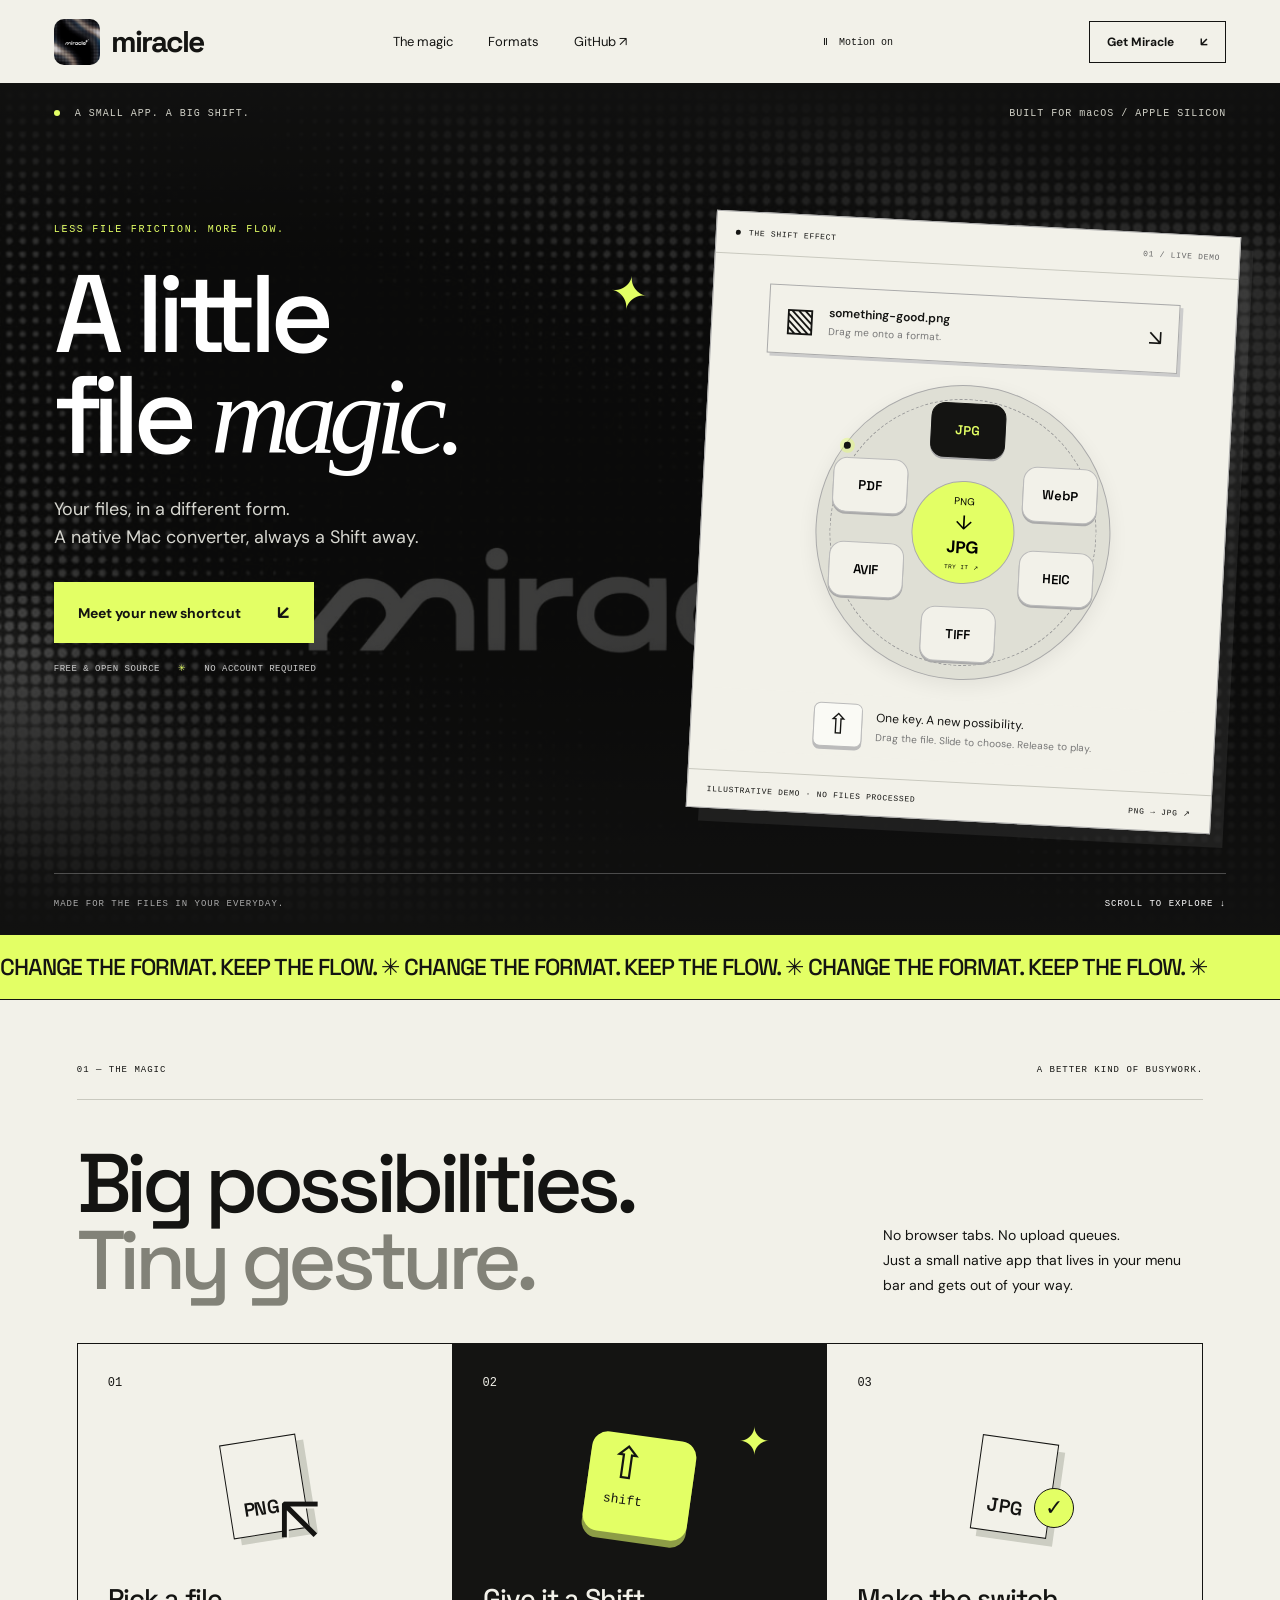
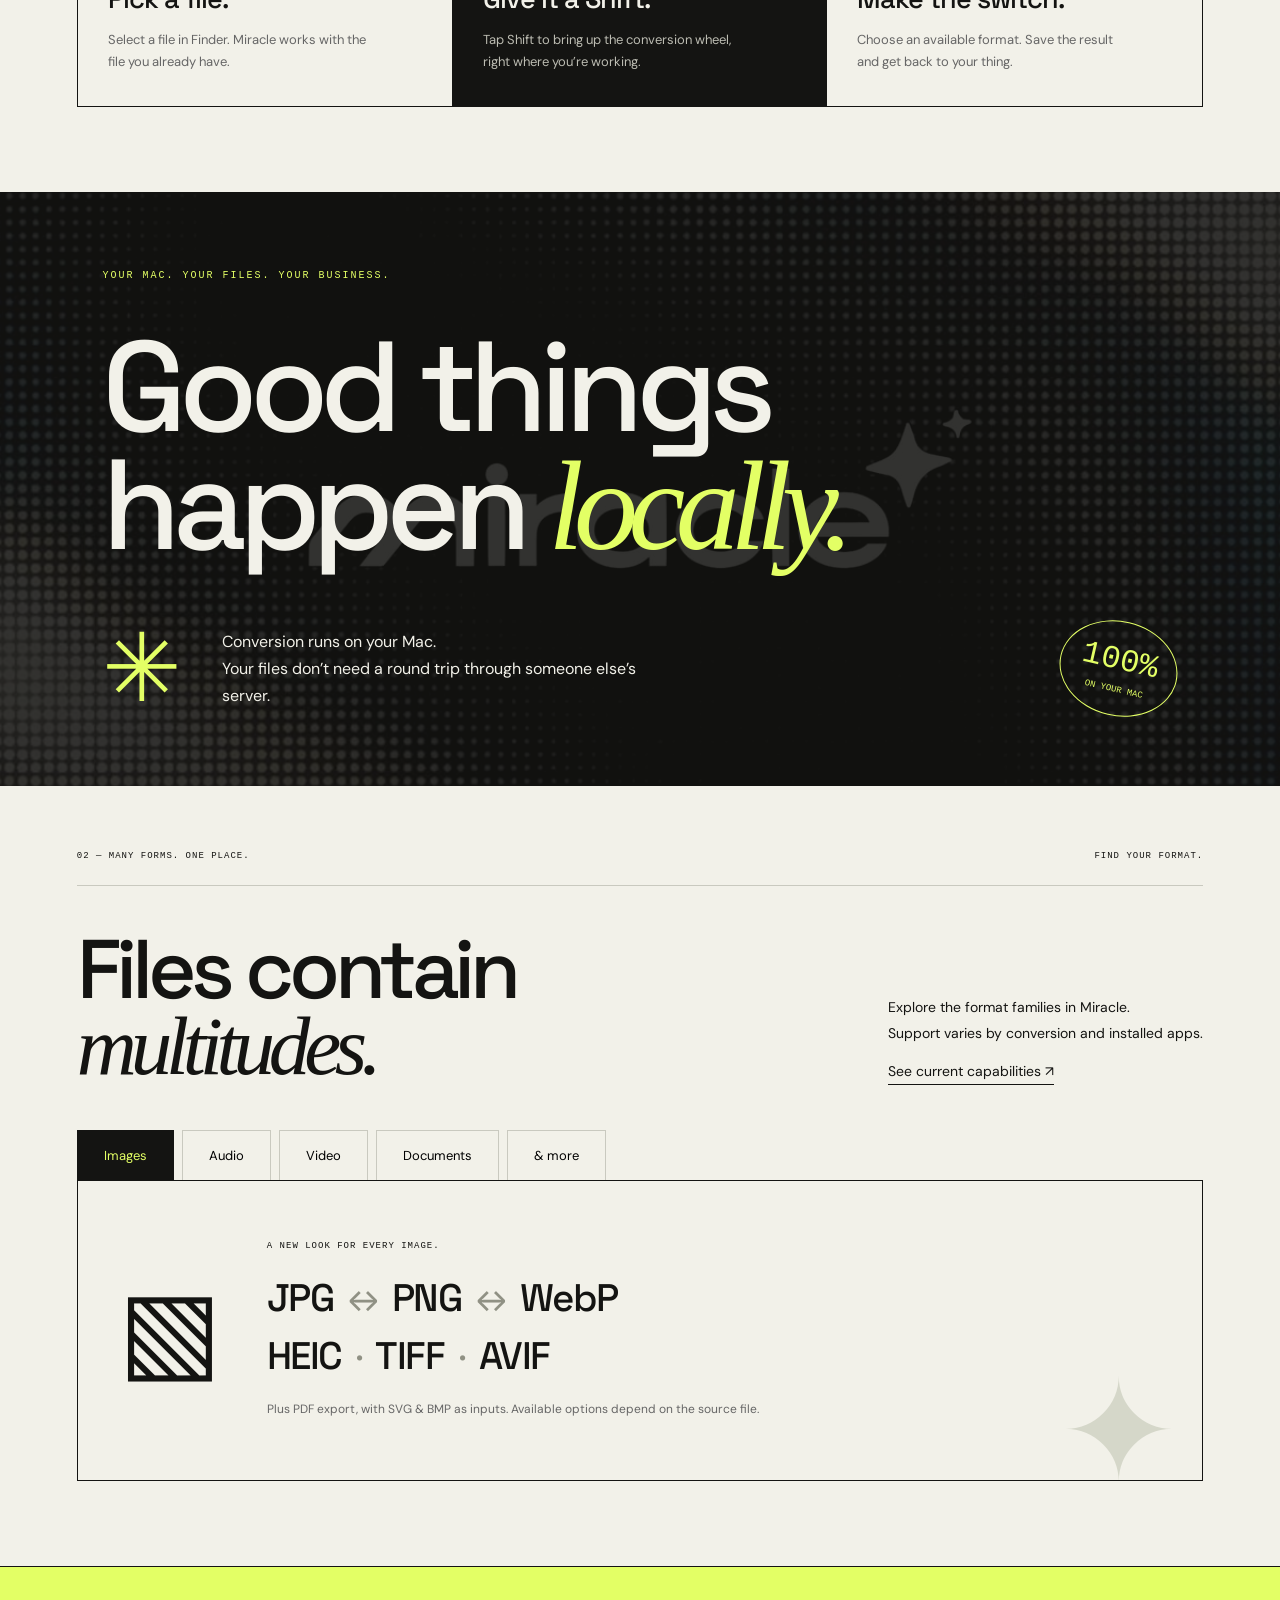
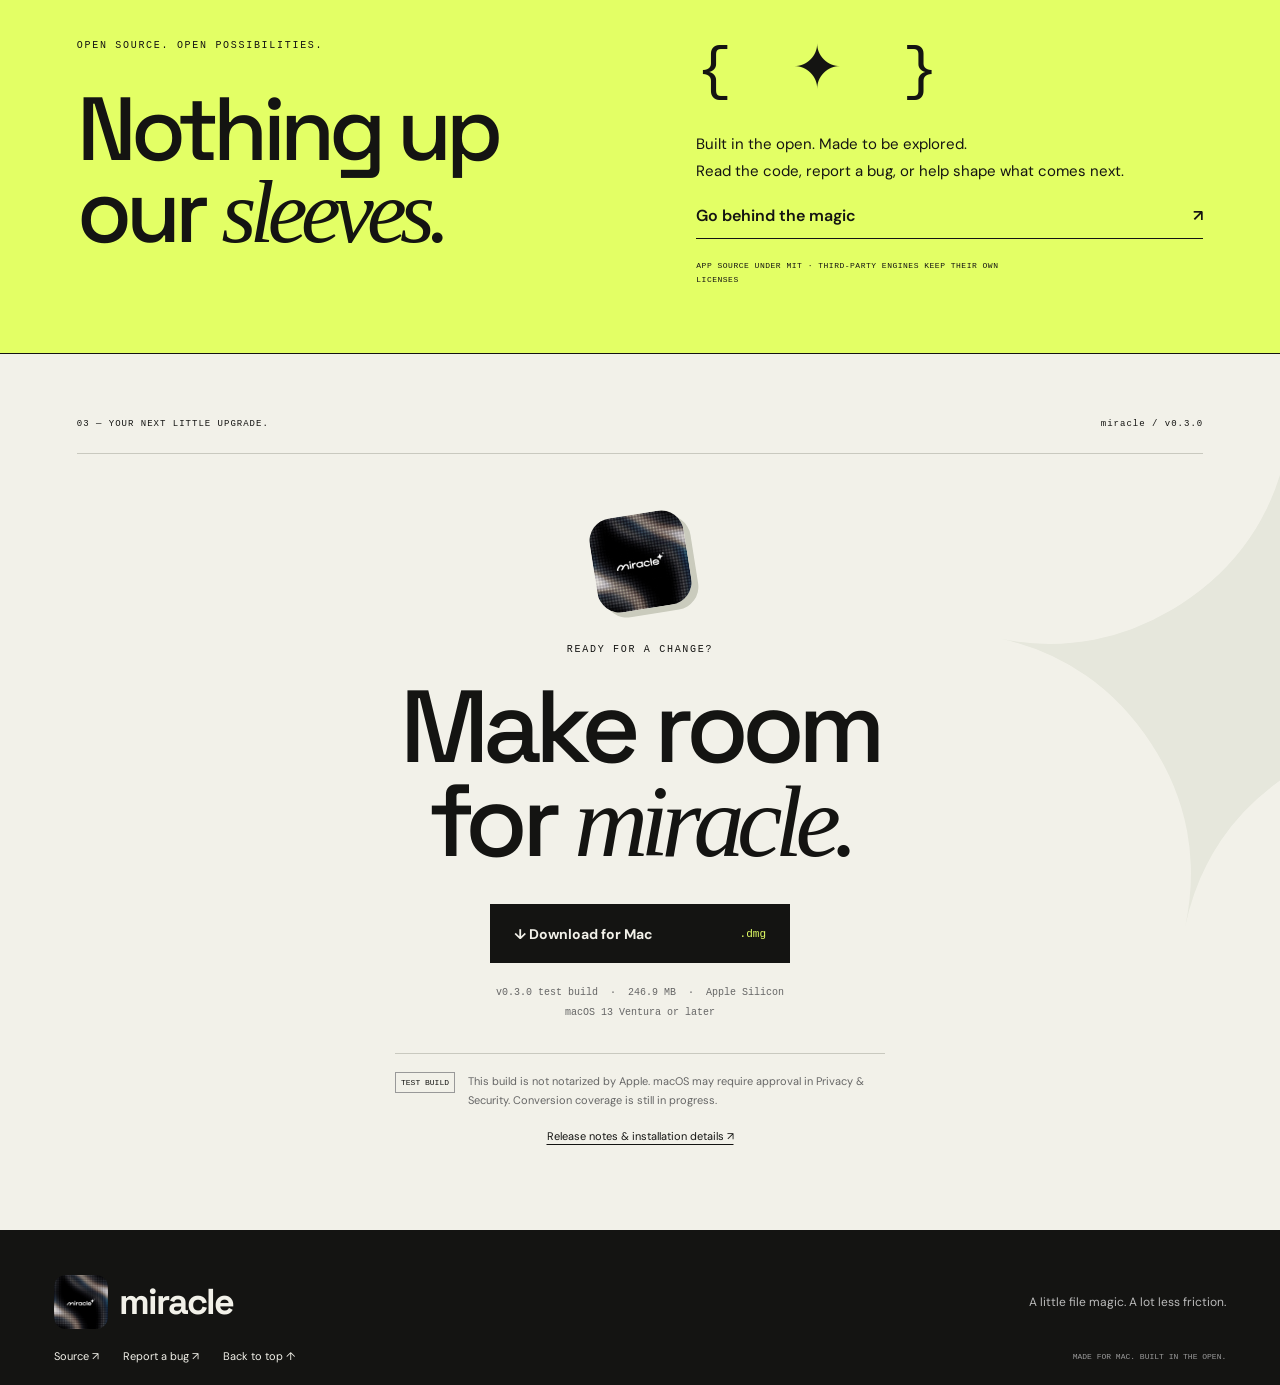
==== website/index.html @ ad361f13 "Add Miracle download website with app branding and Vercel configuration" ====
<!doctype html>
<html lang="en">
<head>
<meta charset="utf-8"><meta name="viewport" content="width=device-width,initial-scale=1">
<title>Miracle — A little file magic.</title>
<meta name="description" content="A little file magic for your Mac. Meet Miracle, the open-source file converter made for Apple Silicon. Download the 0.3.0 test build.">
<meta name="theme-color" content="#111110">
<link rel="icon" href="assets/favicon.png" type="image/png">
<link rel="apple-touch-icon" href="assets/app-icon.png">
<link rel="stylesheet" href="style.css">
</head>
<body>
<header class="nav"><a href="#" class="wordmark" aria-label="Miracle home"><img src="assets/app-icon.png" alt="" width="46" height="46"><span class="brand-name">miracle</span></a><nav aria-label="Main navigation"><a href="#magic">The magic</a><a href="#formats">Formats</a><a href="https://github.com/ishuu9837/Miracle" target="_blank" rel="noopener">GitHub ↗</a></nav><button class="motion-toggle" type="button" aria-pressed="true" aria-label="Pause motion">Ⅱ <span>Motion on</span></button><a class="nav-download" href="#download">Get Miracle <span>↙</span></a></header>
<main>
<section class="hero">
<div class="hero-art" aria-hidden="true"></div>
<div class="hero-top"><span><i></i> A SMALL APP. A BIG SHIFT.</span><span>BUILT FOR macOS / APPLE SILICON</span></div>
<div class="hero-copy"><div class="eyebrow">LESS FILE FRICTION. MORE FLOW.</div><h1>A little<br>file <em>magic.</em><span class="heading-star" aria-hidden="true">✦</span></h1><p>Your files, in a different form.<br>A native Mac converter, always a Shift away.</p><a class="button yellow" href="#download">Meet your new shortcut <span>↙</span></a><div class="hero-note">FREE & OPEN SOURCE <span>✳</span> NO ACCOUNT REQUIRED</div></div>
<div class="hero-demo" id="conversion-demo"><div class="demo-label"><span class="dot"></span> THE SHIFT EFFECT <span>01 / LIVE DEMO</span></div><div class="demo-stage"><div class="file-chip" role="button" tabindex="0" aria-label="Drag the sample file onto a format, or press Enter to preview the selected format"><span class="file-icon">▧</span><span><span id="demo-filename">something-good.png</span><small id="demo-file-status">Drag me onto a format.</small></span><span class="small-arrow">↘</span></div><div class="wheel" aria-label="Interactive conversion wheel"><div class="wheel-orbit"></div><button class="format active f0" data-format="JPG">JPG</button><button class="format f1" data-format="WebP">WebP</button><button class="format f2" data-format="HEIC">HEIC</button><button class="format f3" data-format="TIFF">TIFF</button><button class="format f4" data-format="AVIF">AVIF</button><button class="format f5" data-format="PDF">PDF</button><button class="wheel-center" type="button" aria-label="Play sample conversion to JPG"><span>PNG</span><span class="convert-arrow">↓</span><strong id="selected-format">JPG</strong><small class="center-hint">TRY IT ↗</small></button><span class="orbit-dot" aria-hidden="true"></span><div class="magic-burst" aria-hidden="true"><span style="--i:0">✦</span><span style="--i:1">✦</span><span style="--i:2">✦</span><span style="--i:3">✦</span><span style="--i:4">✦</span><span style="--i:5">✦</span><span style="--i:6">✦</span><span style="--i:7">✦</span></div></div><div class="demo-caption"><kbd>⇧</kbd><span>One key. A new possibility.<small>Drag the file. Slide to choose. Release to play.</small></span></div></div><div class="demo-bottom"><span>ILLUSTRATIVE DEMO · NO FILES PROCESSED</span><span id="demo-output" aria-live="polite">PNG → JPG ↗</span></div></div>
<div class="hero-bottom"><span>MADE FOR THE FILES IN YOUR EVERYDAY.</span><a href="#magic">SCROLL TO EXPLORE ↓</a></div>
</section>
<div class="ticker" aria-hidden="true"><div>CHANGE THE FORMAT. KEEP THE FLOW. ✳ CHANGE THE FORMAT. KEEP THE FLOW. ✳ CHANGE THE FORMAT. KEEP THE FLOW. ✳ </div></div>
<section id="magic" class="magic section"><div class="section-top"><span>01 — THE MAGIC</span><span>A BETTER KIND OF BUSYWORK.</span></div><div class="magic-heading"><h2>Big possibilities.<br><span>Tiny gesture.</span></h2><p>No browser tabs. No upload queues.<br>Just a small native app that lives in your menu bar and gets out of your way.</p></div><div class="steps"><article class="step"><span class="step-num">01</span><div class="step-graphic select-graphic"><span class="mini-file">PNG</span><span class="cursor">↖</span></div><h3>Pick a file.</h3><p>Select a file in Finder. Miracle works with the file you already have.</p></article><article class="step dark-step"><span class="step-num">02</span><div class="step-graphic"><kbd class="big-key">⇧<small>shift</small></kbd><span class="key-spark">✦</span></div><h3>Give it a Shift.</h3><p>Tap Shift to bring up the conversion wheel, right where you’re working.</p></article><article class="step"><span class="step-num">03</span><div class="step-graphic done-graphic"><span class="mini-file">JPG</span><span class="done">✓</span></div><h3>Make the switch.</h3><p>Choose an available format. Save the result and get back to your thing.</p></article></div></section>
<section class="statement"><span class="statement-kicker">YOUR MAC. YOUR FILES. YOUR BUSINESS.</span><h2>Good things<br>happen <em>locally.</em></h2><div class="statement-footer"><span class="huge-star">✳</span><p>Conversion runs on your Mac.<br>Your files don’t need a round trip through someone else’s server.</p><span class="stamp">100%<br><small>ON YOUR MAC</small></span></div></section>
<section id="formats" class="formats section"><div class="section-top"><span>02 — MANY FORMS. ONE PLACE.</span><span>FIND YOUR FORMAT.</span></div><div class="formats-heading"><h2>Files contain<br><em>multitudes.</em></h2><p>Explore the format families in Miracle.<br>Support varies by conversion and installed apps.<br><a href="https://github.com/ishuu9837/Miracle#readme" target="_blank" rel="noopener">See current capabilities ↗</a></p></div><div class="format-tabs" role="tablist" aria-label="Format families"><button role="tab" aria-selected="true" data-family="images">Images</button><button role="tab" aria-selected="false" data-family="audio">Audio</button><button role="tab" aria-selected="false" data-family="video">Video</button><button role="tab" aria-selected="false" data-family="documents">Documents</button><button role="tab" aria-selected="false" data-family="more">& more</button></div><div class="format-panel" role="tabpanel" tabindex="0" id="format-panel"><div class="format-symbol" aria-hidden="true">▧</div><div><div class="format-eyebrow" id="family-caption">A NEW LOOK FOR EVERY IMAGE.</div><div class="format-names" id="family-formats">JPG <span>↔</span> PNG <span>↔</span> WebP<br>HEIC <span>·</span> TIFF <span>·</span> AVIF</div><p id="family-note">Plus PDF export, with SVG & BMP as inputs. Available options depend on the source file.</p></div><span class="panel-star" aria-hidden="true">✦</span></div></section>
<section class="open-source"><div><span class="eyebrow">OPEN SOURCE. OPEN POSSIBILITIES.</span><h2>Nothing up<br>our <em>sleeves.</em></h2></div><div class="open-right"><span class="code-art" aria-hidden="true">{ ✦ }</span><p>Built in the open. Made to be explored.<br>Read the code, report a bug, or help shape what comes next.</p><a class="text-link" href="https://github.com/ishuu9837/Miracle" target="_blank" rel="noopener">Go behind the magic <span>↗</span></a><small>APP SOURCE UNDER MIT · THIRD-PARTY ENGINES KEEP THEIR OWN LICENSES</small></div></section>
<section id="download" class="download section"><div class="section-top"><span>03 — YOUR NEXT LITTLE UPGRADE.</span><span>miracle / v0.3.0</span></div><div class="download-content"><div class="download-icon"><img src="assets/app-icon.png" alt="Miracle app logo" width="95" height="95"></div><span class="eyebrow">READY FOR A CHANGE?</span><h2>Make room<br>for <em>miracle.</em></h2><a class="button black" id="dmg-download" href="https://github.com/ishuu9837/Miracle/releases/download/v0.3.0/miracle.dmg">↓ Download for Mac <span>.dmg</span></a><p class="download-meta">v0.3.0 test build <span>·</span> 246.9 MB <span>·</span> Apple Silicon<br>macOS 13 Ventura or later</p><div class="test-note"><span>TEST BUILD</span><p>This build is not notarized by Apple. macOS may require approval in Privacy & Security. Conversion coverage is still in progress.</p></div><a class="release-link" href="https://github.com/ishuu9837/Miracle/releases/tag/v0.3.0" target="_blank" rel="noopener">Release notes & installation details ↗</a></div></section>
</main>
<footer><a class="wordmark" href="#" aria-label="Miracle home"><img src="assets/app-icon.png" alt="" width="46" height="46"><span class="brand-name">miracle</span></a><p>A little file magic. A lot less friction.</p><div><a href="https://github.com/ishuu9837/Miracle">Source ↗</a><a href="https://github.com/ishuu9837/Miracle/issues">Report a bug ↗</a><a href="#">Back to top ↑</a></div><small>MADE FOR MAC. BUILT IN THE OPEN.</small></footer>
<script src="app.js"></script>
</body></html>
---- website/style.css ----
@import url('https://fonts.googleapis.com/css2?family=DM+Sans:wght@400;500;600;700&family=Space+Grotesk:wght@400;500;600;700&display=swap');
:root{--ink:#141412;--paper:#f2f1e9;--acid:#e3ff65;--line:#c9c9bf;--mono:ui-monospace,SFMono-Regular,Consolas,monospace}*{box-sizing:border-box}html{scroll-behavior:smooth;scroll-padding-top:85px}body{margin:0;background:var(--paper);color:var(--ink);font-family:'DM Sans',sans-serif}a{color:inherit;text-decoration:none}button,a{-webkit-tap-highlight-color:transparent}button{font:inherit}a:focus-visible,button:focus-visible,[tabindex]:focus-visible{outline:3px solid #8b55ff;outline-offset:5px}::selection{background:var(--acid);color:var(--ink)}.nav{height:84px;padding:0 4.2%;display:flex;align-items:center;justify-content:space-between;border-bottom:1px solid var(--ink);background:var(--paper);position:relative;z-index:2}.wordmark{font-family:'Space Grotesk',sans-serif;font-size:34px;font-weight:700;letter-spacing:-2.6px}.wordmark span{font-size:27px;vertical-align:top;margin-left:3px}.nav nav{display:flex;gap:35px;font-size:13px}.nav nav a:hover{text-decoration:underline;text-underline-offset:5px}.nav-download{border:1px solid var(--ink);padding:12px 17px;font-size:12px;font-weight:700}.nav-download span{margin-left:23px}.hero{background:#111110;color:#fff;position:relative;overflow:hidden;min-height:850px;padding:24px 4.2% 0;display:grid;grid-template-columns:1.1fr 1fr;column-gap:6%;isolation:isolate}.hero-art{position:absolute;inset:0;z-index:-1;background:linear-gradient(90deg,rgba(0,0,0,.35),rgba(0,0,0,.65)),url('assets/miracle-art.png') center 35%/cover;opacity:.37;filter:grayscale(1)}.hero-art:after{content:'';position:absolute;inset:0;background:linear-gradient(0deg,#111110,transparent 35%,transparent 80%,#111110)}.hero-top,.hero-bottom{grid-column:1/-1;display:flex;justify-content:space-between;font:10px var(--mono);letter-spacing:1px}.hero-top{height:55px;color:#d1d1c7}.hero-top i{display:inline-block;width:6px;height:6px;border-radius:50%;background:var(--acid);margin-right:8px}.hero-copy{position:relative;padding-top:35px;padding-bottom:70px}.eyebrow{font:10px var(--mono);letter-spacing:1.7px}.hero-copy .eyebrow{color:var(--acid)}h1,h2,h3,p{margin:0}h1,h2{font-family:'Space Grotesk',sans-serif;letter-spacing:-.065em;font-weight:500;line-height:.92}h1{font-size:clamp(90px,8.6vw,145px);position:relative;margin:29px 0 27px;white-space:nowrap}em{font-family:Georgia,serif;font-weight:400;letter-spacing:-.075em}.heading-star{font-size:.42em;position:absolute;right:-10px;top:8px;color:var(--acid);transform:rotate(10deg)}.hero-copy p{font-size:18px;line-height:1.6;color:#d6d6cf}.button{display:inline-flex;align-items:center;justify-content:space-between;gap:36px;min-height:59px;padding:18px 24px;font-size:14px;font-weight:700;transition:transform .2s,box-shadow .2s}.button:hover{transform:translate(-3px,-3px);box-shadow:5px 5px 0 #fff5}.yellow{background:var(--acid);color:var(--ink);margin-top:30px}.button span{font-size:19px}.hero-note{font:9px var(--mono);letter-spacing:.5px;margin-top:20px;color:#ccc}.hero-note span{margin:0 12px;color:var(--acid)}.hero-demo{background:var(--paper);color:var(--ink);margin-top:34px;align-self:start;border:1px solid #aaa;transform:rotate(3deg);box-shadow:13px 13px 0 #ffffff12}.demo-label,.demo-bottom{display:flex;align-items:center;gap:8px;font:8px var(--mono);letter-spacing:.7px;padding:16px 19px;border-bottom:1px solid var(--line)}.demo-label span:last-child{margin-left:auto;color:#666}.dot{height:5px;width:5px;border-radius:50%;background:var(--ink)}.demo-stage{padding:28px 20px 20px;background:radial-gradient(#bdbdb2 .7px,transparent .7px) 0 0/6px 6px}.file-chip{background:var(--paper);border:1px solid #aaa;padding:12px 15px;display:flex;align-items:center;gap:13px;width:85%;margin:auto;box-shadow:3px 3px 0 #ccc}.file-chip span:nth-child(2){font-size:12px;font-weight:600;flex:1}.file-chip small{display:block;color:#777;font-weight:400;font-size:10px;margin-top:4px}.file-icon{font-size:33px}.small-arrow{font-size:22px}.wheel{width:295px;height:295px;margin:22px auto 10px;position:relative;border-radius:50%;background:#dfdfd5;box-shadow:0 6px 20px #0001;border:1px solid #aaa}.wheel-orbit{position:absolute;inset:13px;border:1px dashed #999;border-radius:50%}.format{border:1px solid #bbb;background:var(--paper);width:75px;height:55px;position:absolute;border-radius:14px;cursor:pointer;font:600 13px 'Space Grotesk',sans-serif;box-shadow:0 2px 0 #aaa;transition:background .2s,transform .2s}.format:hover{transform:scale(1.08)}.format.active{background:var(--ink);color:var(--acid);border-color:var(--ink)}.f0{left:109px;top:17px}.f1{right:14px;top:77px}.f2{right:14px;bottom:77px}.f3{left:109px;bottom:17px}.f4{left:14px;bottom:77px}.f5{left:14px;top:77px}.wheel-center{position:absolute;inset:95px;border-radius:50%;background:var(--acid);display:flex;flex-direction:column;justify-content:center;align-items:center;border:1px solid #aaa;font-size:13px}.wheel-center span:nth-child(2){font-size:20px;margin:1px}.wheel-center strong{font-size:18px}.demo-caption{display:flex;align-items:center;justify-content:center;gap:13px;margin-top:20px;background:var(--paper);padding:9px}.demo-caption kbd{font-size:28px;border:1px solid #bbb;border-radius:7px;box-shadow:0 3px 0 #bbb;padding:4px 12px;background:#fafaf5}.demo-caption>span{font-size:12px}.demo-caption small{display:block;font-size:10px;color:#777;margin-top:5px}.demo-bottom{border-top:1px solid var(--line);border-bottom:0;justify-content:space-between;padding:14px 19px}.hero-bottom{align-self:end;padding:25px 0;border-top:1px solid #ffffff40;font-size:9px;color:#aaa}.hero-bottom a{color:#fff}.ticker{overflow:hidden;background:var(--acid);border-top:1px solid var(--ink);border-bottom:1px solid var(--ink);padding:17px 0;font:500 23px 'Space Grotesk',sans-serif;letter-spacing:-1px}.ticker div{white-space:nowrap;width:max-content;animation:ticker 35s linear infinite}@keyframes ticker{to{transform:translateX(-33.333%)}}.section{padding:65px 6% 85px}.section-top{display:flex;justify-content:space-between;font:9px var(--mono);letter-spacing:1px;padding-bottom:24px;border-bottom:1px solid var(--line)}.magic-heading,.formats-heading{display:flex;align-items:flex-end;justify-content:space-between;margin:45px 0}.magic-heading h2,.formats-heading h2{font-size:clamp(55px,6.5vw,95px)}.magic-heading h2 span{color:#828278}.magic-heading p,.formats-heading p{font-size:14px;line-height:1.8;max-width:320px}.steps{display:grid;grid-template-columns:repeat(3,1fr);border:1px solid var(--ink)}.step{padding:26px 30px 33px;border-right:1px solid var(--ink)}.step:last-child{border:0}.step-num{font:12px var(--mono)}.step-graphic{height:190px;display:flex;justify-content:center;align-items:center;position:relative}.mini-file{display:flex;align-items:flex-end;padding:13px;background:var(--paper);border:1.5px solid var(--ink);height:95px;width:77px;box-shadow:7px 7px 0 #cccdc2;font:600 19px 'Space Grotesk',sans-serif;transform:rotate(-9deg)}.cursor{font-size:65px;position:absolute;left:55%;top:45%;text-shadow:2px 2px var(--paper)}.step h3{font:500 27px 'Space Grotesk',sans-serif;letter-spacing:-1px;margin-bottom:13px}.step p{font-size:13px;line-height:1.7;color:#666;max-width:260px}.dark-step{background:var(--ink);color:var(--paper)}.dark-step p{color:#bcbcb2}.big-key{height:100px;width:105px;background:var(--acid);color:var(--ink);border-radius:16px;box-shadow:0 7px 0 #8d9d46;font-size:45px;padding:3px 18px;transform:rotate(8deg)}.big-key small{display:block;font-size:13px}.key-spark{position:absolute;font-size:39px;right:8%;top:25px;color:var(--acid)}.done-graphic .mini-file{transform:rotate(8deg)}.done{position:absolute;background:var(--acid);border:1px solid var(--ink);border-radius:50%;width:40px;height:40px;text-align:center;line-height:37px;font-size:22px;left:56%;top:51%}.statement{background:var(--ink);color:var(--paper);padding:70px 8%;position:relative;overflow:hidden}.statement:before{content:'';background:url('assets/miracle-art.png') center/cover;position:absolute;inset:0;opacity:.13;pointer-events:none}.statement>*{position:relative}.statement-kicker{font:10px var(--mono);letter-spacing:2px;color:var(--acid)}.statement h2{font-size:clamp(70px,10vw,150px);margin:45px 0 55px}.statement h2 em{color:var(--acid)}.statement-footer{display:flex;align-items:center;gap:40px}.huge-star{font-size:95px;line-height:1;color:var(--acid)}.statement-footer p{font-size:16px;line-height:1.7;max-width:420px}.stamp{border:1px solid var(--acid);color:var(--acid);padding:20px;border-radius:50%;font:32px var(--mono);text-align:center;transform:rotate(13deg);margin-left:auto}.stamp small{font-size:9px;display:block;margin-top:6px}.formats-heading p a{display:inline-block;border-bottom:1px solid var(--ink);margin-top:13px}.format-tabs{display:flex;border-bottom:1px solid var(--ink);gap:8px}.format-tabs button{border:1px solid var(--line);border-bottom:none;background:transparent;padding:16px 26px;cursor:pointer;font-size:13px}.format-tabs button[aria-selected=true]{background:var(--ink);color:var(--acid);border-color:var(--ink)}.format-tabs button:hover{background:#ddded0}.format-panel{border:1px solid var(--ink);border-top:0;padding:50px 40px;display:flex;gap:45px;align-items:center;position:relative;overflow:hidden;min-height:300px}.format-symbol{font-size:110px}.format-eyebrow{font:9px var(--mono);letter-spacing:1px;margin-bottom:18px}.format-names{font:500 clamp(25px,3vw,44px)/1.5 'Space Grotesk',sans-serif;letter-spacing:-1.5px}.format-names span{color:#909184;font-weight:400;margin:0 6px}.format-panel p{font-size:12px;color:#666;margin-top:16px;max-width:600px;line-height:1.6}.panel-star{font-size:140px;position:absolute;right:25px;bottom:-43px;color:#d5d7c9;z-index:-1}.open-source{padding:65px 6%;border-top:1px solid var(--ink);border-bottom:1px solid var(--ink);background:var(--acid);display:grid;grid-template-columns:1fr 1fr;gap:10%}.open-source h2{font-size:clamp(65px,7vw,105px);margin-top:35px}.open-right{display:flex;flex-direction:column;align-items:flex-start;justify-content:center}.code-art{font:60px var(--mono);letter-spacing:12px;margin-bottom:25px}.open-right p{font-size:15px;line-height:1.8}.text-link{display:flex;justify-content:space-between;width:100%;border-bottom:1px solid var(--ink);padding:20px 0 12px;font-weight:600;margin-bottom:20px}.open-right small{font:8px/1.8 var(--mono);letter-spacing:.5px;max-width:310px}.download{background:var(--paper);position:relative;overflow:hidden}.download:before{content:'✦';position:absolute;font-size:640px;color:#e6e7dc;right:-220px;top:30px;line-height:1;transform:rotate(12deg)}.download-content{position:relative;text-align:center;padding:60px 0 0}.download-icon{display:inline-flex;align-items:center;justify-content:center;background:var(--ink);color:var(--acid);font-size:56px;width:95px;height:95px;border-radius:23px;box-shadow:6px 6px 0 #cacbbd;transform:rotate(-9deg);margin-bottom:35px}.download-content .eyebrow{display:block}.download h2{font-size:clamp(70px,8vw,115px);margin:25px 0 35px}.black{background:var(--ink);color:var(--paper);min-width:300px}.black span{font:11px var(--mono);color:var(--acid)}.download-meta{font:10px/2 var(--mono);margin-top:20px;color:#666}.download-meta span{padding:0 6px}.test-note{display:flex;align-items:flex-start;text-align:left;gap:13px;max-width:490px;margin:30px auto 15px;border-top:1px solid var(--line);padding-top:18px}.test-note>span{font:8px var(--mono);border:1px solid #999;padding:5px;white-space:nowrap}.test-note p{font-size:11px;line-height:1.7;color:#666}.release-link{font-size:11px;text-decoration:underline;text-underline-offset:4px}footer{padding:45px 4.2% 25px;background:var(--ink);color:var(--paper);display:grid;grid-template-columns:1fr 1fr;align-items:center;gap:20px}footer .wordmark{font-size:44px}footer p{font-size:12px;text-align:right;color:#bbb}footer>div{display:flex;gap:24px;font-size:11px}footer>small{text-align:right;font:8px var(--mono);color:#999}footer a:hover{color:var(--acid)}
@media(min-width:1600px){.hero{padding-left:8%;padding-right:8%;column-gap:8%}.heading-star{right:10%}}@media(max-width:1050px){h1{font-size:9vw}.hero{column-gap:4%;min-height:760px}.hero-copy p{font-size:15px}.hero-demo{margin-top:40px}.demo-label{font-size:7px}.wheel{transform:scale(.9);margin:-1px auto -3px}.step{padding:23px}.step h3{font-size:23px}.magic-heading p,.formats-heading p{max-width:270px}.hero-note{font-size:8px}.hero-note span{margin:0 4px}}@media(max-width:760px){.nav{height:70px;padding:0 5%}.nav nav{display:none}.nav .wordmark{font-size:30px}.nav-download{font-size:11px;padding:10px 12px}.hero{display:block;padding:20px 6% 0;min-height:0}.hero-top{height:40px;font-size:8px}.hero-top span:last-child{display:none}.hero-copy{padding-top:20px;padding-bottom:35px}h1{font-size:clamp(82px,17vw,125px);margin:23px 0}.heading-star{right:9%;font-size:45px}.hero-copy p{font-size:16px}.hero-copy .button{margin-top:25px}.hero-demo{width:90%;max-width:430px;margin:12px auto 45px;transform:rotate(2deg)}.wheel{transform:none;margin:22px auto 10px}.demo-label{font-size:8px}.hero-bottom{padding:22px 0;font-size:7px}.hero-bottom span{max-width:170px;line-height:1.6}.ticker{font-size:18px;padding:14px 0}.section{padding:40px 6% 50px}.section-top{font-size:8px;gap:20px;line-height:1.5}.section-top span:last-child{text-align:right}.magic-heading,.formats-heading{display:block;margin:30px 0}.magic-heading h2,.formats-heading h2{font-size:58px}.magic-heading p,.formats-heading p{margin-top:25px;max-width:100%;font-size:13px}.steps{grid-template-columns:1fr}.step{border-right:0;border-bottom:1px solid var(--ink);padding:24px 28px 30px}.step-graphic{height:165px}.step h3{font-size:28px}.step p{max-width:100%}.key-spark{right:20%;top:10px}.statement{padding:45px 6%}.statement-kicker{font-size:8px}.statement h2{font-size:68px;margin:30px 0}.statement-footer{gap:18px;flex-wrap:wrap}.huge-star{font-size:60px}.statement-footer p{font-size:13px;max-width:235px}.stamp{display:none}.format-tabs{gap:0;overflow-x:auto}.format-tabs button{padding:14px 15px;font-size:11px;white-space:nowrap}.format-panel{padding:28px 22px;gap:20px;display:block;min-height:325px}.format-symbol{font-size:50px;margin-bottom:15px}.format-names{font-size:27px}.format-panel p{font-size:11px}.open-source{padding:45px 6%;grid-template-columns:1fr;gap:35px}.open-source h2{font-size:68px;margin-top:25px}.code-art{font-size:42px;margin-bottom:20px}.open-right p{font-size:13px}.download-content{padding-top:40px}.download h2{font-size:73px}.download:before{font-size:480px;right:-270px}.test-note{gap:10px}.test-note p{font-size:10px}.black{min-width:280px}footer{display:flex;flex-wrap:wrap;padding:35px 6% 25px;gap:22px}footer p{font-size:11px}footer>div{width:100%;font-size:10px;justify-content:space-between}footer>small{text-align:left;font-size:7px}}@media(prefers-reduced-motion:reduce){html{scroll-behavior:auto}.ticker div{animation:none}*{transition:none!important}}
/* Motion is decorative; every action remains available with motion paused. */
.motion-toggle{border:0;background:transparent;font:10px var(--mono);cursor:pointer;color:var(--ink);padding:10px 6px;white-space:nowrap}.motion-toggle span{margin-left:5px}.hero-demo{animation:demo-drift 7s ease-in-out infinite;transform-origin:50% 50%}.hero-demo:hover,.hero-demo:focus-within{animation-play-state:paused}.heading-star{animation:star-turn 15s linear infinite}.huge-star{animation:star-turn 30s linear infinite}.key-spark{animation:spark-breathe 3s ease-in-out infinite}.select-graphic .mini-file,.done-graphic .mini-file{animation:file-bob 5s ease-in-out infinite}.done-graphic .mini-file{animation-delay:-2.5s}.wheel-orbit{animation:orbit-turn 26s linear infinite}.orbit-dot{position:absolute;inset:6px;border-radius:50%;pointer-events:none;animation:orbit-turn 10s linear infinite}.orbit-dot:after{content:'';position:absolute;top:20%;left:6%;width:7px;height:7px;border-radius:50%;background:var(--ink);box-shadow:0 0 0 4px #e3ff6566}.wheel-center{border:1px solid #aaa;font-family:inherit;cursor:pointer;padding:0;transition:box-shadow .2s,background .2s;z-index:2}.wheel-center:hover{box-shadow:0 0 0 7px #e3ff6555}.wheel-center .center-hint{font:6px var(--mono);margin-top:5px;letter-spacing:.5px}.wheel-center .convert-arrow{font-size:18px;margin:0}.wheel-center>span:first-child{font-size:10px}.wheel-center strong{font-size:17px}.is-converting .wheel-orbit{border-style:solid;border-color:var(--ink) transparent var(--ink) transparent;animation:orbit-turn .7s linear infinite}.is-converting .wheel-center{background:var(--ink);color:var(--acid)}.is-converting .convert-arrow{animation:arrow-flow .45s ease-in-out infinite}.is-converting .file-icon{animation:spark-breathe .5s ease-in-out infinite}.is-complete .file-chip{border-color:var(--ink);box-shadow:4px 4px 0 var(--acid)}.is-complete .file-icon{color:#52690b}.is-complete .wheel-center{animation:center-pop .5s ease-out}.file-chip{transition:box-shadow .3s,border-color .3s}.file-chip #demo-filename{font-size:12px;font-weight:600;overflow-wrap:anywhere}.magic-burst{position:absolute;inset:0;pointer-events:none;z-index:3}.magic-burst span{position:absolute;top:48%;left:48%;opacity:0;color:#667f17;font-size:20px}.is-complete .magic-burst span{animation:magic-particle .8s ease-out both;animation-delay:calc(var(--i)*18ms)}.reveal{transition:opacity .8s ease,translate .8s cubic-bezier(.2,.7,.2,1);transition-delay:var(--reveal-delay,0ms)}@media(prefers-reduced-motion:no-preference){.reveal:not(.revealed){opacity:0;translate:0 25px}}.motion-paused .reveal{opacity:1;translate:none}.motion-paused *,.motion-paused *:before,.motion-paused *:after{animation:none!important;transition:none!important;scroll-behavior:auto!important}.motion-paused .magic-burst{display:none}
@keyframes demo-drift{0%,100%{transform:translateY(0) rotate(3deg)}50%{transform:translateY(-10px) rotate(1deg)}}@keyframes star-turn{to{rotate:360deg}}@keyframes spark-breathe{0%,100%{scale:1;opacity:1}50%{scale:.8;opacity:.5}}@keyframes file-bob{0%,100%{translate:0 0}50%{translate:0 -9px}}@keyframes orbit-turn{to{transform:rotate(360deg)}}@keyframes arrow-flow{0%{translate:0 -3px;opacity:.2}100%{translate:0 4px;opacity:1}}@keyframes center-pop{0%{scale:.9}50%{scale:1.08}100%{scale:1}}@keyframes magic-particle{0%{opacity:0;transform:rotate(calc(var(--i)*45deg)) translateX(40px) scale(.3)}30%{opacity:1}100%{opacity:0;transform:rotate(calc(var(--i)*45deg + 15deg)) translateX(165px) scale(.7)}}
@media(max-width:760px){.motion-toggle{margin-left:auto;margin-right:14px;font-size:15px}.motion-toggle span{display:none}.hero-demo{animation-name:demo-drift}.file-chip #demo-filename{font-size:11px}.demo-bottom{font-size:6px}.demo-caption small{font-size:9px}.center-hint{font-size:6px!important}}
@media(prefers-reduced-motion:reduce){*,*:before,*:after{animation:none!important;transition:none!important}.reveal{opacity:1!important;translate:none!important}.magic-burst{display:none}}
/* Slide-to-select: the lifted sample follows a captured mouse or touch pointer. */
.file-chip{cursor:grab;touch-action:none;user-select:none;-webkit-user-select:none}.file-chip:active{cursor:grabbing}.is-dragging .file-chip{opacity:.5;box-shadow:none}.is-dragging,.is-dragging *{animation-play-state:paused!important}.is-dragging .wheel{outline:2px solid #879e36;outline-offset:5px}.format.drag-target{background:var(--acid);color:var(--ink);border-color:var(--ink);transform:scale(1.1);box-shadow:0 0 0 5px #e3ff6566,0 3px 0 #8b9c46;z-index:4}.drag-file-ghost{display:none;position:fixed;z-index:100;pointer-events:none;transform:translate(-50%,-120%) rotate(-7deg);background:var(--paper);color:var(--ink);border:1px solid var(--ink);box-shadow:4px 5px 0 #14141244;border-radius:8px;padding:9px 13px;gap:10px;align-items:center;white-space:nowrap;font:12px 'Space Grotesk',sans-serif}.drag-file-ghost.visible{display:flex}.drag-file-ghost>span:first-child{font-size:25px}.drag-file-ghost b{font-weight:400;color:#777;margin:0 7px}.drag-file-ghost.has-target{background:var(--acid);box-shadow:4px 5px 0 #14141266}.is-dragging .demo-caption kbd{background:var(--acid)}

/* Use the same artwork shipped in the macOS application. */
.wordmark{display:inline-flex;align-items:center;gap:11px}.wordmark img{width:46px;height:46px;display:block;border-radius:10px;object-fit:cover}.wordmark .brand-name{font-size:30px;letter-spacing:-2px;margin:0;vertical-align:initial}.download-icon{padding:0;overflow:hidden;background:transparent}.download-icon img{display:block;width:100%;height:100%;object-fit:cover}footer .wordmark .brand-name{font-size:36px}footer .wordmark img{width:54px;height:54px;border-radius:12px}@media(max-width:760px){.wordmark{gap:9px}.wordmark img{width:39px;height:39px;border-radius:9px}.wordmark .brand-name{font-size:26px}.nav-download span{margin-left:13px}}@media(max-width:370px){.nav .wordmark .brand-name{display:none}}
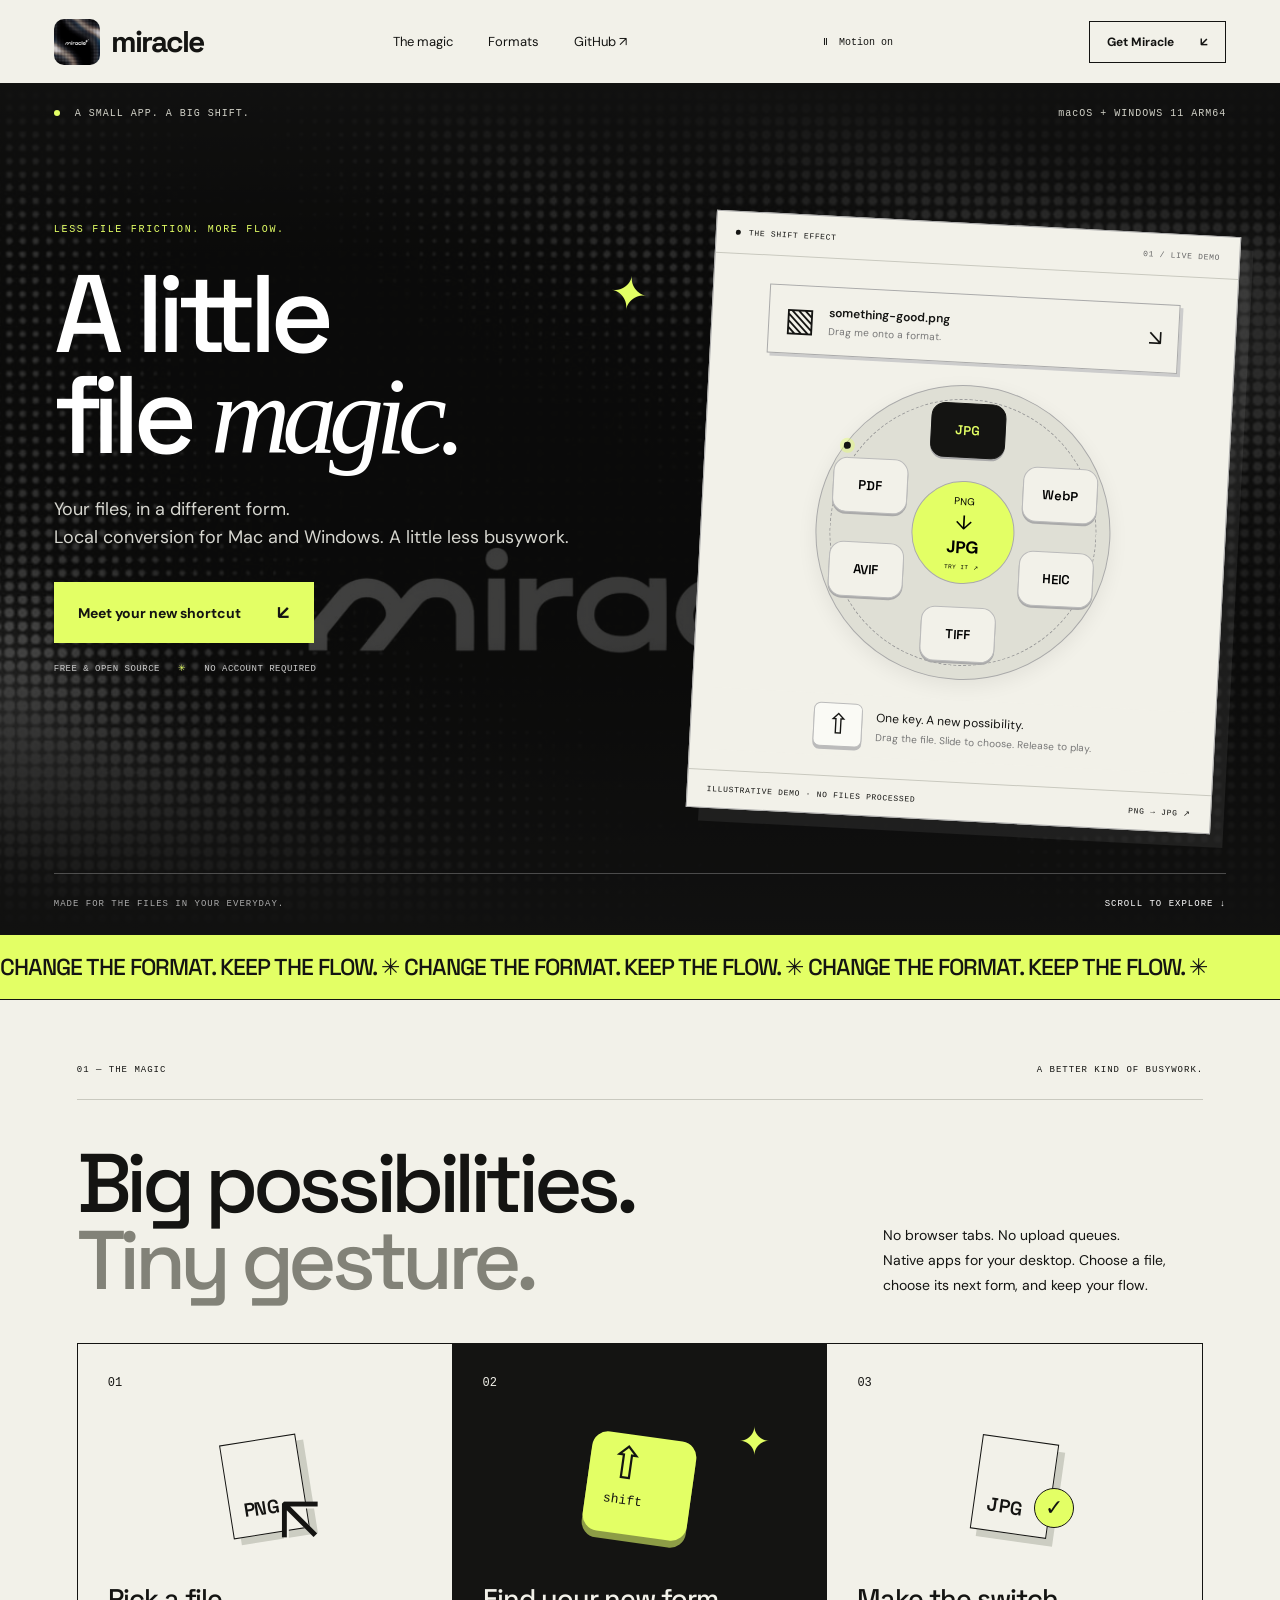
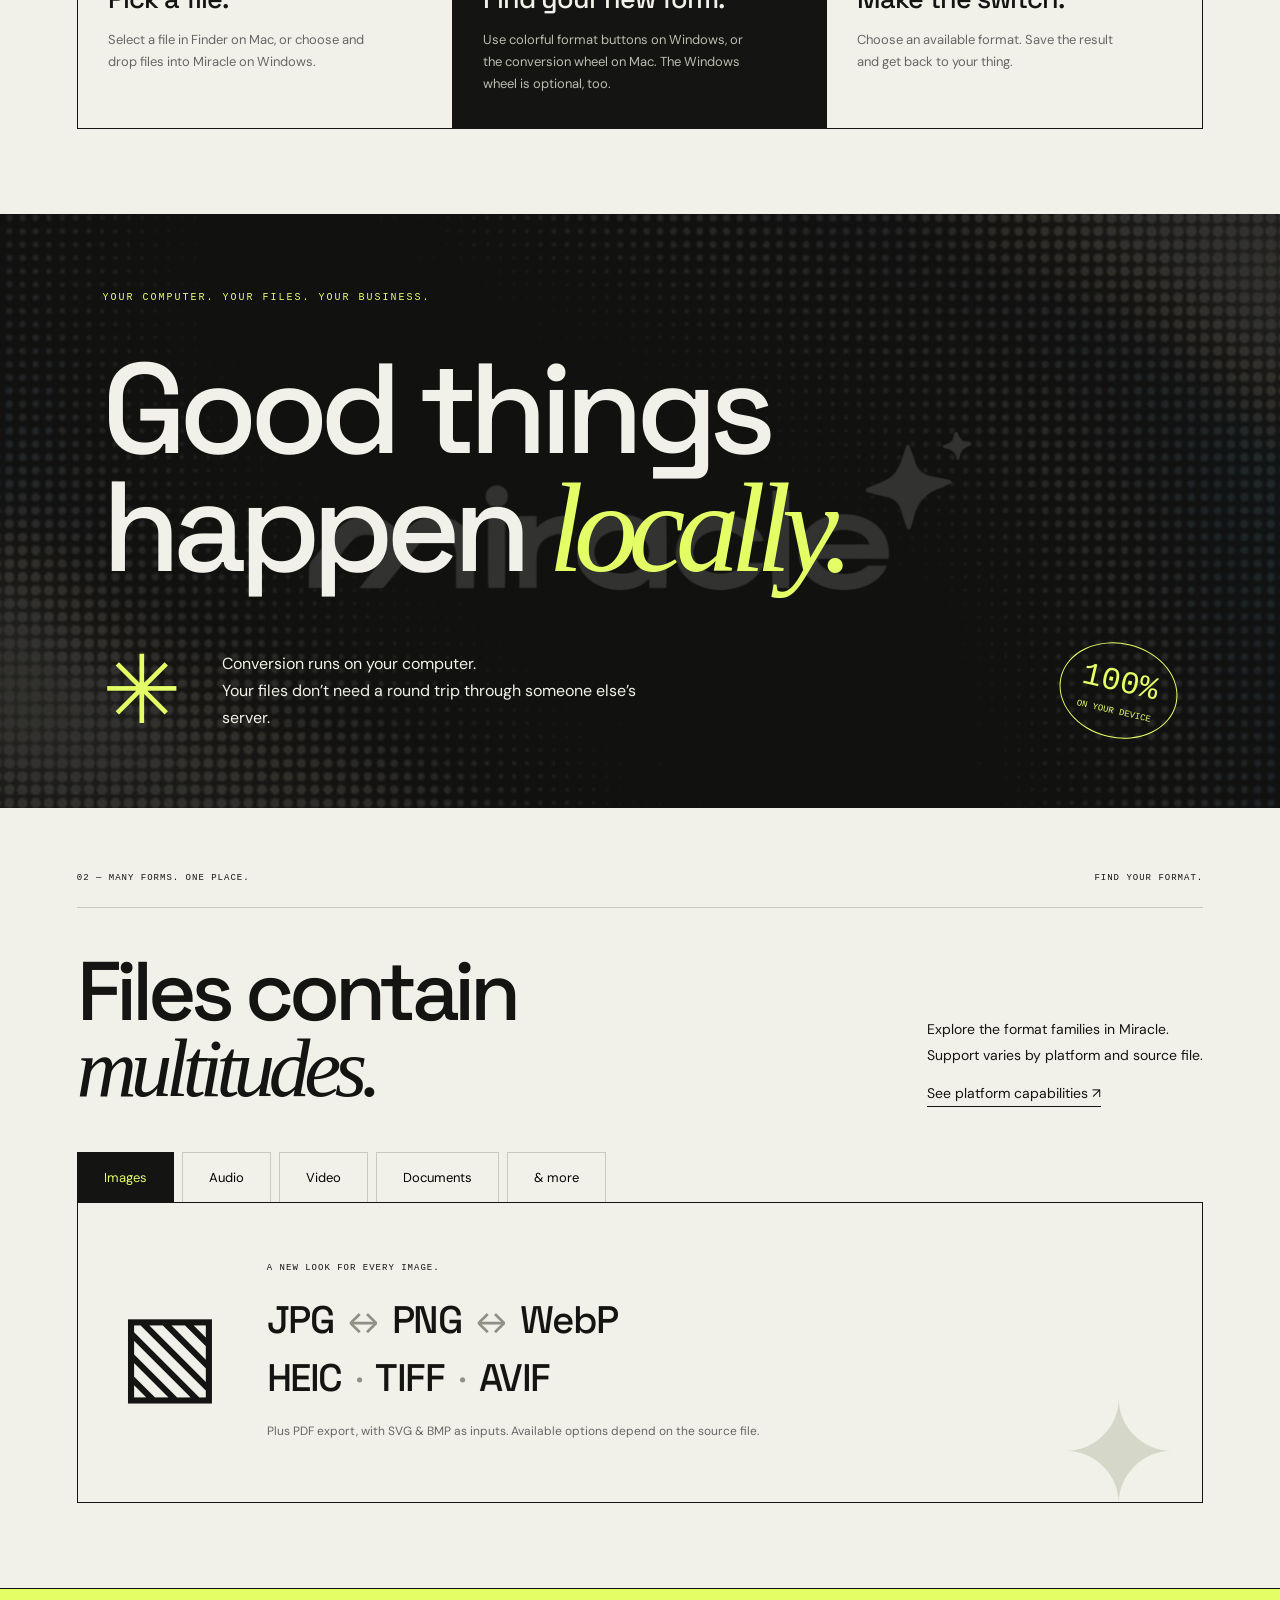
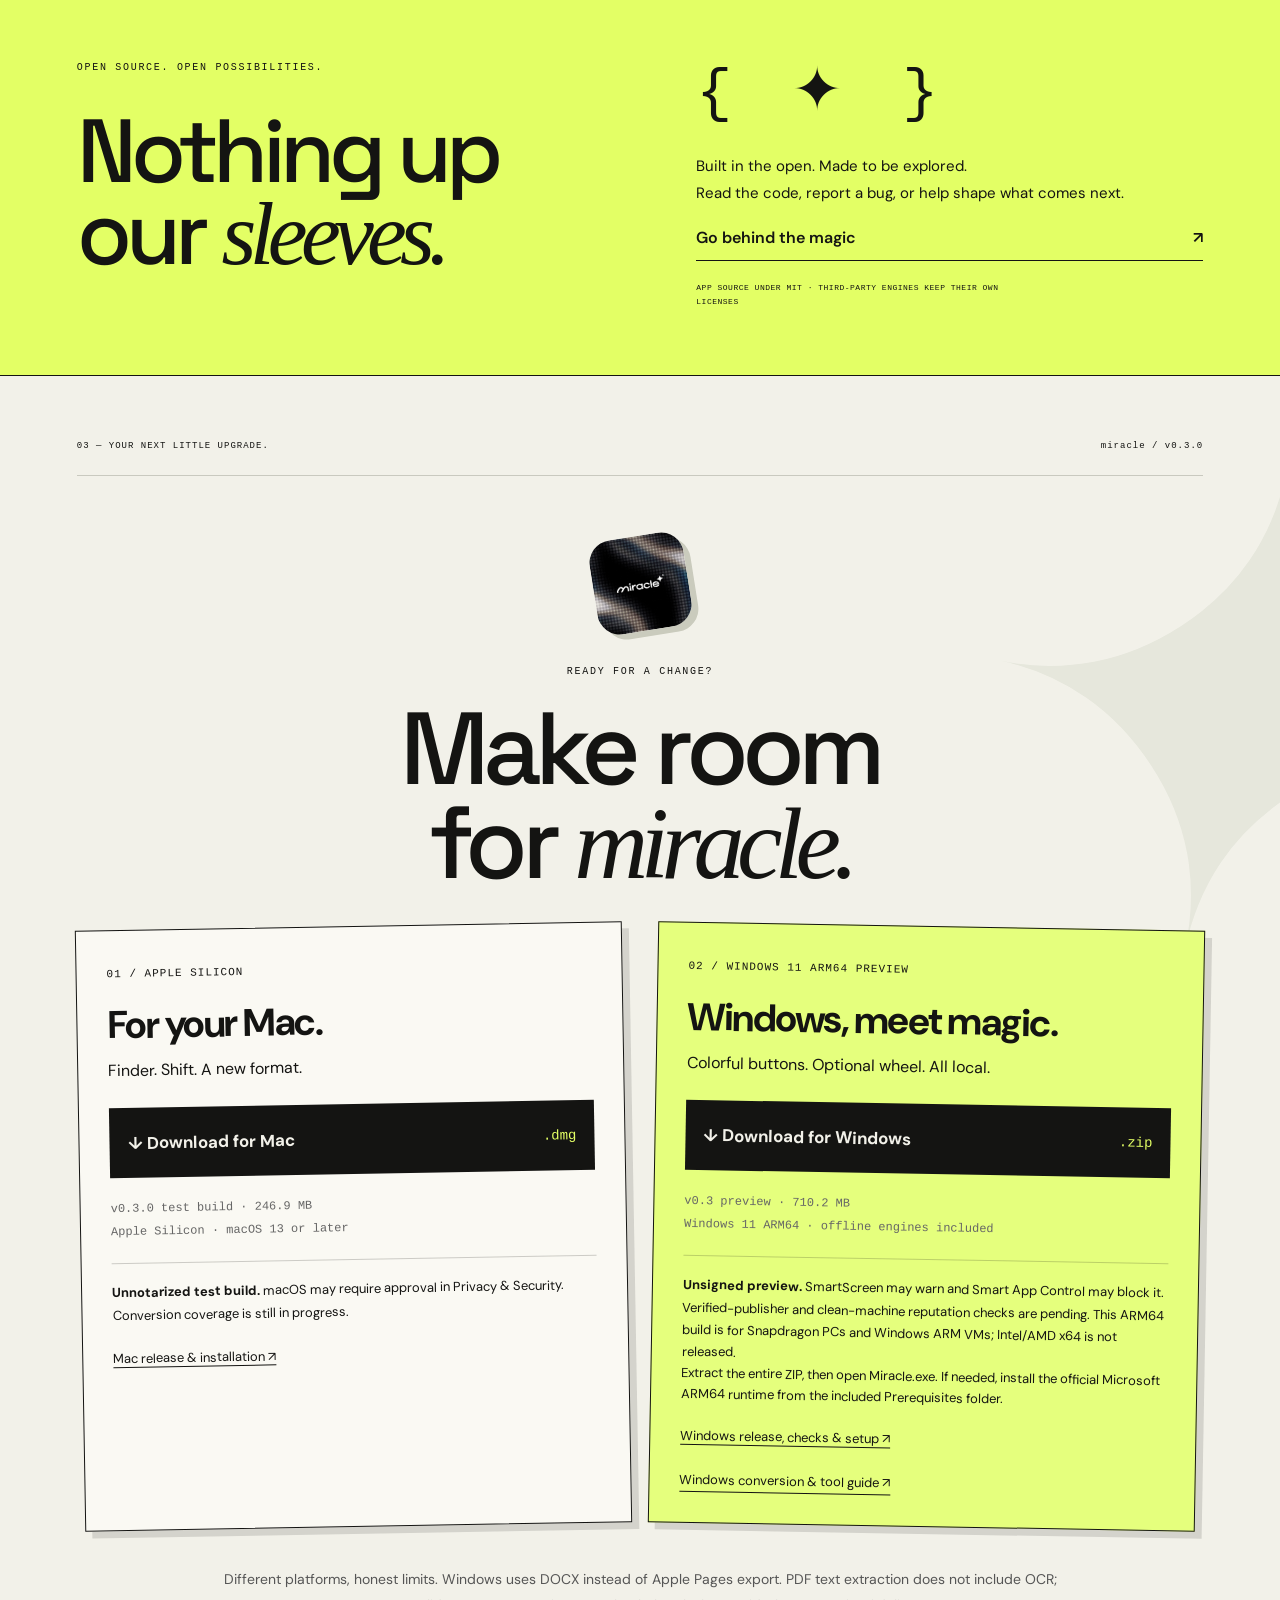
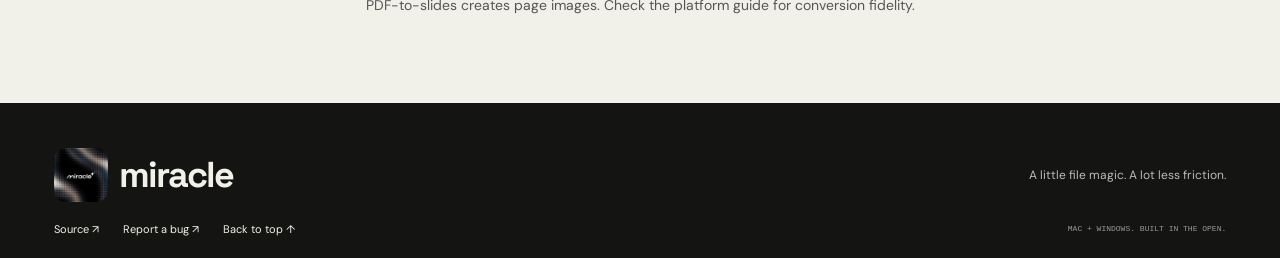
==== commit 564c8836: "Complete offline Windows ARM64 conversion preview and add platform downloads" ====
--- a/website/index.html
+++ b/website/index.html
@@ -3,7 +3,7 @@
 <head>
 <meta charset="utf-8"><meta name="viewport" content="width=device-width,initial-scale=1">
 <title>Miracle — A little file magic.</title>
-<meta name="description" content="A little file magic for your Mac. Meet Miracle, the open-source file converter made for Apple Silicon. Download the 0.3.0 test build.">
+<meta name="description" content="Local file conversion for Mac and Windows 11 ARM64. Download Miracle’s open-source Mac test build or Windows offline preview.">
 <meta name="theme-color" content="#111110">
 <link rel="icon" href="assets/favicon.png" type="image/png">
 <link rel="apple-touch-icon" href="assets/app-icon.png">
@@ -14,18 +14,21 @@
 <main>
 <section class="hero">
 <div class="hero-art" aria-hidden="true"></div>
-<div class="hero-top"><span><i></i> A SMALL APP. A BIG SHIFT.</span><span>BUILT FOR macOS / APPLE SILICON</span></div>
-<div class="hero-copy"><div class="eyebrow">LESS FILE FRICTION. MORE FLOW.</div><h1>A little<br>file <em>magic.</em><span class="heading-star" aria-hidden="true">✦</span></h1><p>Your files, in a different form.<br>A native Mac converter, always a Shift away.</p><a class="button yellow" href="#download">Meet your new shortcut <span>↙</span></a><div class="hero-note">FREE & OPEN SOURCE <span>✳</span> NO ACCOUNT REQUIRED</div></div>
+<div class="hero-top"><span><i></i> A SMALL APP. A BIG SHIFT.</span><span>macOS + WINDOWS 11 ARM64</span></div>
+<div class="hero-copy"><div class="eyebrow">LESS FILE FRICTION. MORE FLOW.</div><h1>A little<br>file <em>magic.</em><span class="heading-star" aria-hidden="true">✦</span></h1><p>Your files, in a different form.<br>Local conversion for Mac and Windows. A little less busywork.</p><a class="button yellow" href="#download">Meet your new shortcut <span>↙</span></a><div class="hero-note">FREE & OPEN SOURCE <span>✳</span> NO ACCOUNT REQUIRED</div></div>
 <div class="hero-demo" id="conversion-demo"><div class="demo-label"><span class="dot"></span> THE SHIFT EFFECT <span>01 / LIVE DEMO</span></div><div class="demo-stage"><div class="file-chip" role="button" tabindex="0" aria-label="Drag the sample file onto a format, or press Enter to preview the selected format"><span class="file-icon">▧</span><span><span id="demo-filename">something-good.png</span><small id="demo-file-status">Drag me onto a format.</small></span><span class="small-arrow">↘</span></div><div class="wheel" aria-label="Interactive conversion wheel"><div class="wheel-orbit"></div><button class="format active f0" data-format="JPG">JPG</button><button class="format f1" data-format="WebP">WebP</button><button class="format f2" data-format="HEIC">HEIC</button><button class="format f3" data-format="TIFF">TIFF</button><button class="format f4" data-format="AVIF">AVIF</button><button class="format f5" data-format="PDF">PDF</button><button class="wheel-center" type="button" aria-label="Play sample conversion to JPG"><span>PNG</span><span class="convert-arrow">↓</span><strong id="selected-format">JPG</strong><small class="center-hint">TRY IT ↗</small></button><span class="orbit-dot" aria-hidden="true"></span><div class="magic-burst" aria-hidden="true"><span style="--i:0">✦</span><span style="--i:1">✦</span><span style="--i:2">✦</span><span style="--i:3">✦</span><span style="--i:4">✦</span><span style="--i:5">✦</span><span style="--i:6">✦</span><span style="--i:7">✦</span></div></div><div class="demo-caption"><kbd>⇧</kbd><span>One key. A new possibility.<small>Drag the file. Slide to choose. Release to play.</small></span></div></div><div class="demo-bottom"><span>ILLUSTRATIVE DEMO · NO FILES PROCESSED</span><span id="demo-output" aria-live="polite">PNG → JPG ↗</span></div></div>
 <div class="hero-bottom"><span>MADE FOR THE FILES IN YOUR EVERYDAY.</span><a href="#magic">SCROLL TO EXPLORE ↓</a></div>
 </section>
 <div class="ticker" aria-hidden="true"><div>CHANGE THE FORMAT. KEEP THE FLOW. ✳ CHANGE THE FORMAT. KEEP THE FLOW. ✳ CHANGE THE FORMAT. KEEP THE FLOW. ✳ </div></div>
-<section id="magic" class="magic section"><div class="section-top"><span>01 — THE MAGIC</span><span>A BETTER KIND OF BUSYWORK.</span></div><div class="magic-heading"><h2>Big possibilities.<br><span>Tiny gesture.</span></h2><p>No browser tabs. No upload queues.<br>Just a small native app that lives in your menu bar and gets out of your way.</p></div><div class="steps"><article class="step"><span class="step-num">01</span><div class="step-graphic select-graphic"><span class="mini-file">PNG</span><span class="cursor">↖</span></div><h3>Pick a file.</h3><p>Select a file in Finder. Miracle works with the file you already have.</p></article><article class="step dark-step"><span class="step-num">02</span><div class="step-graphic"><kbd class="big-key">⇧<small>shift</small></kbd><span class="key-spark">✦</span></div><h3>Give it a Shift.</h3><p>Tap Shift to bring up the conversion wheel, right where you’re working.</p></article><article class="step"><span class="step-num">03</span><div class="step-graphic done-graphic"><span class="mini-file">JPG</span><span class="done">✓</span></div><h3>Make the switch.</h3><p>Choose an available format. Save the result and get back to your thing.</p></article></div></section>
-<section class="statement"><span class="statement-kicker">YOUR MAC. YOUR FILES. YOUR BUSINESS.</span><h2>Good things<br>happen <em>locally.</em></h2><div class="statement-footer"><span class="huge-star">✳</span><p>Conversion runs on your Mac.<br>Your files don’t need a round trip through someone else’s server.</p><span class="stamp">100%<br><small>ON YOUR MAC</small></span></div></section>
-<section id="formats" class="formats section"><div class="section-top"><span>02 — MANY FORMS. ONE PLACE.</span><span>FIND YOUR FORMAT.</span></div><div class="formats-heading"><h2>Files contain<br><em>multitudes.</em></h2><p>Explore the format families in Miracle.<br>Support varies by conversion and installed apps.<br><a href="https://github.com/ishuu9837/Miracle#readme" target="_blank" rel="noopener">See current capabilities ↗</a></p></div><div class="format-tabs" role="tablist" aria-label="Format families"><button role="tab" aria-selected="true" data-family="images">Images</button><button role="tab" aria-selected="false" data-family="audio">Audio</button><button role="tab" aria-selected="false" data-family="video">Video</button><button role="tab" aria-selected="false" data-family="documents">Documents</button><button role="tab" aria-selected="false" data-family="more">& more</button></div><div class="format-panel" role="tabpanel" tabindex="0" id="format-panel"><div class="format-symbol" aria-hidden="true">▧</div><div><div class="format-eyebrow" id="family-caption">A NEW LOOK FOR EVERY IMAGE.</div><div class="format-names" id="family-formats">JPG <span>↔</span> PNG <span>↔</span> WebP<br>HEIC <span>·</span> TIFF <span>·</span> AVIF</div><p id="family-note">Plus PDF export, with SVG & BMP as inputs. Available options depend on the source file.</p></div><span class="panel-star" aria-hidden="true">✦</span></div></section>
+<section id="magic" class="magic section"><div class="section-top"><span>01 — THE MAGIC</span><span>A BETTER KIND OF BUSYWORK.</span></div><div class="magic-heading"><h2>Big possibilities.<br><span>Tiny gesture.</span></h2><p>No browser tabs. No upload queues.<br>Native apps for your desktop. Choose a file, choose its next form, and keep your flow.</p></div><div class="steps"><article class="step"><span class="step-num">01</span><div class="step-graphic select-graphic"><span class="mini-file">PNG</span><span class="cursor">↖</span></div><h3>Pick a file.</h3><p>Select a file in Finder on Mac, or choose and drop files into Miracle on Windows.</p></article><article class="step dark-step"><span class="step-num">02</span><div class="step-graphic"><kbd class="big-key">⇧<small>shift</small></kbd><span class="key-spark">✦</span></div><h3>Find your new form.</h3><p>Use colorful format buttons on Windows, or the conversion wheel on Mac. The Windows wheel is optional, too.</p></article><article class="step"><span class="step-num">03</span><div class="step-graphic done-graphic"><span class="mini-file">JPG</span><span class="done">✓</span></div><h3>Make the switch.</h3><p>Choose an available format. Save the result and get back to your thing.</p></article></div></section>
+<section class="statement"><span class="statement-kicker">YOUR COMPUTER. YOUR FILES. YOUR BUSINESS.</span><h2>Good things<br>happen <em>locally.</em></h2><div class="statement-footer"><span class="huge-star">✳</span><p>Conversion runs on your computer.<br>Your files don’t need a round trip through someone else’s server.</p><span class="stamp">100%<br><small>ON YOUR DEVICE</small></span></div></section>
+<section id="formats" class="formats section"><div class="section-top"><span>02 — MANY FORMS. ONE PLACE.</span><span>FIND YOUR FORMAT.</span></div><div class="formats-heading"><h2>Files contain<br><em>multitudes.</em></h2><p>Explore the format families in Miracle.<br>Support varies by platform and source file.<br><a href="https://github.com/ishuu9837/Miracle#readme" target="_blank" rel="noopener">See platform capabilities ↗</a></p></div><div class="format-tabs" role="tablist" aria-label="Format families"><button role="tab" aria-selected="true" data-family="images">Images</button><button role="tab" aria-selected="false" data-family="audio">Audio</button><button role="tab" aria-selected="false" data-family="video">Video</button><button role="tab" aria-selected="false" data-family="documents">Documents</button><button role="tab" aria-selected="false" data-family="more">& more</button></div><div class="format-panel" role="tabpanel" tabindex="0" id="format-panel"><div class="format-symbol" aria-hidden="true">▧</div><div><div class="format-eyebrow" id="family-caption">A NEW LOOK FOR EVERY IMAGE.</div><div class="format-names" id="family-formats">JPG <span>↔</span> PNG <span>↔</span> WebP<br>HEIC <span>·</span> TIFF <span>·</span> AVIF</div><p id="family-note">Plus PDF export, with SVG & BMP as inputs. Available options depend on the source file.</p></div><span class="panel-star" aria-hidden="true">✦</span></div></section>
 <section class="open-source"><div><span class="eyebrow">OPEN SOURCE. OPEN POSSIBILITIES.</span><h2>Nothing up<br>our <em>sleeves.</em></h2></div><div class="open-right"><span class="code-art" aria-hidden="true">{ ✦ }</span><p>Built in the open. Made to be explored.<br>Read the code, report a bug, or help shape what comes next.</p><a class="text-link" href="https://github.com/ishuu9837/Miracle" target="_blank" rel="noopener">Go behind the magic <span>↗</span></a><small>APP SOURCE UNDER MIT · THIRD-PARTY ENGINES KEEP THEIR OWN LICENSES</small></div></section>
-<section id="download" class="download section"><div class="section-top"><span>03 — YOUR NEXT LITTLE UPGRADE.</span><span>miracle / v0.3.0</span></div><div class="download-content"><div class="download-icon"><img src="assets/app-icon.png" alt="Miracle app logo" width="95" height="95"></div><span class="eyebrow">READY FOR A CHANGE?</span><h2>Make room<br>for <em>miracle.</em></h2><a class="button black" id="dmg-download" href="https://github.com/ishuu9837/Miracle/releases/download/v0.3.0/miracle.dmg">↓ Download for Mac <span>.dmg</span></a><p class="download-meta">v0.3.0 test build <span>·</span> 246.9 MB <span>·</span> Apple Silicon<br>macOS 13 Ventura or later</p><div class="test-note"><span>TEST BUILD</span><p>This build is not notarized by Apple. macOS may require approval in Privacy & Security. Conversion coverage is still in progress.</p></div><a class="release-link" href="https://github.com/ishuu9837/Miracle/releases/tag/v0.3.0" target="_blank" rel="noopener">Release notes & installation details ↗</a></div></section>
+<section id="download" class="download section"><div class="section-top"><span>03 — YOUR NEXT LITTLE UPGRADE.</span><span>miracle / v0.3.0</span></div><div class="download-content"><div class="download-icon"><img src="assets/app-icon.png" alt="Miracle app logo" width="95" height="95"></div><span class="eyebrow">READY FOR A CHANGE?</span><h2>Make room<br>for <em>miracle.</em></h2><div class="platform-downloads">
+<article class="platform-card mac-card" aria-labelledby="mac-title"><span class="platform-tag">01 / APPLE SILICON</span><h3 id="mac-title">For your Mac.</h3><p>Finder. Shift. A new format.</p><a class="button black" id="dmg-download" href="https://github.com/ishuu9837/Miracle/releases/download/v0.3.0/miracle.dmg">↓ Download for Mac <span>.dmg</span></a><p class="download-meta">v0.3.0 test build · 246.9 MB<br>Apple Silicon · macOS 13 or later</p><div class="platform-warning"><strong>Unnotarized test build.</strong> macOS may require approval in Privacy &amp; Security. Conversion coverage is still in progress.</div><a class="release-link" href="https://github.com/ishuu9837/Miracle/releases/tag/v0.3.0" target="_blank" rel="noopener">Mac release &amp; installation ↗</a></article>
+<article class="platform-card windows-card" aria-labelledby="windows-title"><span class="platform-tag">02 / WINDOWS 11 ARM64 PREVIEW</span><h3 id="windows-title">Windows, meet magic.</h3><p>Colorful buttons. Optional wheel. All local.</p><a class="button black" id="windows-download" href="https://github.com/ishuu9837/Miracle/releases/download/windows-v0.3.0-preview/Miracle-Windows-ARM64-v0.3-preview.zip">↓ Download for Windows <span>.zip</span></a><p class="download-meta">v0.3 preview · 710.2 MB<br>Windows 11 ARM64 · offline engines included</p><div class="platform-warning"><strong>Unsigned preview.</strong> SmartScreen may warn and Smart App Control may block it. Verified-publisher and clean-machine reputation checks are pending. This ARM64 build is for Snapdragon PCs and Windows ARM VMs; Intel/AMD x64 is not released.</div><p class="install-hint">Extract the entire ZIP, then open Miracle.exe. If needed, install the official Microsoft ARM64 runtime from the included Prerequisites folder.</p><a class="release-link" href="https://github.com/ishuu9837/Miracle/releases/tag/windows-v0.3.0-preview" target="_blank" rel="noopener">Windows release, checks &amp; setup ↗</a><a class="feature-link" href="https://github.com/ishuu9837/Miracle/blob/main/Windows/FEATURES.md" target="_blank" rel="noopener">Windows conversion &amp; tool guide ↗</a></article>
+</div><p class="platform-scope">Different platforms, honest limits. Windows uses DOCX instead of Apple Pages export. PDF text extraction does not include OCR; PDF-to-slides creates page images. Check the platform guide for conversion fidelity.</p></div></section>
 </main>
-<footer><a class="wordmark" href="#" aria-label="Miracle home"><img src="assets/app-icon.png" alt="" width="46" height="46"><span class="brand-name">miracle</span></a><p>A little file magic. A lot less friction.</p><div><a href="https://github.com/ishuu9837/Miracle">Source ↗</a><a href="https://github.com/ishuu9837/Miracle/issues">Report a bug ↗</a><a href="#">Back to top ↑</a></div><small>MADE FOR MAC. BUILT IN THE OPEN.</small></footer>
+<footer><a class="wordmark" href="#" aria-label="Miracle home"><img src="assets/app-icon.png" alt="" width="46" height="46"><span class="brand-name">miracle</span></a><p>A little file magic. A lot less friction.</p><div><a href="https://github.com/ishuu9837/Miracle">Source ↗</a><a href="https://github.com/ishuu9837/Miracle/issues">Report a bug ↗</a><a href="#">Back to top ↑</a></div><small>MAC + WINDOWS. BUILT IN THE OPEN.</small></footer>
 <script src="app.js"></script>
 </body></html>
--- a/website/style.css
+++ b/website/style.css
@@ -11,3 +11,7 @@
 
 /* Use the same artwork shipped in the macOS application. */
 .wordmark{display:inline-flex;align-items:center;gap:11px}.wordmark img{width:46px;height:46px;display:block;border-radius:10px;object-fit:cover}.wordmark .brand-name{font-size:30px;letter-spacing:-2px;margin:0;vertical-align:initial}.download-icon{padding:0;overflow:hidden;background:transparent}.download-icon img{display:block;width:100%;height:100%;object-fit:cover}footer .wordmark .brand-name{font-size:36px}footer .wordmark img{width:54px;height:54px;border-radius:12px}@media(max-width:760px){.wordmark{gap:9px}.wordmark img{width:39px;height:39px;border-radius:9px}.wordmark .brand-name{font-size:26px}.nav-download span{margin-left:13px}}@media(max-width:370px){.nav .wordmark .brand-name{display:none}}
+
+/* Two platforms, with requirements beside each download. */
+.platform-downloads{display:grid;grid-template-columns:repeat(2,minmax(0,1fr));gap:26px;width:100%;max-width:1120px;margin:0 auto;text-align:left}.download-content{max-width:none}.platform-card{padding:30px;border:1px solid var(--ink);box-shadow:7px 7px 0 #14141222;min-width:0;background:#faf9f3}.windows-card{background:#e5ff7d;transform:rotate(1deg)}.mac-card{transform:rotate(-1deg)}.platform-card h3{font-size:clamp(26px,3vw,39px);letter-spacing:-1.5px;line-height:1.1;margin:22px 0 12px}.platform-card>p{font-size:16px;line-height:1.6}.platform-tag{font:11px monospace;letter-spacing:1px}.platform-card .button{width:100%;padding:24px 18px;font-size:17px;gap:14px;justify-content:space-between;margin-top:24px;white-space:normal}.platform-card .button span{margin-left:0;font-size:14px}.platform-card .download-meta{font:12px/1.9 monospace;text-align:left;margin:20px 0}.platform-warning{font-size:13px;line-height:1.7;border-top:1px solid #14141233;padding-top:18px}.platform-warning strong{font-weight:700}.platform-card .install-hint{font-size:13px}.platform-card .release-link,.feature-link{font-size:13px;line-height:1.8;display:table;margin-top:20px}.feature-link{border-bottom:1px solid}.platform-scope{max-width:850px;margin:40px auto 0;font-size:14px;line-height:1.8;color:#555}
+@media(max-width:800px){.platform-downloads{grid-template-columns:1fr;gap:35px;max-width:580px}.platform-card{padding:24px}.platform-card .button{font-size:16px}.platform-scope{text-align:left}.windows-card,.mac-card{transform:none}}
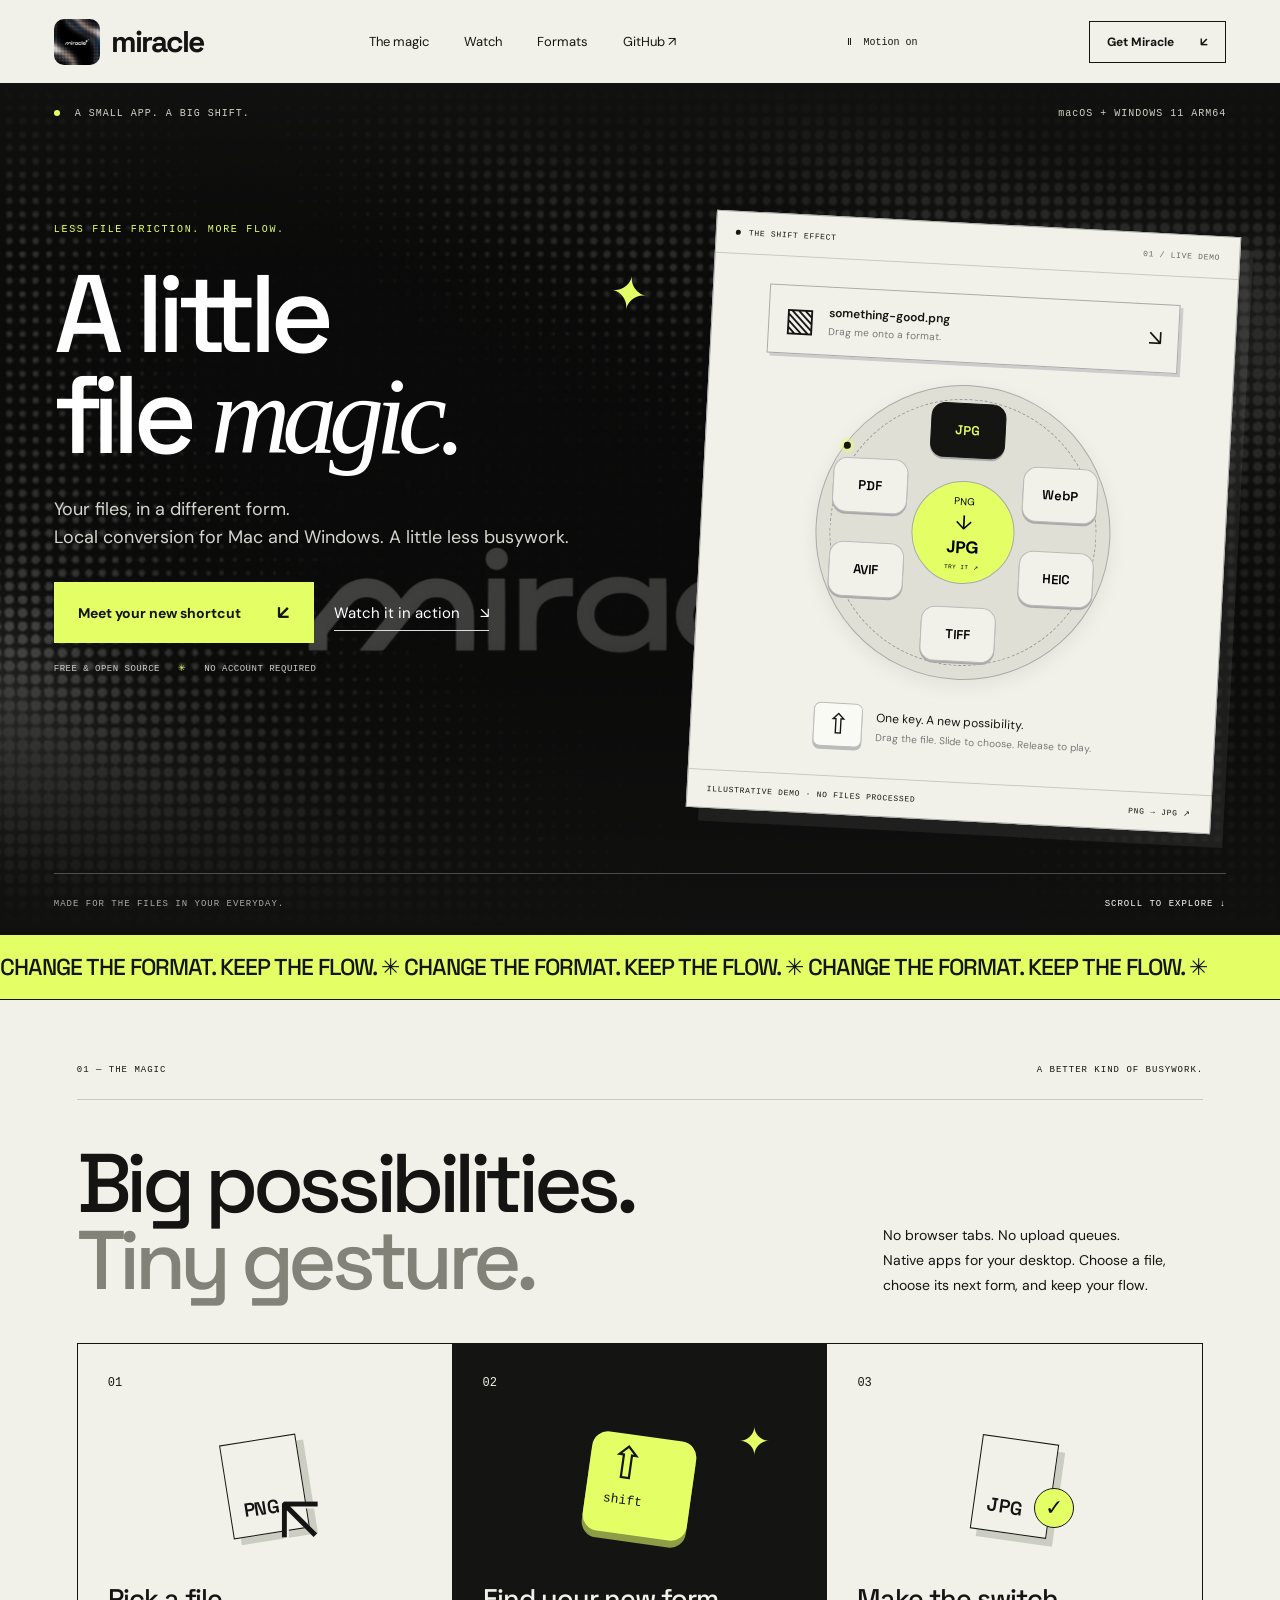
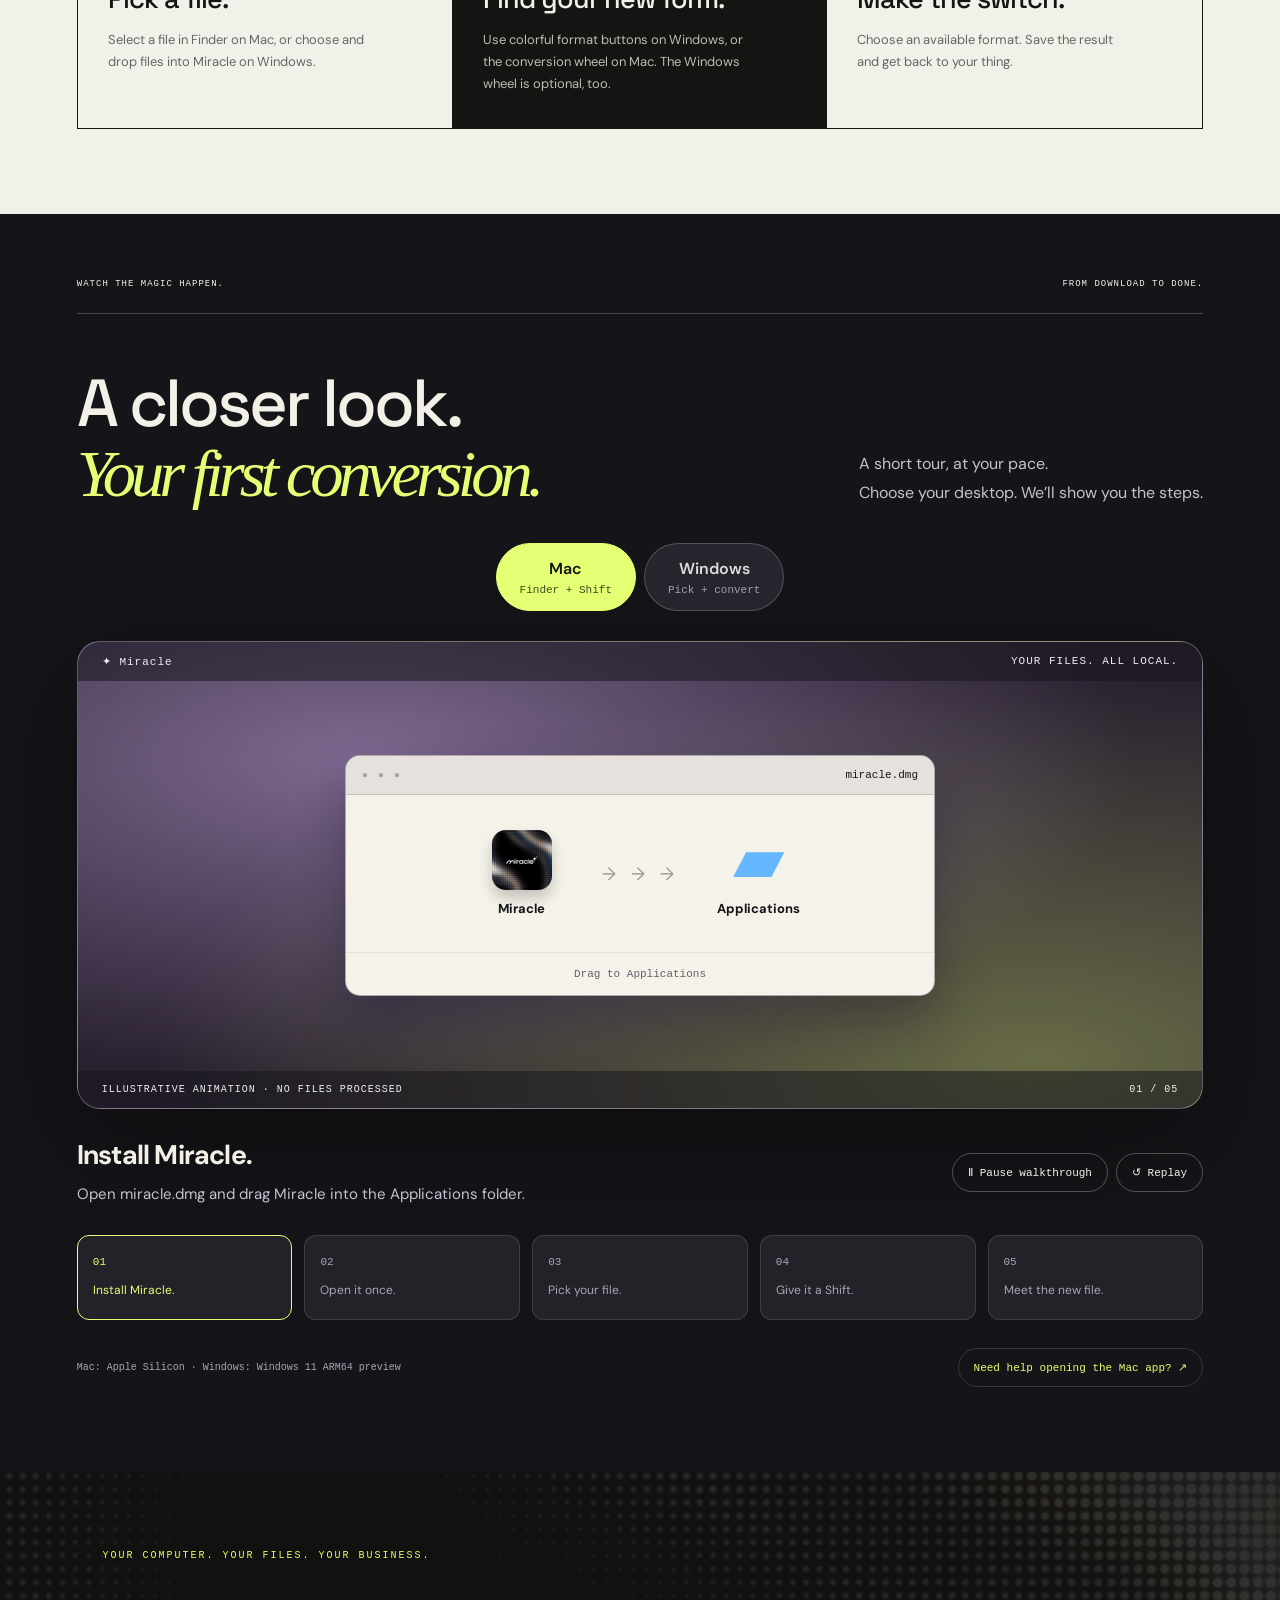
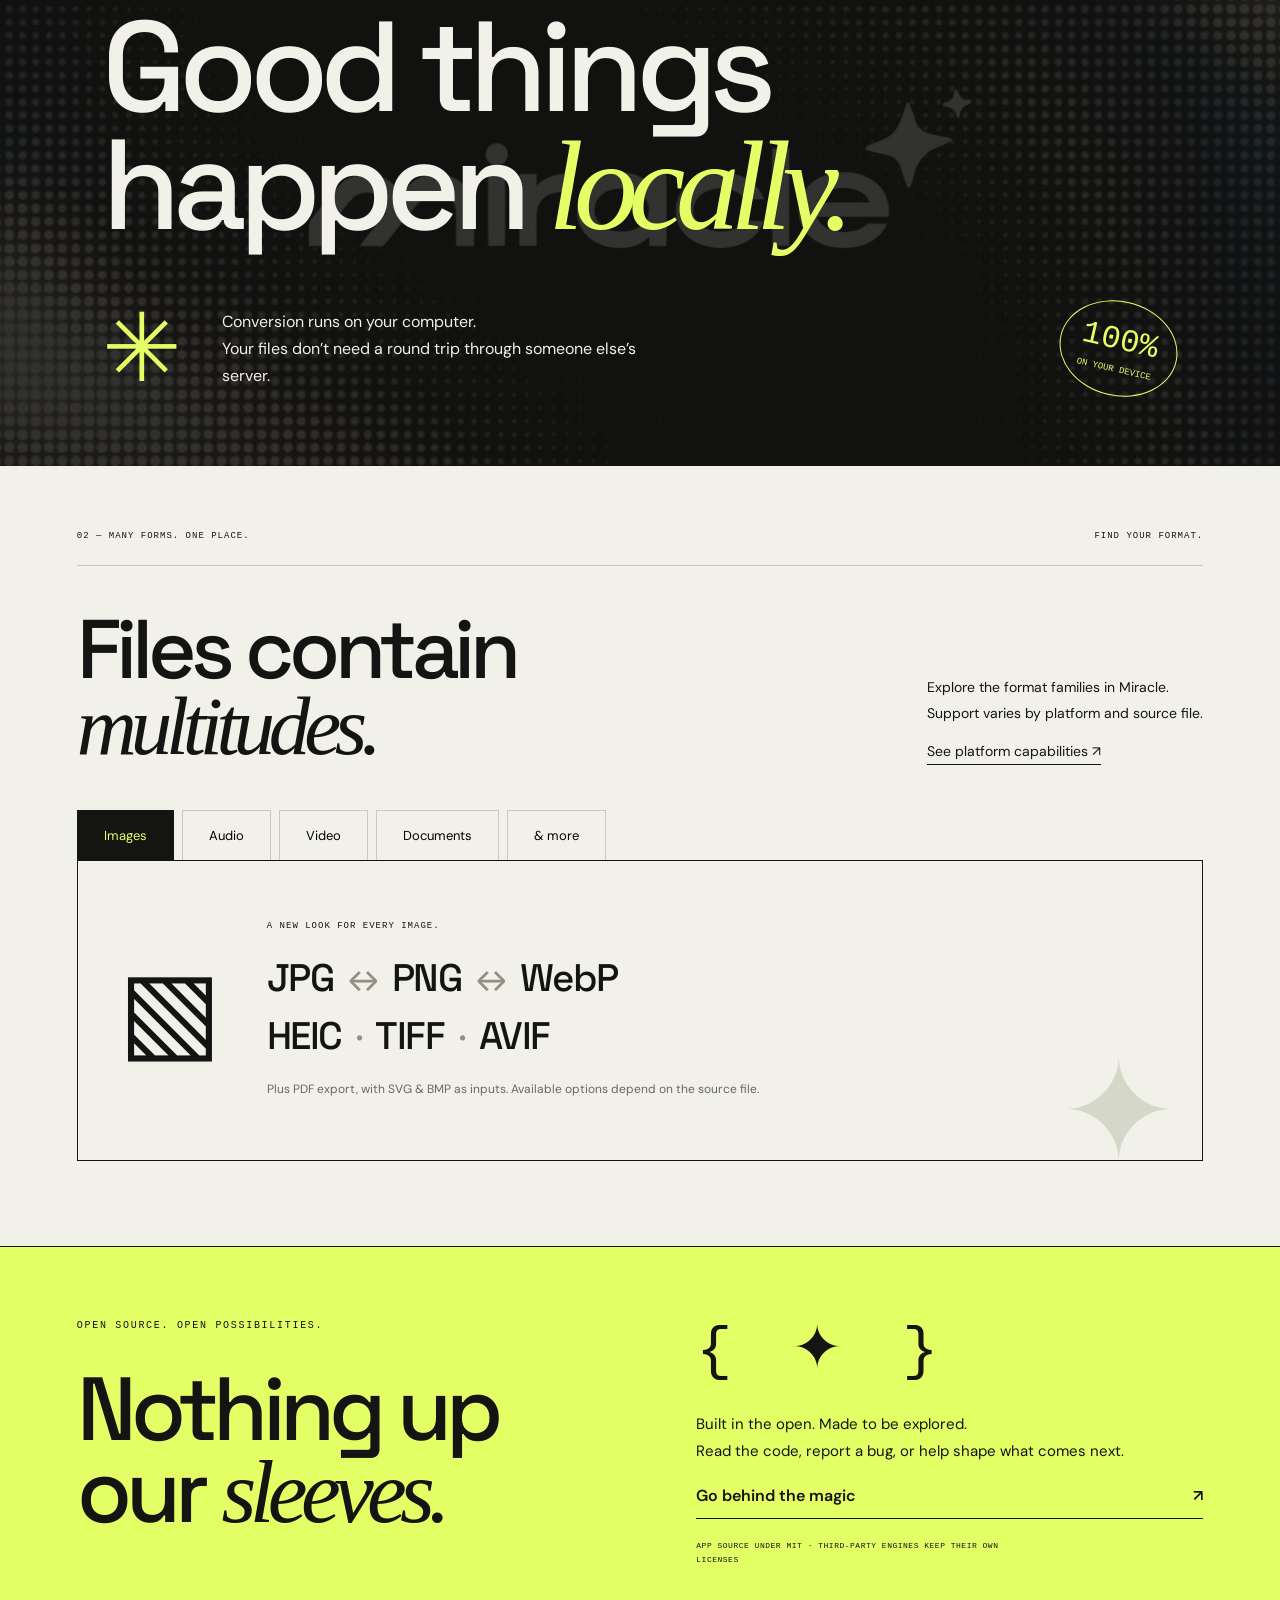
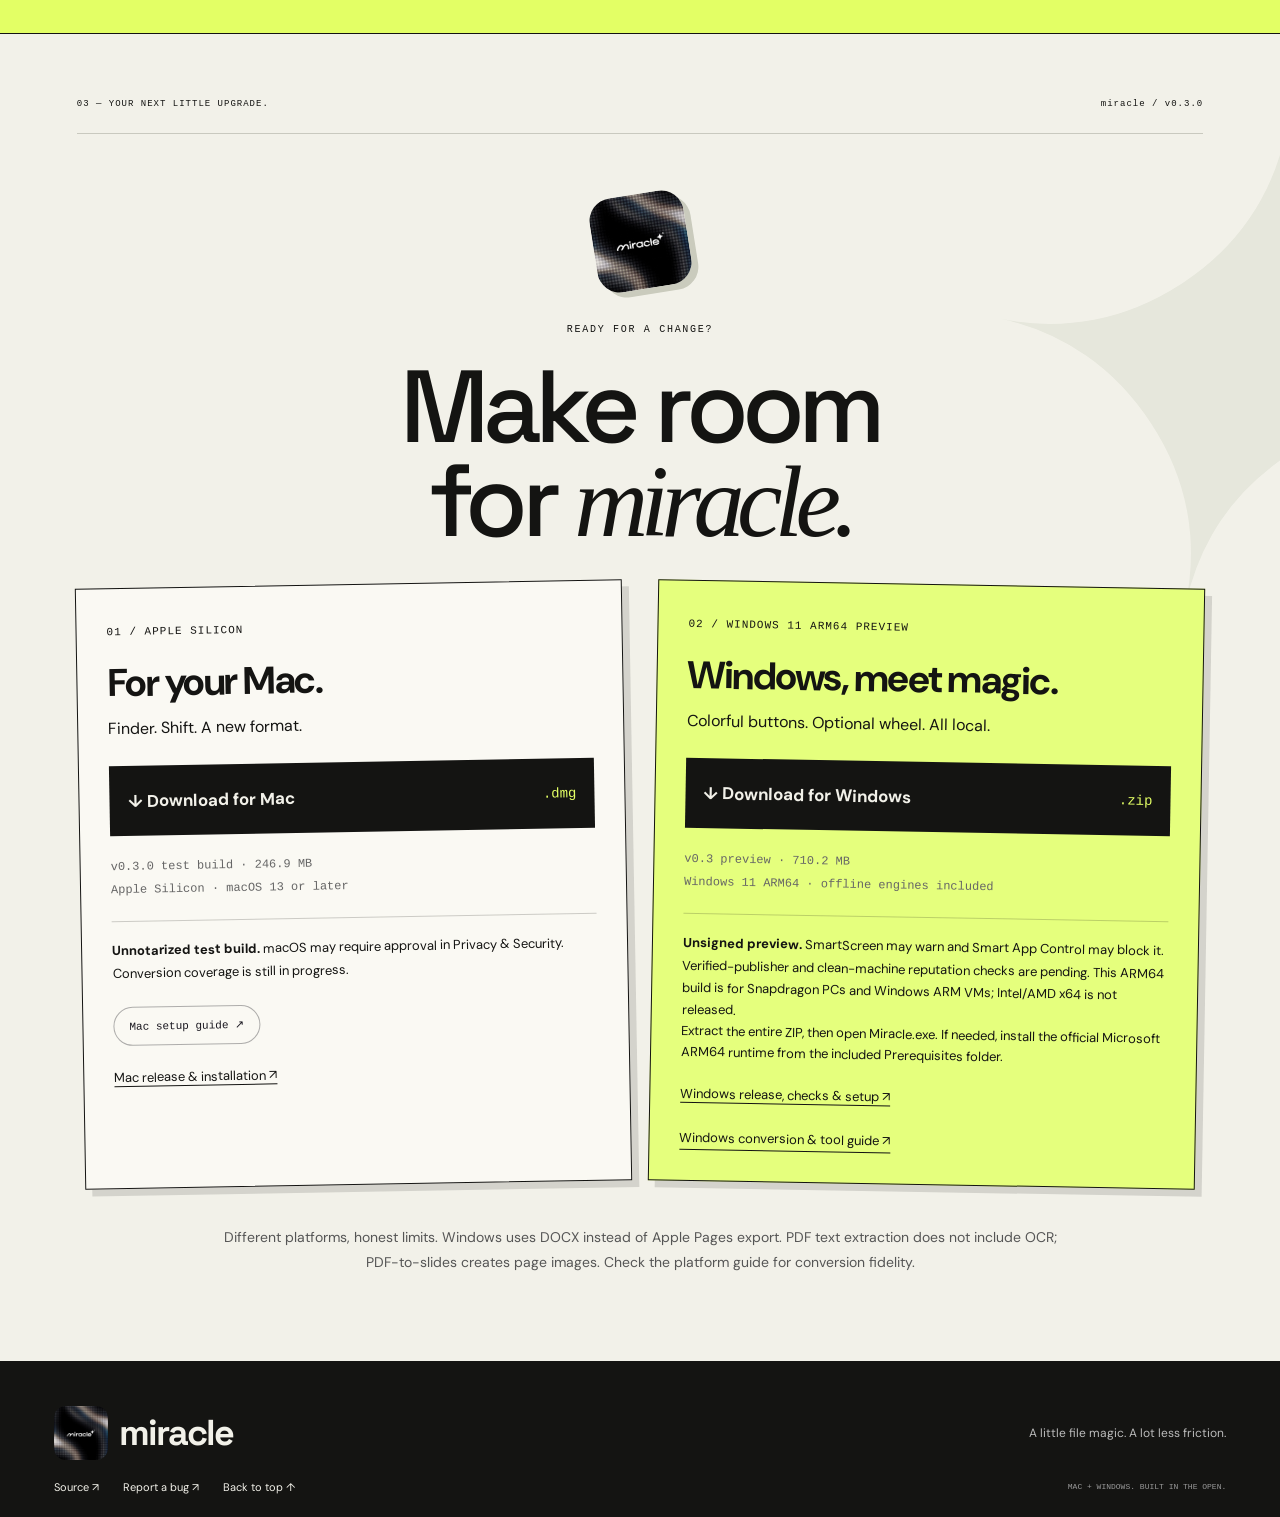
==== commit d11fd42f: "Add platform walkthrough animations and Mac download setup guide" ====
--- a/website/index.html
+++ b/website/index.html
@@ -8,27 +8,47 @@
 <link rel="icon" href="assets/favicon.png" type="image/png">
 <link rel="apple-touch-icon" href="assets/app-icon.png">
 <link rel="stylesheet" href="style.css">
+<link rel="stylesheet" href="walkthrough.css">
 </head>
 <body>
-<header class="nav"><a href="#" class="wordmark" aria-label="Miracle home"><img src="assets/app-icon.png" alt="" width="46" height="46"><span class="brand-name">miracle</span></a><nav aria-label="Main navigation"><a href="#magic">The magic</a><a href="#formats">Formats</a><a href="https://github.com/ishuu9837/Miracle" target="_blank" rel="noopener">GitHub ↗</a></nav><button class="motion-toggle" type="button" aria-pressed="true" aria-label="Pause motion">Ⅱ <span>Motion on</span></button><a class="nav-download" href="#download">Get Miracle <span>↙</span></a></header>
+<header class="nav"><a href="#" class="wordmark" aria-label="Miracle home"><img src="assets/app-icon.png" alt="" width="46" height="46"><span class="brand-name">miracle</span></a><nav aria-label="Main navigation"><a href="#magic">The magic</a><a href="#walkthrough">Watch</a><a href="#formats">Formats</a><a href="https://github.com/ishuu9837/Miracle" target="_blank" rel="noopener">GitHub ↗</a></nav><button class="motion-toggle" type="button" aria-pressed="true" aria-label="Pause motion">Ⅱ <span>Motion on</span></button><a class="nav-download" href="#download">Get Miracle <span>↙</span></a></header>
 <main>
 <section class="hero">
 <div class="hero-art" aria-hidden="true"></div>
 <div class="hero-top"><span><i></i> A SMALL APP. A BIG SHIFT.</span><span>macOS + WINDOWS 11 ARM64</span></div>
-<div class="hero-copy"><div class="eyebrow">LESS FILE FRICTION. MORE FLOW.</div><h1>A little<br>file <em>magic.</em><span class="heading-star" aria-hidden="true">✦</span></h1><p>Your files, in a different form.<br>Local conversion for Mac and Windows. A little less busywork.</p><a class="button yellow" href="#download">Meet your new shortcut <span>↙</span></a><div class="hero-note">FREE & OPEN SOURCE <span>✳</span> NO ACCOUNT REQUIRED</div></div>
+<div class="hero-copy"><div class="eyebrow">LESS FILE FRICTION. MORE FLOW.</div><h1>A little<br>file <em>magic.</em><span class="heading-star" aria-hidden="true">✦</span></h1><p>Your files, in a different form.<br>Local conversion for Mac and Windows. A little less busywork.</p><a class="button yellow" href="#download">Meet your new shortcut <span>↙</span></a><a class="watch-tour-link" href="#walkthrough">Watch it in action <span>↘</span></a><div class="hero-note">FREE & OPEN SOURCE <span>✳</span> NO ACCOUNT REQUIRED</div></div>
 <div class="hero-demo" id="conversion-demo"><div class="demo-label"><span class="dot"></span> THE SHIFT EFFECT <span>01 / LIVE DEMO</span></div><div class="demo-stage"><div class="file-chip" role="button" tabindex="0" aria-label="Drag the sample file onto a format, or press Enter to preview the selected format"><span class="file-icon">▧</span><span><span id="demo-filename">something-good.png</span><small id="demo-file-status">Drag me onto a format.</small></span><span class="small-arrow">↘</span></div><div class="wheel" aria-label="Interactive conversion wheel"><div class="wheel-orbit"></div><button class="format active f0" data-format="JPG">JPG</button><button class="format f1" data-format="WebP">WebP</button><button class="format f2" data-format="HEIC">HEIC</button><button class="format f3" data-format="TIFF">TIFF</button><button class="format f4" data-format="AVIF">AVIF</button><button class="format f5" data-format="PDF">PDF</button><button class="wheel-center" type="button" aria-label="Play sample conversion to JPG"><span>PNG</span><span class="convert-arrow">↓</span><strong id="selected-format">JPG</strong><small class="center-hint">TRY IT ↗</small></button><span class="orbit-dot" aria-hidden="true"></span><div class="magic-burst" aria-hidden="true"><span style="--i:0">✦</span><span style="--i:1">✦</span><span style="--i:2">✦</span><span style="--i:3">✦</span><span style="--i:4">✦</span><span style="--i:5">✦</span><span style="--i:6">✦</span><span style="--i:7">✦</span></div></div><div class="demo-caption"><kbd>⇧</kbd><span>One key. A new possibility.<small>Drag the file. Slide to choose. Release to play.</small></span></div></div><div class="demo-bottom"><span>ILLUSTRATIVE DEMO · NO FILES PROCESSED</span><span id="demo-output" aria-live="polite">PNG → JPG ↗</span></div></div>
 <div class="hero-bottom"><span>MADE FOR THE FILES IN YOUR EVERYDAY.</span><a href="#magic">SCROLL TO EXPLORE ↓</a></div>
 </section>
 <div class="ticker" aria-hidden="true"><div>CHANGE THE FORMAT. KEEP THE FLOW. ✳ CHANGE THE FORMAT. KEEP THE FLOW. ✳ CHANGE THE FORMAT. KEEP THE FLOW. ✳ </div></div>
 <section id="magic" class="magic section"><div class="section-top"><span>01 — THE MAGIC</span><span>A BETTER KIND OF BUSYWORK.</span></div><div class="magic-heading"><h2>Big possibilities.<br><span>Tiny gesture.</span></h2><p>No browser tabs. No upload queues.<br>Native apps for your desktop. Choose a file, choose its next form, and keep your flow.</p></div><div class="steps"><article class="step"><span class="step-num">01</span><div class="step-graphic select-graphic"><span class="mini-file">PNG</span><span class="cursor">↖</span></div><h3>Pick a file.</h3><p>Select a file in Finder on Mac, or choose and drop files into Miracle on Windows.</p></article><article class="step dark-step"><span class="step-num">02</span><div class="step-graphic"><kbd class="big-key">⇧<small>shift</small></kbd><span class="key-spark">✦</span></div><h3>Find your new form.</h3><p>Use colorful format buttons on Windows, or the conversion wheel on Mac. The Windows wheel is optional, too.</p></article><article class="step"><span class="step-num">03</span><div class="step-graphic done-graphic"><span class="mini-file">JPG</span><span class="done">✓</span></div><h3>Make the switch.</h3><p>Choose an available format. Save the result and get back to your thing.</p></article></div></section>
+
+<section class="walkthrough section" id="walkthrough" aria-labelledby="walkthrough-heading">
+<div class="section-top"><span>WATCH THE MAGIC HAPPEN.</span><span>FROM DOWNLOAD TO DONE.</span></div>
+<div class="tour-heading"><h2 id="walkthrough-heading">A closer look.<br><em>Your first conversion.</em></h2><p>A short tour, at your pace.<br>Choose your desktop. We’ll show you the steps.</p></div>
+<div class="tour-platforms" role="tablist" aria-label="Walkthrough platform"><button role="tab" id="tour-mac" data-tour-platform="mac" aria-selected="true" aria-controls="tour-panel">Mac <span>Finder + Shift</span></button><button role="tab" id="tour-windows" data-tour-platform="windows" aria-selected="false" aria-controls="tour-panel" tabindex="-1">Windows <span>Pick + convert</span></button></div>
+<div id="tour-panel" role="tabpanel" aria-labelledby="tour-mac" class="tour-panel">
+<div class="tour-theater"><div class="tour-desktop-bar"><span>✦ Miracle</span><span>YOUR FILES. ALL LOCAL.</span></div><div class="tour-scene" role="img" aria-label="Illustrative installation walkthrough"></div><div class="tour-theater-bottom"><span>ILLUSTRATIVE ANIMATION · NO FILES PROCESSED</span><span class="tour-counter">01 / 05</span></div></div>
+<div class="tour-story"><div class="tour-step-caption"><h3 id="tour-title">Install Miracle.</h3><p id="tour-copy">Open miracle.dmg and drag Miracle into Applications.</p></div><div class="tour-controls"><button type="button" class="tour-pause" aria-pressed="true">Ⅱ Pause walkthrough</button><button type="button" class="tour-replay">↺ Replay</button></div></div>
+<div class="tour-timeline" aria-label="Walkthrough steps"><button type="button" data-tour-step="0" aria-current="step"><span>01</span><small>Install Miracle.</small><i></i></button><button type="button" data-tour-step="1" aria-current="false"><span>02</span><small>Open it once.</small><i></i></button><button type="button" data-tour-step="2" aria-current="false"><span>03</span><small>Pick your file.</small><i></i></button><button type="button" data-tour-step="3" aria-current="false"><span>04</span><small>Give it a Shift.</small><i></i></button><button type="button" data-tour-step="4" aria-current="false"><span>05</span><small>Meet the new file.</small><i></i></button></div>
+</div><div class="tour-footnote"><span>Mac: Apple Silicon · Windows: Windows 11 ARM64 preview</span><button type="button" data-mac-setup>Need help opening the Mac app? ↗</button></div>
+</section>
 <section class="statement"><span class="statement-kicker">YOUR COMPUTER. YOUR FILES. YOUR BUSINESS.</span><h2>Good things<br>happen <em>locally.</em></h2><div class="statement-footer"><span class="huge-star">✳</span><p>Conversion runs on your computer.<br>Your files don’t need a round trip through someone else’s server.</p><span class="stamp">100%<br><small>ON YOUR DEVICE</small></span></div></section>
 <section id="formats" class="formats section"><div class="section-top"><span>02 — MANY FORMS. ONE PLACE.</span><span>FIND YOUR FORMAT.</span></div><div class="formats-heading"><h2>Files contain<br><em>multitudes.</em></h2><p>Explore the format families in Miracle.<br>Support varies by platform and source file.<br><a href="https://github.com/ishuu9837/Miracle#readme" target="_blank" rel="noopener">See platform capabilities ↗</a></p></div><div class="format-tabs" role="tablist" aria-label="Format families"><button role="tab" aria-selected="true" data-family="images">Images</button><button role="tab" aria-selected="false" data-family="audio">Audio</button><button role="tab" aria-selected="false" data-family="video">Video</button><button role="tab" aria-selected="false" data-family="documents">Documents</button><button role="tab" aria-selected="false" data-family="more">& more</button></div><div class="format-panel" role="tabpanel" tabindex="0" id="format-panel"><div class="format-symbol" aria-hidden="true">▧</div><div><div class="format-eyebrow" id="family-caption">A NEW LOOK FOR EVERY IMAGE.</div><div class="format-names" id="family-formats">JPG <span>↔</span> PNG <span>↔</span> WebP<br>HEIC <span>·</span> TIFF <span>·</span> AVIF</div><p id="family-note">Plus PDF export, with SVG & BMP as inputs. Available options depend on the source file.</p></div><span class="panel-star" aria-hidden="true">✦</span></div></section>
 <section class="open-source"><div><span class="eyebrow">OPEN SOURCE. OPEN POSSIBILITIES.</span><h2>Nothing up<br>our <em>sleeves.</em></h2></div><div class="open-right"><span class="code-art" aria-hidden="true">{ ✦ }</span><p>Built in the open. Made to be explored.<br>Read the code, report a bug, or help shape what comes next.</p><a class="text-link" href="https://github.com/ishuu9837/Miracle" target="_blank" rel="noopener">Go behind the magic <span>↗</span></a><small>APP SOURCE UNDER MIT · THIRD-PARTY ENGINES KEEP THEIR OWN LICENSES</small></div></section>
 <section id="download" class="download section"><div class="section-top"><span>03 — YOUR NEXT LITTLE UPGRADE.</span><span>miracle / v0.3.0</span></div><div class="download-content"><div class="download-icon"><img src="assets/app-icon.png" alt="Miracle app logo" width="95" height="95"></div><span class="eyebrow">READY FOR A CHANGE?</span><h2>Make room<br>for <em>miracle.</em></h2><div class="platform-downloads">
-<article class="platform-card mac-card" aria-labelledby="mac-title"><span class="platform-tag">01 / APPLE SILICON</span><h3 id="mac-title">For your Mac.</h3><p>Finder. Shift. A new format.</p><a class="button black" id="dmg-download" href="https://github.com/ishuu9837/Miracle/releases/download/v0.3.0/miracle.dmg">↓ Download for Mac <span>.dmg</span></a><p class="download-meta">v0.3.0 test build · 246.9 MB<br>Apple Silicon · macOS 13 or later</p><div class="platform-warning"><strong>Unnotarized test build.</strong> macOS may require approval in Privacy &amp; Security. Conversion coverage is still in progress.</div><a class="release-link" href="https://github.com/ishuu9837/Miracle/releases/tag/v0.3.0" target="_blank" rel="noopener">Mac release &amp; installation ↗</a></article>
+<article class="platform-card mac-card" aria-labelledby="mac-title"><span class="platform-tag">01 / APPLE SILICON</span><h3 id="mac-title">For your Mac.</h3><p>Finder. Shift. A new format.</p><a class="button black" id="dmg-download" href="https://github.com/ishuu9837/Miracle/releases/download/v0.3.0/miracle.dmg">↓ Download for Mac <span>.dmg</span></a><p class="download-meta">v0.3.0 test build · 246.9 MB<br>Apple Silicon · macOS 13 or later</p><div class="platform-warning"><strong>Unnotarized test build.</strong> macOS may require approval in Privacy &amp; Security. Conversion coverage is still in progress.</div><button type="button" class="mac-setup-link" data-mac-setup>Mac setup guide ↗</button><a class="release-link" href="https://github.com/ishuu9837/Miracle/releases/tag/v0.3.0" target="_blank" rel="noopener">Mac release &amp; installation ↗</a></article>
 <article class="platform-card windows-card" aria-labelledby="windows-title"><span class="platform-tag">02 / WINDOWS 11 ARM64 PREVIEW</span><h3 id="windows-title">Windows, meet magic.</h3><p>Colorful buttons. Optional wheel. All local.</p><a class="button black" id="windows-download" href="https://github.com/ishuu9837/Miracle/releases/download/windows-v0.3.0-preview/Miracle-Windows-ARM64-v0.3-preview.zip">↓ Download for Windows <span>.zip</span></a><p class="download-meta">v0.3 preview · 710.2 MB<br>Windows 11 ARM64 · offline engines included</p><div class="platform-warning"><strong>Unsigned preview.</strong> SmartScreen may warn and Smart App Control may block it. Verified-publisher and clean-machine reputation checks are pending. This ARM64 build is for Snapdragon PCs and Windows ARM VMs; Intel/AMD x64 is not released.</div><p class="install-hint">Extract the entire ZIP, then open Miracle.exe. If needed, install the official Microsoft ARM64 runtime from the included Prerequisites folder.</p><a class="release-link" href="https://github.com/ishuu9837/Miracle/releases/tag/windows-v0.3.0-preview" target="_blank" rel="noopener">Windows release, checks &amp; setup ↗</a><a class="feature-link" href="https://github.com/ishuu9837/Miracle/blob/main/Windows/FEATURES.md" target="_blank" rel="noopener">Windows conversion &amp; tool guide ↗</a></article>
 </div><p class="platform-scope">Different platforms, honest limits. Windows uses DOCX instead of Apple Pages export. PDF text extraction does not include OCR; PDF-to-slides creates page images. Check the platform guide for conversion fidelity.</p></div></section>
 </main>
 <footer><a class="wordmark" href="#" aria-label="Miracle home"><img src="assets/app-icon.png" alt="" width="46" height="46"><span class="brand-name">miracle</span></a><p>A little file magic. A lot less friction.</p><div><a href="https://github.com/ishuu9837/Miracle">Source ↗</a><a href="https://github.com/ishuu9837/Miracle/issues">Report a bug ↗</a><a href="#">Back to top ↑</a></div><small>MAC + WINDOWS. BUILT IN THE OPEN.</small></footer>
+
+<dialog id="mac-setup" aria-labelledby="mac-setup-title" aria-describedby="mac-setup-summary">
+<button type="button" class="setup-close" data-close-setup aria-label="Close Mac setup guide" autofocus>×</button><div class="setup-brand"><img src="assets/app-icon.png" width="46" height="46" alt=""><span>MIRACLE FOR MAC · DMG</span></div>
+<h2 id="mac-setup-title">Your download.<br><em>A little setup.</em></h2><p id="mac-setup-summary">Miracle v0.3.0 is a free, open-source test build for Apple Silicon. It is locally signed, but <strong>isn’t notarized by Apple</strong>. macOS may block the first launch.</p>
+<ol class="setup-steps"><li><strong>Move Miracle to Applications.</strong><p>Open <code>miracle.dmg</code> and drag Miracle onto its Applications folder. Open Miracle from Applications after copying it.</p></li><li><strong>If macOS blocks it, review the app.</strong><p>After attempting to open Miracle, go to <b>System Settings → Privacy &amp; Security</b>. If you trust this official download, choose <b>Open Anyway</b> for Miracle and confirm. This follows <a href="https://support.apple.com/102445" target="_blank" rel="noopener">Apple’s opening instructions ↗</a>.</p></li><li><strong>Select a file. Tap Shift.</strong><p>Miracle lives in your menu bar. Select a supported file in Finder, tap Shift, then choose a format. The converted copy saves beside the original.</p></li></ol>
+<p class="setup-trust">Use only the official Miracle release you trust. If macOS reports malware or an altered app, stop and check the release or report the issue.</p><div class="setup-links"><a href="https://github.com/ishuu9837/Miracle/releases/tag/v0.3.0" target="_blank" rel="noopener">Release &amp; README ↗</a><a href="https://github.com/ishuu9837/Miracle/releases/download/v0.3.0/miracle.dmg">Download again ↓</a></div><button type="button" class="setup-done" data-close-setup>Got it ↗</button><small class="setup-already">Already copied Miracle? Start at step 2. No account or license key required.</small>
+</dialog>
 <script src="app.js"></script>
+<script src="walkthrough.js"></script>
 </body></html>
--- a/website/walkthrough.css
+++ b/website/walkthrough.css
@@ -0,0 +1,6 @@
+.watch-tour-link{display:inline-flex;align-items:center;gap:20px;margin:22px 0 0;font-size:15px;border-bottom:1px solid #ddd;padding-bottom:7px}.hero-copy>.button+.watch-tour-link{margin-left:20px}.walkthrough{background:#151519;color:#f3f1e7;overflow:hidden}.walkthrough .section-top{border-color:#ffffff35}.tour-heading{display:flex;align-items:end;justify-content:space-between;gap:35px;margin:55px 0 35px}.tour-heading h2{font-size:clamp(38px,5.2vw,76px);line-height:1.04;letter-spacing:-3px;margin:0}.tour-heading h2 em{font-family:Georgia,serif;font-weight:400;color:#e4ff73}.tour-heading p{font-size:16px;line-height:1.8;color:#c5c1ce}.tour-platforms{display:flex;justify-content:center;margin:0 0 30px;gap:8px}.tour-platforms button{border:1px solid #ffffff35;border-radius:40px;background:#26242c;color:#ddd;padding:14px 23px;cursor:pointer;font:600 16px inherit}.tour-platforms button span{font:11px monospace;display:block;margin-top:5px;color:#a6a1af}.tour-platforms button[aria-selected=true]{background:#e4ff73;color:#161616;border-color:#e4ff73}.tour-platforms button[aria-selected=true] span{color:#424b1e}.tour-panel{max-width:1150px;margin:auto}.tour-theater{border:1px solid #ffffff45;border-radius:23px;background:radial-gradient(ellipse at 25% 25%,#dfbcff77,transparent 65%),radial-gradient(ellipse at 85% 90%,#e6ff7355,transparent 65%),#292130;box-shadow:0 35px 100px #0006;overflow:hidden}.tour-desktop-bar,.tour-theater-bottom{display:flex;justify-content:space-between;padding:13px 24px;font:10px monospace;letter-spacing:1px;background:#17151d88;color:#eee}.tour-desktop-bar{font-size:11px}.tour-scene{min-height:390px;display:grid;place-items:center;padding:35px;position:relative;overflow:hidden}.tour-window{width:min(590px,100%);background:#f5f2e9;color:#151519;border:1px solid #1c172b55;border-radius:15px;box-shadow:0 25px 50px #120c2d55;position:relative;animation:tour-scene-in .65s cubic-bezier(.2,.8,.2,1) both}.tour-titlebar{background:#e6e1dc;border-bottom:1px solid #0002;padding:13px 16px;font:11px monospace;border-radius:15px 15px 0 0;display:flex;align-items:center;gap:9px}.tour-titlebar img{width:22px;height:22px;border-radius:5px}.tour-titlebar:before{content:'● ● ●';color:#a7a0a8;font-size:10px;letter-spacing:2px;margin-right:auto}.tour-install{display:flex;align-items:center;justify-content:center;gap:35px;padding:35px 20px}.tour-app{display:flex;flex-direction:column;align-items:center;gap:10px;font-size:13px;min-width:90px}.tour-app img{border-radius:14px;box-shadow:0 8px 14px #0003}.tour-folder{font-size:67px;color:#65b7ff;line-height:60px;display:block}.zip-folder{font:700 23px/60px monospace;background:#ffd184;border-radius:10px;width:64px;text-align:center;color:#42250a}.tour-dashes{color:#999;font-size:18px;letter-spacing:5px}.tour-mini-caption{border-top:1px solid #0001;text-align:center;padding:15px;font:11px monospace;color:#64606d}.tour-playing .moving-app{animation:tour-drag 4.8s ease-in-out infinite}.tour-launch{text-align:center;display:flex;align-items:center;flex-direction:column;color:#fff;gap:12px;animation:tour-scene-in .6s both}.tour-launch>img{width:85px;height:85px;border-radius:22px;box-shadow:0 15px 60px #0005}.tour-playing .tour-launch>img{animation:tour-logo 2.3s ease-in-out infinite}.tour-logo-type{font-size:46px;letter-spacing:-3px;font-weight:700}.tour-logo-type span{color:#e4ff73;display:inline-block;margin-left:5px}.tour-launch small{font:11px monospace;color:#ddd}.tour-loading{height:4px;width:170px;margin-top:13px;background:#ffffff25;overflow:hidden;border-radius:4px}.tour-loading i{display:block;background:#e4ff73;height:100%;width:45%}.tour-playing .tour-loading i{animation:tour-load 2.4s ease-in-out infinite}.tour-file-grid{display:flex;justify-content:space-evenly;padding:30px 15px;gap:12px}.tour-file{display:flex;align-items:center;flex-direction:column;gap:9px;padding:15px 10px;border-radius:10px;font-size:12px;min-width:100px;text-align:center;color:#25222b}.tour-file>span{font-size:47px;line-height:1.1;color:#6d5de2;background:#e9e5ff;padding:6px 12px;border-radius:6px}.tour-file small{font:9px monospace;color:#777}.chosen-file{background:#dad5ff;outline:2px solid #8d7be0}.tour-pointer{position:absolute;font-size:44px;text-shadow:1px 1px #fff,-1px -1px #fff;color:#161519;right:24%;bottom:24%;z-index:2}.tour-playing .tour-pointer{animation:tour-pointer 4.8s ease-in-out infinite}.tour-mac-convert{display:flex;align-items:center;gap:25px;position:relative}.tour-mac-convert>.tour-file{background:#f3f0e7;transform:rotate(-5deg);box-shadow:0 10px 30px #0003}.tour-mac-convert kbd{background:#f3f0e7;color:#1b1b1b;font:32px monospace;padding:10px;border:1px solid #eee;border-radius:10px;box-shadow:0 5px #bdb9bc;transform:rotate(-6deg)}.tour-mac-convert kbd small{display:block;font:10px monospace}.tour-playing .tour-mac-convert kbd{animation:tour-key 4.8s infinite}.tour-ring{position:relative;width:265px;height:265px;flex-shrink:0;background:#e2ddd4;border-radius:50%;border:1px solid #fff8;box-shadow:0 12px 35px #0003}.tour-ring-option{position:absolute;font:700 12px monospace;border-radius:11px;padding:16px 11px;background:#d9d0ff;color:#18151a;min-width:57px;text-align:center;box-shadow:0 3px #1113}.tour-jpg{top:12px;left:103px;background:#e4ff73}.tour-webp{top:63px;right:8px;background:#9edfff}.tour-heic{bottom:63px;right:8px;background:#ffb3cf}.tour-tiff{bottom:12px;left:100px;background:#ffce8c}.tour-avif{bottom:63px;left:8px;background:#b4e9b6}.tour-pdf{top:63px;left:8px}.tour-ring-hub{position:absolute;inset:88px;border-radius:50%;background:#17151d;color:white;text-align:center;font:12px/1.5 monospace;padding-top:14px}.tour-ring-hub b{color:#e4ff73}.tour-playing .tour-jpg{animation:tour-choice 4.8s infinite}.tour-options{display:grid;grid-template-columns:repeat(3,1fr);gap:12px;padding:26px 24px 16px}.tour-option{padding:18px 8px;background:#b9adff;border:1px solid #0002;border-radius:13px;font:700 15px monospace;text-align:center;box-shadow:0 3px #15151922}.tour-option:nth-child(2){background:#a0deff}.tour-option:nth-child(3){background:#ffbad4}.tour-option:nth-child(4){background:#ffcf98}.tour-option:nth-child(5){background:#b9e8be}.tour-option:nth-child(6){background:#e4ff73}.tour-option.selected{outline:3px solid #292234;outline-offset:2px}.tour-convert-button{background:#17151d;color:white;margin:9px 24px 14px;width:165px;padding:14px;border-radius:10px;font:600 12px monospace}.tour-playing .tour-convert-button{animation:tour-click 4.8s infinite}.tour-optional{display:block;margin:0 24px 20px;font:10px monospace}.tour-result{display:flex;align-items:center;justify-content:center;gap:25px;padding:23px 15px}.tour-result-arrow{color:#78717d;font-size:30px}.result-file{background:#e7ff9c;outline:1px solid #8aa339}.result-file>span{color:#5c7119;background:#f6ffd6}.tour-playing .result-file{animation:tour-scene-in .9s .2s both}.tour-success{font-size:14px;text-align:center;margin-bottom:20px;color:#4f6715}.tour-story{display:flex;justify-content:space-between;align-items:center;gap:25px;padding:28px 0}.tour-step-caption h3{font-size:27px;letter-spacing:-.8px;margin:0 0 10px}.tour-step-caption p{font-size:15px;color:#c5c1ce;line-height:1.7;margin:0;max-width:650px}.tour-controls{display:flex;gap:8px;flex-shrink:0}.tour-controls button,.tour-footnote button,.mac-setup-link{cursor:pointer;border:1px solid #ffffff45;background:transparent;color:inherit;border-radius:25px;padding:12px 15px;font:11px monospace}.tour-timeline{display:grid;grid-template-columns:repeat(5,1fr);gap:12px}.tour-timeline button{color:#aba5b8;background:#242129;border:1px solid #ffffff22;border-radius:12px;cursor:pointer;position:relative;overflow:hidden;padding:15px;text-align:left;min-height:85px}.tour-timeline button span{display:block;font:11px monospace;margin-bottom:10px}.tour-timeline small{font:12px/1.4 inherit}.tour-timeline .current{color:#e4ff73;border-color:#e4ff73}.tour-timeline i{position:absolute;height:3px;bottom:0;left:0;background:#e4ff73;width:0}.tour-playing .tour-timeline .current i{animation:tour-progress 4.8s linear both}.tour-footnote{display:flex;justify-content:space-between;align-items:center;gap:20px;margin:28px auto 0;max-width:1150px;font:10px/1.8 monospace;color:#aaa3b8}.tour-footnote button{color:#e4ff73;border-color:#ffffff25}.tour-paused *, .walkthrough:not(.tour-playing) *{animation-play-state:paused!important}.walkthrough button:focus-visible,#mac-setup button:focus-visible,#mac-setup a:focus-visible{outline:3px solid #a694ff;outline-offset:5px}
+.mac-setup-link{color:#17151d;border-color:#17151d55;margin-top:22px;display:block}.setup-close{position:absolute;right:18px;top:15px;border:0;background:#e3dfd9;color:#17151d;border-radius:50%;width:34px;height:34px;font-size:24px;cursor:pointer}#mac-setup{background:#f5f2e9;color:#17151d;border:1px solid #17151d66;border-radius:24px;padding:35px;max-width:650px;width:calc(100% - 32px);max-height:calc(100dvh - 40px);box-sizing:border-box;box-shadow:0 25px 120px #0008}#mac-setup::backdrop{background:#0b091bd9;backdrop-filter:blur(10px)}body:has(#mac-setup[open]){overflow:hidden}.setup-brand{display:flex;align-items:center;gap:13px;font:11px monospace;letter-spacing:1px;margin-right:30px}.setup-brand img{border-radius:10px}#mac-setup h2{font-size:42px;letter-spacing:-1.6px;line-height:1.05;margin:25px 0 18px}#mac-setup h2 em{font-family:Georgia,serif;font-weight:400}#mac-setup p{font-size:14px;line-height:1.75}.setup-steps{padding-left:24px;margin:25px 0}.setup-steps li{padding-left:7px;margin-bottom:18px;font-size:15px}.setup-steps li::marker{font:700 15px monospace;color:#7660b8}.setup-steps p{margin:7px 0}.setup-steps a{border-bottom:1px solid}.setup-trust{padding:14px 17px;background:#e7e0fa;border-radius:12px}.setup-links{display:flex;justify-content:space-between;gap:15px;font-size:12px;margin:23px 0}.setup-links a{border-bottom:1px solid}.setup-done{width:100%;padding:16px;border:1px solid #17151d;background:#e4ff73;font-size:16px;font-weight:700;border-radius:10px;cursor:pointer}.setup-already{display:block;font:10px/1.8 monospace;color:#666;margin-top:17px;text-align:center}
+@keyframes tour-scene-in{from{opacity:0;transform:translateY(12px) scale(.96)}to{opacity:1;transform:translateY(0) scale(1)}}@keyframes tour-drag{0%,15%,90%,100%{transform:translateX(0)}45%,65%{transform:translateX(65px) rotate(-6deg)}}@keyframes tour-logo{50%{transform:translateY(-7px) rotate(-5deg);box-shadow:0 20px 55px #d4bdff44}}@keyframes tour-load{0%{transform:translateX(-110%)}100%{transform:translateX(330%)}}@keyframes tour-pointer{0%,10%,100%{transform:translate(30px,20px)}40%,65%{transform:translate(-20px,-10px) scale(.86)}}@keyframes tour-key{35%,65%{transform:translateY(4px) rotate(-6deg);box-shadow:0 1px #bdb9bc}}@keyframes tour-choice{40%,65%{transform:scale(1.1);box-shadow:0 0 0 6px #e4ff7333}}@keyframes tour-click{40%,60%{background:#5b467a;transform:scale(.97)}}@keyframes tour-progress{to{width:100%}}
+@media(max-width:800px){.tour-heading{display:block;margin-top:35px}.tour-heading h2{letter-spacing:-2px}.tour-heading p{margin-top:20px}.tour-story{align-items:start;flex-direction:column}.tour-scene{padding:22px 16px;min-height:330px}.tour-mac-convert{gap:10px}.tour-mac-convert>.tour-file{display:none}.tour-mac-convert kbd{font-size:25px;padding:8px}.tour-ring{width:245px;height:245px;transform:scale(.9);margin:-12px}.tour-jpg{left:92px}.tour-tiff{left:90px}.tour-ring-hub{inset:79px}.tour-timeline{gap:6px}.tour-timeline button{padding:12px 8px;min-height:75px}.tour-timeline small{font-size:10px}.tour-footnote{align-items:start;flex-direction:column}.tour-theater-bottom{font-size:8px;padding:12px}.tour-desktop-bar{font-size:9px;padding:12px}.tour-install{gap:10px;padding:30px 10px}.tour-app{min-width:75px}.tour-dashes{font-size:12px;letter-spacing:0}.tour-file{min-width:0;font-size:9px;padding:12px 5px}.tour-file-grid{gap:8px;padding:25px 8px}.tour-file>span{font-size:35px}.tour-file small{font-size:8px}.tour-result{gap:16px}.tour-titlebar{font-size:9px;padding:12px}.tour-options{gap:9px;padding:22px 16px 16px}.tour-option{font-size:12px}.hero-copy>.button+.watch-tour-link{margin-left:0;display:table}.tour-step-caption h3{font-size:25px}#mac-setup{padding:25px 22px}#mac-setup h2{font-size:36px}.setup-links{flex-wrap:wrap}.setup-brand{font-size:9px;letter-spacing:0}.setup-close{right:13px;top:13px}}
+@media(prefers-reduced-motion:reduce){.walkthrough *{animation:none!important}}
+.walkthrough:not(.tour-playing) .tour-window,.walkthrough:not(.tour-playing) .tour-launch,.walkthrough:not(.tour-playing) .result-file{animation:none!important;opacity:1;transform:none}.tour-platforms button{font-family:inherit;font-size:16px;font-weight:600}.tour-timeline small{font-family:inherit;font-size:12px;line-height:1.4}@media(max-width:800px){.tour-timeline small{font-size:10px}}
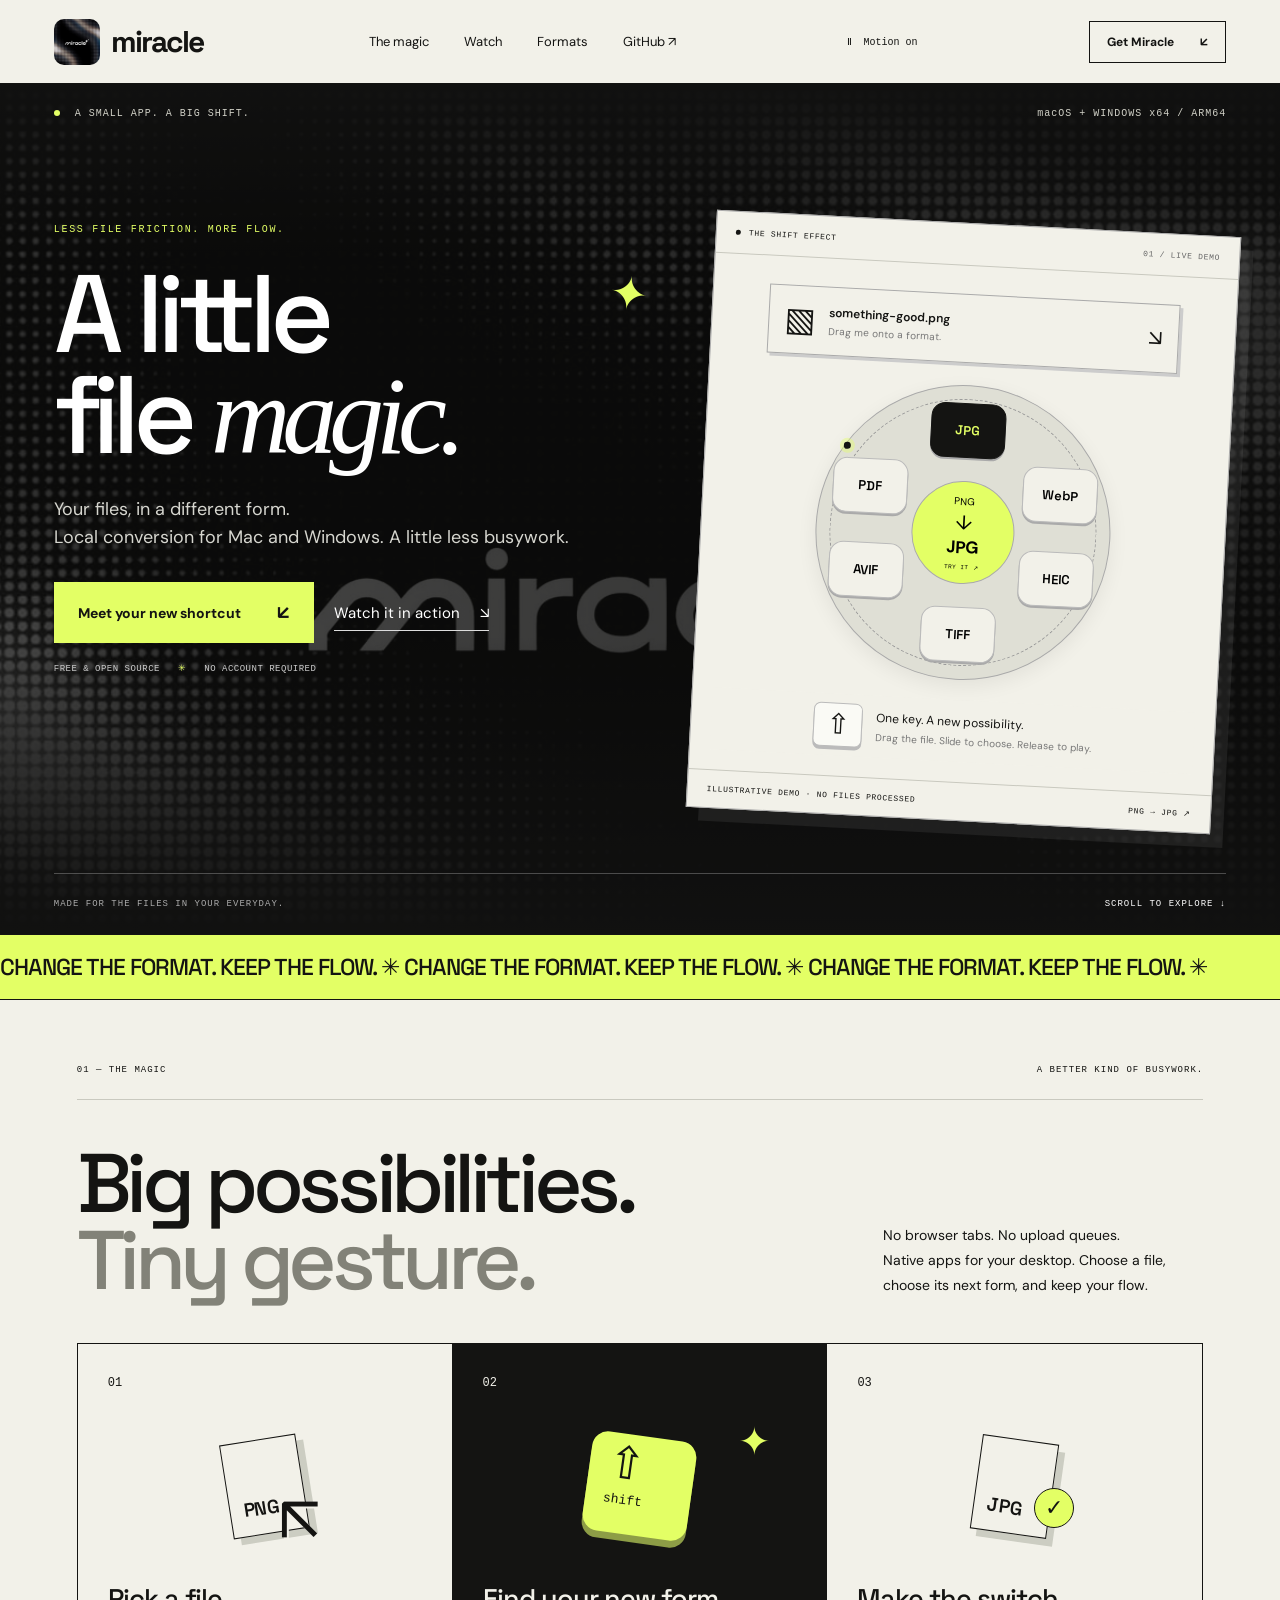
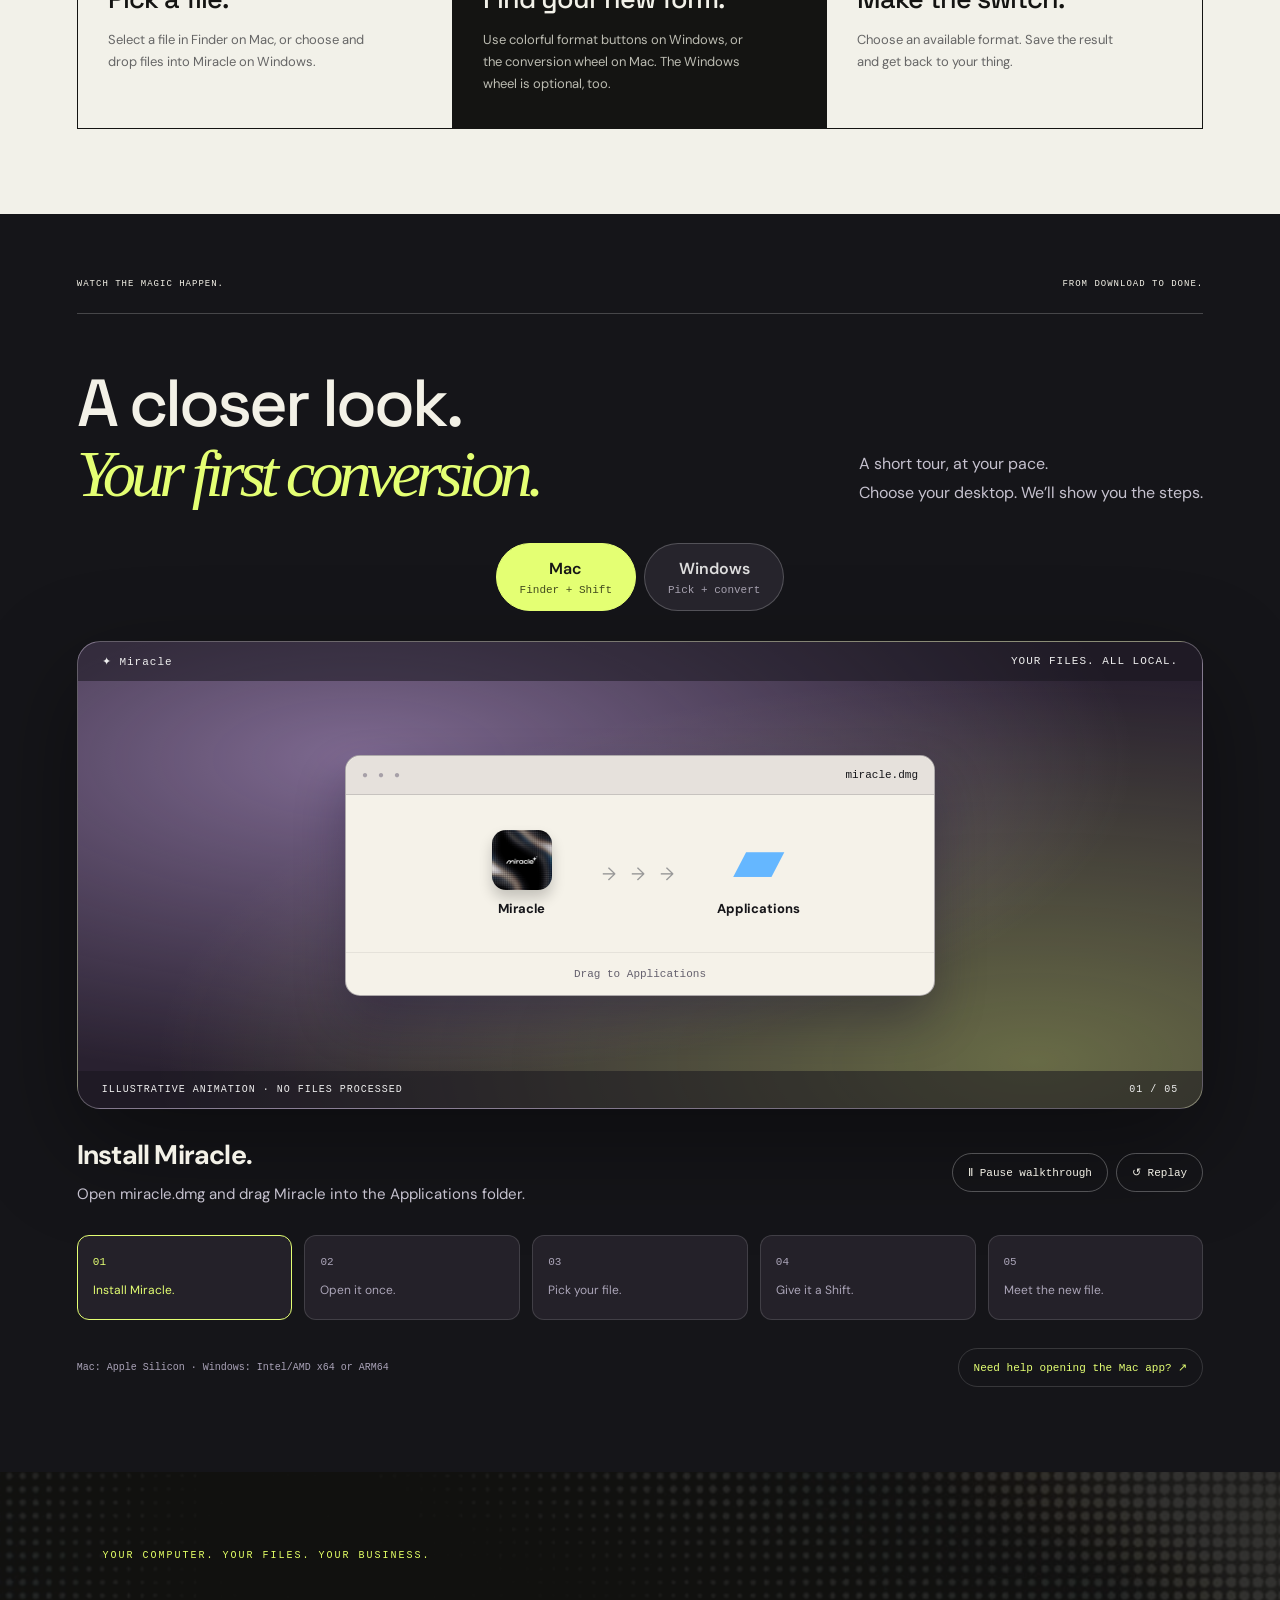
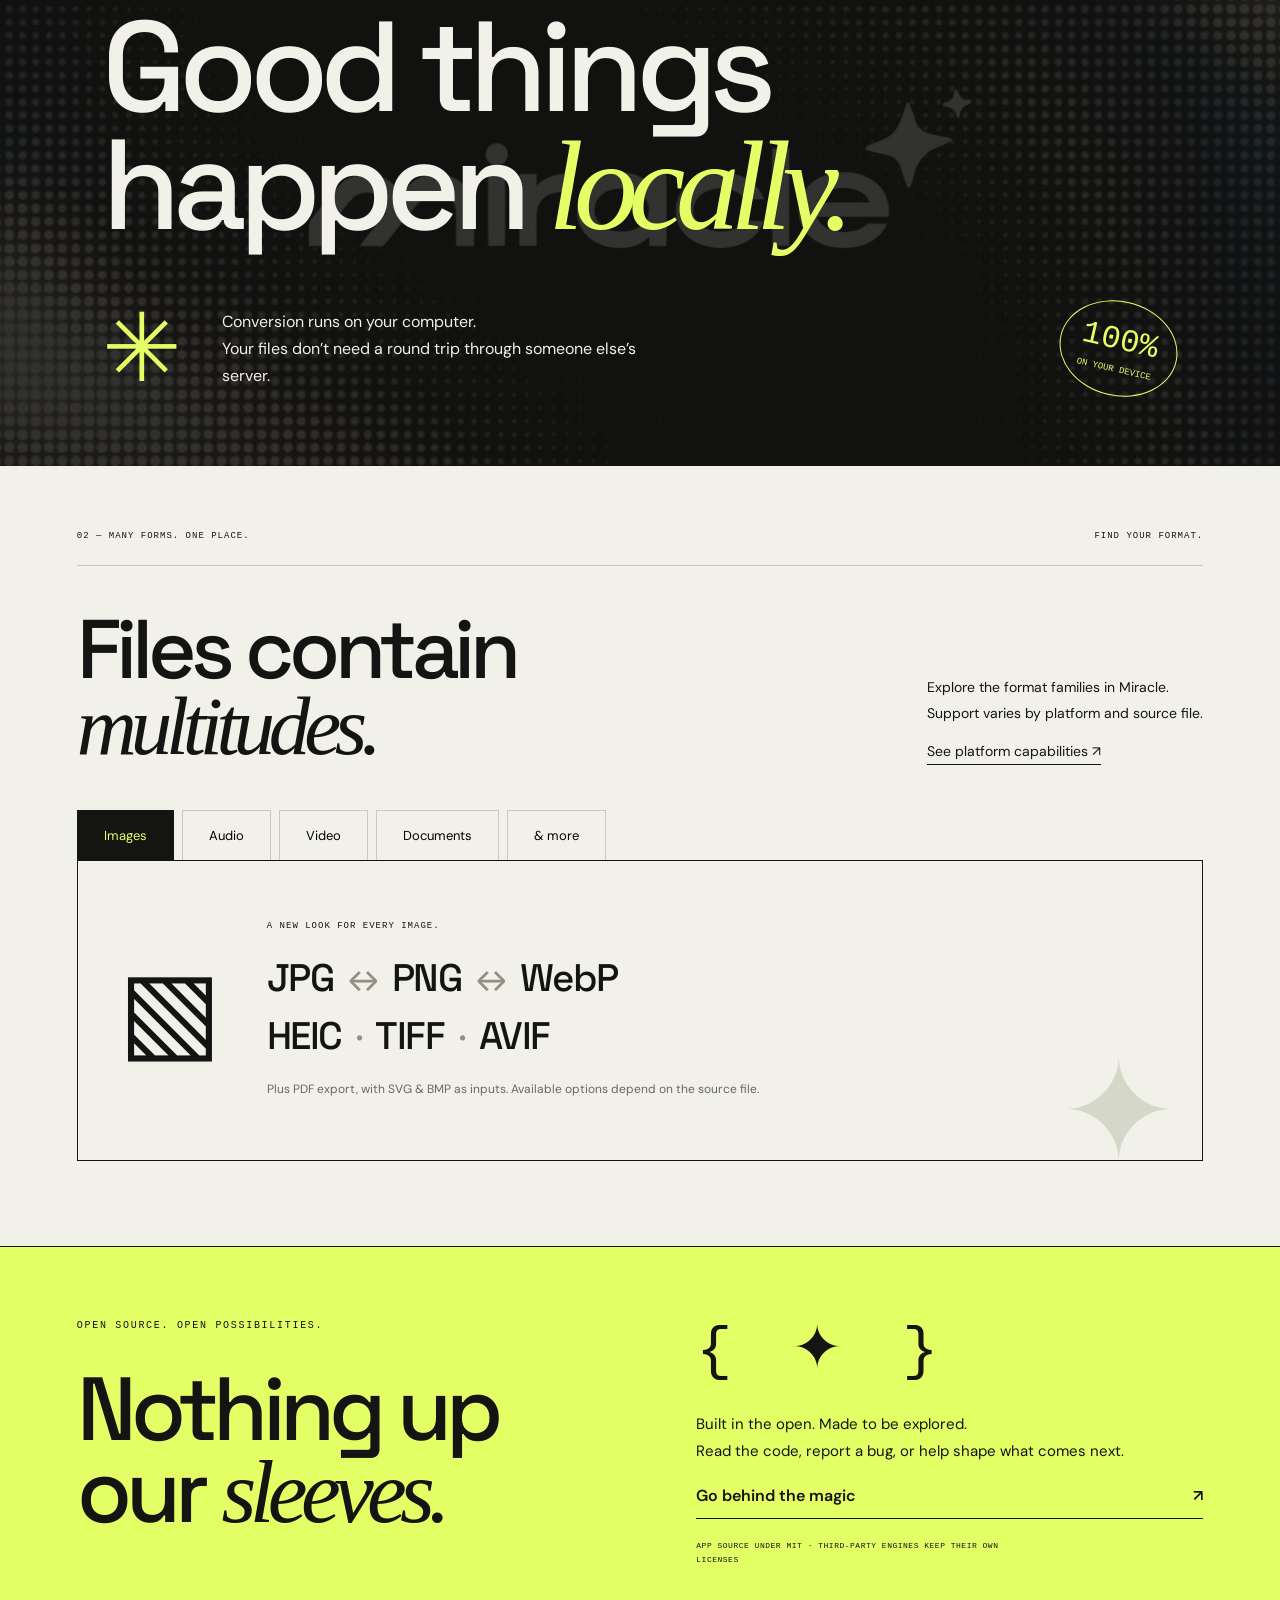
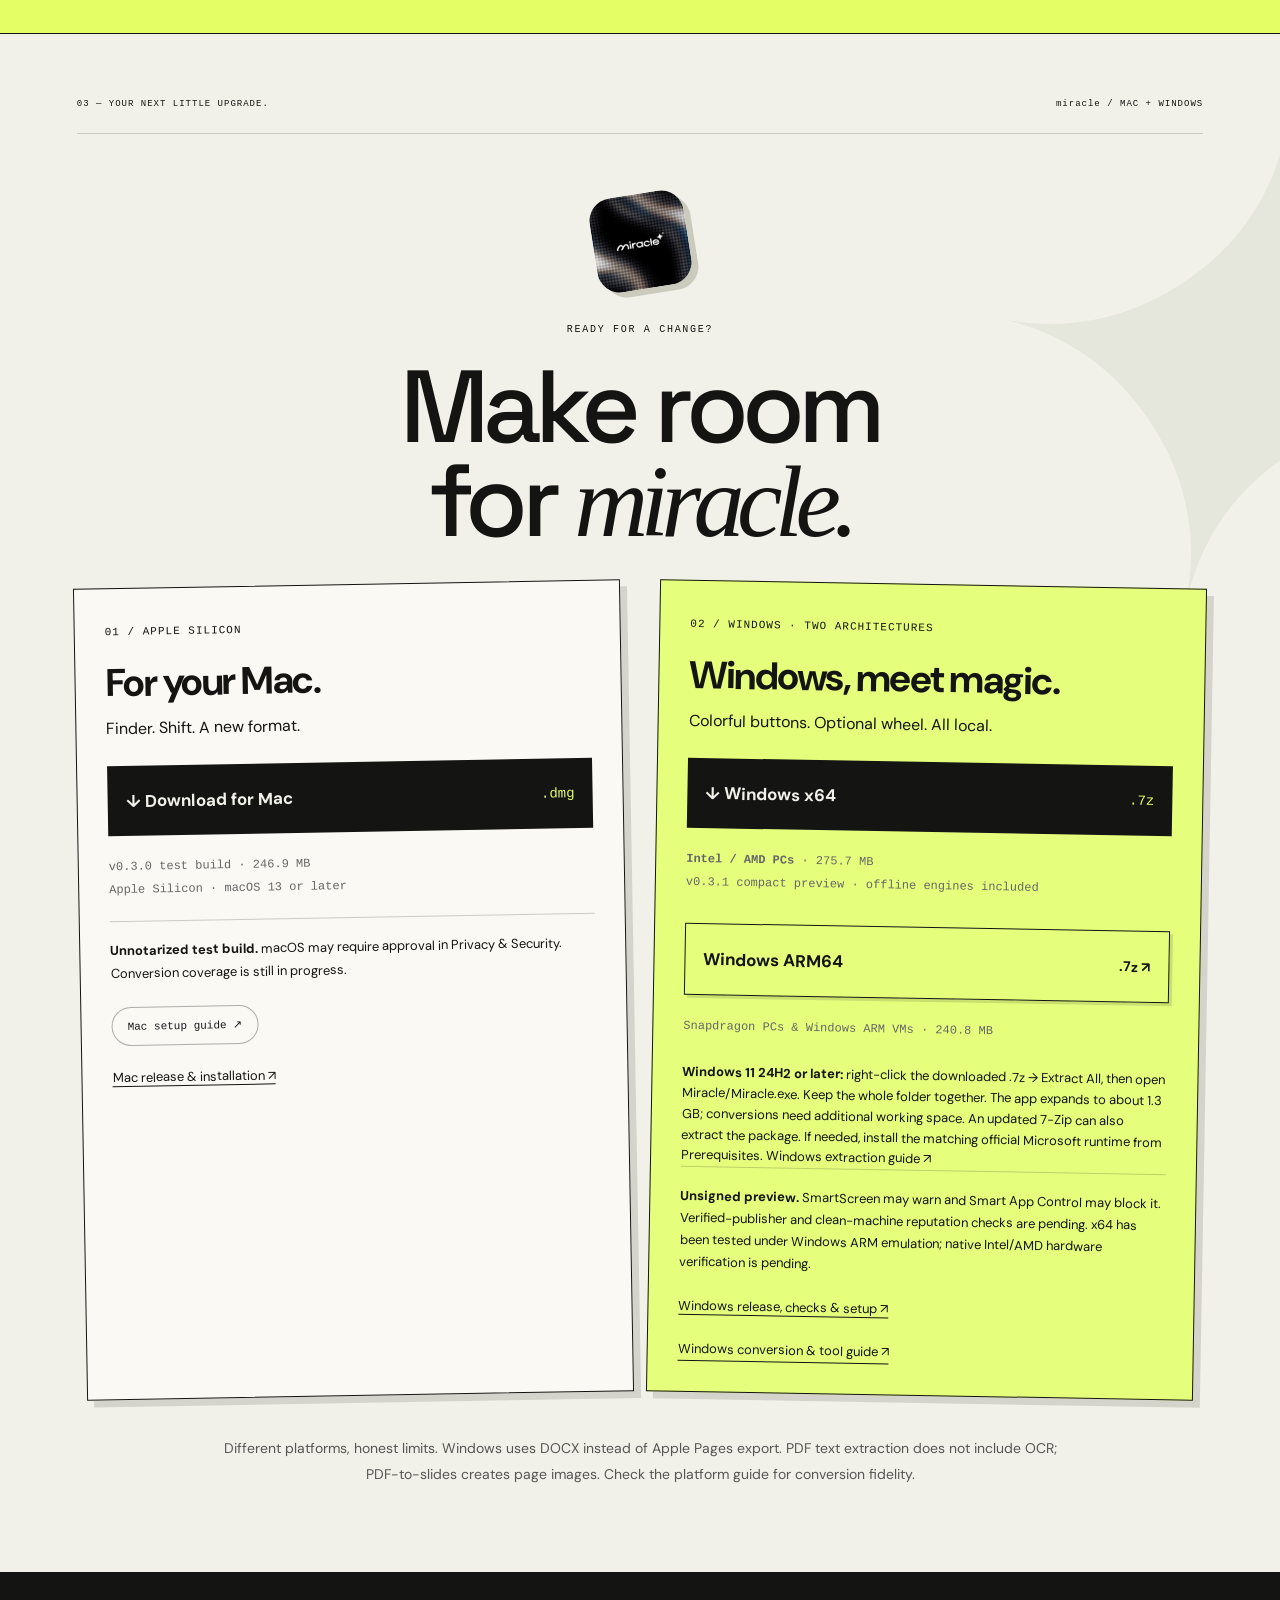
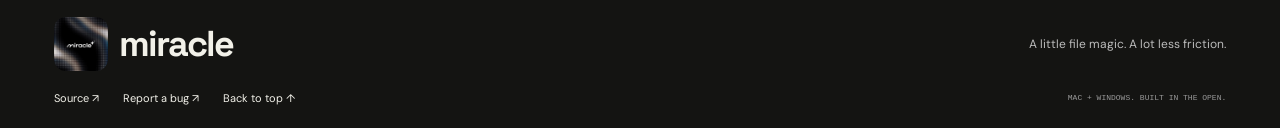
==== commit a323812c: "Offer compact Intel AMD x64 and ARM64 downloads on the website" ====
--- a/website/index.html
+++ b/website/index.html
@@ -3,7 +3,7 @@
 <head>
 <meta charset="utf-8"><meta name="viewport" content="width=device-width,initial-scale=1">
 <title>Miracle — A little file magic.</title>
-<meta name="description" content="Local file conversion for Mac and Windows 11 ARM64. Download Miracle’s open-source Mac test build or Windows offline preview.">
+<meta name="description" content="Local file conversion for Mac and Windows 11 x64 and ARM64. Download Miracle’s open-source Mac test build or Windows offline preview.">
 <meta name="theme-color" content="#111110">
 <link rel="icon" href="assets/favicon.png" type="image/png">
 <link rel="apple-touch-icon" href="assets/app-icon.png">
@@ -15,7 +15,7 @@
 <main>
 <section class="hero">
 <div class="hero-art" aria-hidden="true"></div>
-<div class="hero-top"><span><i></i> A SMALL APP. A BIG SHIFT.</span><span>macOS + WINDOWS 11 ARM64</span></div>
+<div class="hero-top"><span><i></i> A SMALL APP. A BIG SHIFT.</span><span>macOS + WINDOWS x64 / ARM64</span></div>
 <div class="hero-copy"><div class="eyebrow">LESS FILE FRICTION. MORE FLOW.</div><h1>A little<br>file <em>magic.</em><span class="heading-star" aria-hidden="true">✦</span></h1><p>Your files, in a different form.<br>Local conversion for Mac and Windows. A little less busywork.</p><a class="button yellow" href="#download">Meet your new shortcut <span>↙</span></a><a class="watch-tour-link" href="#walkthrough">Watch it in action <span>↘</span></a><div class="hero-note">FREE & OPEN SOURCE <span>✳</span> NO ACCOUNT REQUIRED</div></div>
 <div class="hero-demo" id="conversion-demo"><div class="demo-label"><span class="dot"></span> THE SHIFT EFFECT <span>01 / LIVE DEMO</span></div><div class="demo-stage"><div class="file-chip" role="button" tabindex="0" aria-label="Drag the sample file onto a format, or press Enter to preview the selected format"><span class="file-icon">▧</span><span><span id="demo-filename">something-good.png</span><small id="demo-file-status">Drag me onto a format.</small></span><span class="small-arrow">↘</span></div><div class="wheel" aria-label="Interactive conversion wheel"><div class="wheel-orbit"></div><button class="format active f0" data-format="JPG">JPG</button><button class="format f1" data-format="WebP">WebP</button><button class="format f2" data-format="HEIC">HEIC</button><button class="format f3" data-format="TIFF">TIFF</button><button class="format f4" data-format="AVIF">AVIF</button><button class="format f5" data-format="PDF">PDF</button><button class="wheel-center" type="button" aria-label="Play sample conversion to JPG"><span>PNG</span><span class="convert-arrow">↓</span><strong id="selected-format">JPG</strong><small class="center-hint">TRY IT ↗</small></button><span class="orbit-dot" aria-hidden="true"></span><div class="magic-burst" aria-hidden="true"><span style="--i:0">✦</span><span style="--i:1">✦</span><span style="--i:2">✦</span><span style="--i:3">✦</span><span style="--i:4">✦</span><span style="--i:5">✦</span><span style="--i:6">✦</span><span style="--i:7">✦</span></div></div><div class="demo-caption"><kbd>⇧</kbd><span>One key. A new possibility.<small>Drag the file. Slide to choose. Release to play.</small></span></div></div><div class="demo-bottom"><span>ILLUSTRATIVE DEMO · NO FILES PROCESSED</span><span id="demo-output" aria-live="polite">PNG → JPG ↗</span></div></div>
 <div class="hero-bottom"><span>MADE FOR THE FILES IN YOUR EVERYDAY.</span><a href="#magic">SCROLL TO EXPLORE ↓</a></div>
@@ -31,14 +31,14 @@
 <div class="tour-theater"><div class="tour-desktop-bar"><span>✦ Miracle</span><span>YOUR FILES. ALL LOCAL.</span></div><div class="tour-scene" role="img" aria-label="Illustrative installation walkthrough"></div><div class="tour-theater-bottom"><span>ILLUSTRATIVE ANIMATION · NO FILES PROCESSED</span><span class="tour-counter">01 / 05</span></div></div>
 <div class="tour-story"><div class="tour-step-caption"><h3 id="tour-title">Install Miracle.</h3><p id="tour-copy">Open miracle.dmg and drag Miracle into Applications.</p></div><div class="tour-controls"><button type="button" class="tour-pause" aria-pressed="true">Ⅱ Pause walkthrough</button><button type="button" class="tour-replay">↺ Replay</button></div></div>
 <div class="tour-timeline" aria-label="Walkthrough steps"><button type="button" data-tour-step="0" aria-current="step"><span>01</span><small>Install Miracle.</small><i></i></button><button type="button" data-tour-step="1" aria-current="false"><span>02</span><small>Open it once.</small><i></i></button><button type="button" data-tour-step="2" aria-current="false"><span>03</span><small>Pick your file.</small><i></i></button><button type="button" data-tour-step="3" aria-current="false"><span>04</span><small>Give it a Shift.</small><i></i></button><button type="button" data-tour-step="4" aria-current="false"><span>05</span><small>Meet the new file.</small><i></i></button></div>
-</div><div class="tour-footnote"><span>Mac: Apple Silicon · Windows: Windows 11 ARM64 preview</span><button type="button" data-mac-setup>Need help opening the Mac app? ↗</button></div>
+</div><div class="tour-footnote"><span>Mac: Apple Silicon · Windows: Intel/AMD x64 or ARM64</span><button type="button" data-mac-setup>Need help opening the Mac app? ↗</button></div>
 </section>
 <section class="statement"><span class="statement-kicker">YOUR COMPUTER. YOUR FILES. YOUR BUSINESS.</span><h2>Good things<br>happen <em>locally.</em></h2><div class="statement-footer"><span class="huge-star">✳</span><p>Conversion runs on your computer.<br>Your files don’t need a round trip through someone else’s server.</p><span class="stamp">100%<br><small>ON YOUR DEVICE</small></span></div></section>
 <section id="formats" class="formats section"><div class="section-top"><span>02 — MANY FORMS. ONE PLACE.</span><span>FIND YOUR FORMAT.</span></div><div class="formats-heading"><h2>Files contain<br><em>multitudes.</em></h2><p>Explore the format families in Miracle.<br>Support varies by platform and source file.<br><a href="https://github.com/ishuu9837/Miracle#readme" target="_blank" rel="noopener">See platform capabilities ↗</a></p></div><div class="format-tabs" role="tablist" aria-label="Format families"><button role="tab" aria-selected="true" data-family="images">Images</button><button role="tab" aria-selected="false" data-family="audio">Audio</button><button role="tab" aria-selected="false" data-family="video">Video</button><button role="tab" aria-selected="false" data-family="documents">Documents</button><button role="tab" aria-selected="false" data-family="more">& more</button></div><div class="format-panel" role="tabpanel" tabindex="0" id="format-panel"><div class="format-symbol" aria-hidden="true">▧</div><div><div class="format-eyebrow" id="family-caption">A NEW LOOK FOR EVERY IMAGE.</div><div class="format-names" id="family-formats">JPG <span>↔</span> PNG <span>↔</span> WebP<br>HEIC <span>·</span> TIFF <span>·</span> AVIF</div><p id="family-note">Plus PDF export, with SVG & BMP as inputs. Available options depend on the source file.</p></div><span class="panel-star" aria-hidden="true">✦</span></div></section>
 <section class="open-source"><div><span class="eyebrow">OPEN SOURCE. OPEN POSSIBILITIES.</span><h2>Nothing up<br>our <em>sleeves.</em></h2></div><div class="open-right"><span class="code-art" aria-hidden="true">{ ✦ }</span><p>Built in the open. Made to be explored.<br>Read the code, report a bug, or help shape what comes next.</p><a class="text-link" href="https://github.com/ishuu9837/Miracle" target="_blank" rel="noopener">Go behind the magic <span>↗</span></a><small>APP SOURCE UNDER MIT · THIRD-PARTY ENGINES KEEP THEIR OWN LICENSES</small></div></section>
-<section id="download" class="download section"><div class="section-top"><span>03 — YOUR NEXT LITTLE UPGRADE.</span><span>miracle / v0.3.0</span></div><div class="download-content"><div class="download-icon"><img src="assets/app-icon.png" alt="Miracle app logo" width="95" height="95"></div><span class="eyebrow">READY FOR A CHANGE?</span><h2>Make room<br>for <em>miracle.</em></h2><div class="platform-downloads">
+<section id="download" class="download section"><div class="section-top"><span>03 — YOUR NEXT LITTLE UPGRADE.</span><span>miracle / MAC + WINDOWS</span></div><div class="download-content"><div class="download-icon"><img src="assets/app-icon.png" alt="Miracle app logo" width="95" height="95"></div><span class="eyebrow">READY FOR A CHANGE?</span><h2>Make room<br>for <em>miracle.</em></h2><div class="platform-downloads">
 <article class="platform-card mac-card" aria-labelledby="mac-title"><span class="platform-tag">01 / APPLE SILICON</span><h3 id="mac-title">For your Mac.</h3><p>Finder. Shift. A new format.</p><a class="button black" id="dmg-download" href="https://github.com/ishuu9837/Miracle/releases/download/v0.3.0/miracle.dmg">↓ Download for Mac <span>.dmg</span></a><p class="download-meta">v0.3.0 test build · 246.9 MB<br>Apple Silicon · macOS 13 or later</p><div class="platform-warning"><strong>Unnotarized test build.</strong> macOS may require approval in Privacy &amp; Security. Conversion coverage is still in progress.</div><button type="button" class="mac-setup-link" data-mac-setup>Mac setup guide ↗</button><a class="release-link" href="https://github.com/ishuu9837/Miracle/releases/tag/v0.3.0" target="_blank" rel="noopener">Mac release &amp; installation ↗</a></article>
-<article class="platform-card windows-card" aria-labelledby="windows-title"><span class="platform-tag">02 / WINDOWS 11 ARM64 PREVIEW</span><h3 id="windows-title">Windows, meet magic.</h3><p>Colorful buttons. Optional wheel. All local.</p><a class="button black" id="windows-download" href="https://github.com/ishuu9837/Miracle/releases/download/windows-v0.3.0-preview/Miracle-Windows-ARM64-v0.3-preview.zip">↓ Download for Windows <span>.zip</span></a><p class="download-meta">v0.3 preview · 710.2 MB<br>Windows 11 ARM64 · offline engines included</p><div class="platform-warning"><strong>Unsigned preview.</strong> SmartScreen may warn and Smart App Control may block it. Verified-publisher and clean-machine reputation checks are pending. This ARM64 build is for Snapdragon PCs and Windows ARM VMs; Intel/AMD x64 is not released.</div><p class="install-hint">Extract the entire ZIP, then open Miracle.exe. If needed, install the official Microsoft ARM64 runtime from the included Prerequisites folder.</p><a class="release-link" href="https://github.com/ishuu9837/Miracle/releases/tag/windows-v0.3.0-preview" target="_blank" rel="noopener">Windows release, checks &amp; setup ↗</a><a class="feature-link" href="https://github.com/ishuu9837/Miracle/blob/main/Windows/FEATURES.md" target="_blank" rel="noopener">Windows conversion &amp; tool guide ↗</a></article>
+<article class="platform-card windows-card" aria-labelledby="windows-title"><span class="platform-tag">02 / WINDOWS · TWO ARCHITECTURES</span><h3 id="windows-title">Windows, meet magic.</h3><p>Colorful buttons. Optional wheel. All local.</p><a class="button black" id="windows-download" href="https://github.com/ishuu9837/Miracle/releases/download/windows-v0.3.1-preview/Miracle-Windows-x64-v0.3.1-compact.7z">↓ Windows x64 <span>.7z</span></a><p class="download-meta"><strong>Intel / AMD PCs</strong> · 275.7 MB<br>v0.3.1 compact preview · offline engines included</p><a class="button windows-arm-button" id="windows-arm-download" href="https://github.com/ishuu9837/Miracle/releases/download/windows-v0.3.1-preview/Miracle-Windows-ARM64-v0.3.1-compact.7z">Windows ARM64 <span>.7z ↗</span></a><p class="download-meta">Snapdragon PCs &amp; Windows ARM VMs · 240.8 MB</p><p class="install-hint"><b>Windows 11 24H2 or later:</b> right-click the downloaded .7z → Extract All, then open Miracle/Miracle.exe. Keep the whole folder together. The app expands to about 1.3 GB; conversions need additional working space. An updated 7-Zip can also extract the package. If needed, install the matching official Microsoft runtime from Prerequisites. <a href="https://support.microsoft.com/windows/experience/storage-filemanagement/zip-and-unzip-files" target="_blank" rel="noopener">Windows extraction guide ↗</a></p><div class="platform-warning"><strong>Unsigned preview.</strong> SmartScreen may warn and Smart App Control may block it. Verified-publisher and clean-machine reputation checks are pending. x64 has been tested under Windows ARM emulation; native Intel/AMD hardware verification is pending.</div><a class="release-link" href="https://github.com/ishuu9837/Miracle/releases/tag/windows-v0.3.1-preview" target="_blank" rel="noopener">Windows release, checks &amp; setup ↗</a><a class="feature-link" href="https://github.com/ishuu9837/Miracle/blob/main/Windows/FEATURES.md" target="_blank" rel="noopener">Windows conversion &amp; tool guide ↗</a></article>
 </div><p class="platform-scope">Different platforms, honest limits. Windows uses DOCX instead of Apple Pages export. PDF text extraction does not include OCR; PDF-to-slides creates page images. Check the platform guide for conversion fidelity.</p></div></section>
 </main>
 <footer><a class="wordmark" href="#" aria-label="Miracle home"><img src="assets/app-icon.png" alt="" width="46" height="46"><span class="brand-name">miracle</span></a><p>A little file magic. A lot less friction.</p><div><a href="https://github.com/ishuu9837/Miracle">Source ↗</a><a href="https://github.com/ishuu9837/Miracle/issues">Report a bug ↗</a><a href="#">Back to top ↑</a></div><small>MAC + WINDOWS. BUILT IN THE OPEN.</small></footer>
--- a/website/style.css
+++ b/website/style.css
@@ -15,3 +15,5 @@
 /* Two platforms, with requirements beside each download. */
 .platform-downloads{display:grid;grid-template-columns:repeat(2,minmax(0,1fr));gap:26px;width:100%;max-width:1120px;margin:0 auto;text-align:left}.download-content{max-width:none}.platform-card{padding:30px;border:1px solid var(--ink);box-shadow:7px 7px 0 #14141222;min-width:0;background:#faf9f3}.windows-card{background:#e5ff7d;transform:rotate(1deg)}.mac-card{transform:rotate(-1deg)}.platform-card h3{font-size:clamp(26px,3vw,39px);letter-spacing:-1.5px;line-height:1.1;margin:22px 0 12px}.platform-card>p{font-size:16px;line-height:1.6}.platform-tag{font:11px monospace;letter-spacing:1px}.platform-card .button{width:100%;padding:24px 18px;font-size:17px;gap:14px;justify-content:space-between;margin-top:24px;white-space:normal}.platform-card .button span{margin-left:0;font-size:14px}.platform-card .download-meta{font:12px/1.9 monospace;text-align:left;margin:20px 0}.platform-warning{font-size:13px;line-height:1.7;border-top:1px solid #14141233;padding-top:18px}.platform-warning strong{font-weight:700}.platform-card .install-hint{font-size:13px}.platform-card .release-link,.feature-link{font-size:13px;line-height:1.8;display:table;margin-top:20px}.feature-link{border-bottom:1px solid}.platform-scope{max-width:850px;margin:40px auto 0;font-size:14px;line-height:1.8;color:#555}
 @media(max-width:800px){.platform-downloads{grid-template-columns:1fr;gap:35px;max-width:580px}.platform-card{padding:24px}.platform-card .button{font-size:16px}.platform-scope{text-align:left}.windows-card,.mac-card{transform:none}}
+
+.windows-card .windows-arm-button{background:transparent;color:var(--ink);border:1px solid var(--ink);box-shadow:3px 3px 0 #14141222;margin-top:10px}.windows-card .windows-arm-button:hover{background:#f4ffca}.windows-card .download-meta strong{font-weight:700}.windows-card .install-hint{padding-top:4px}
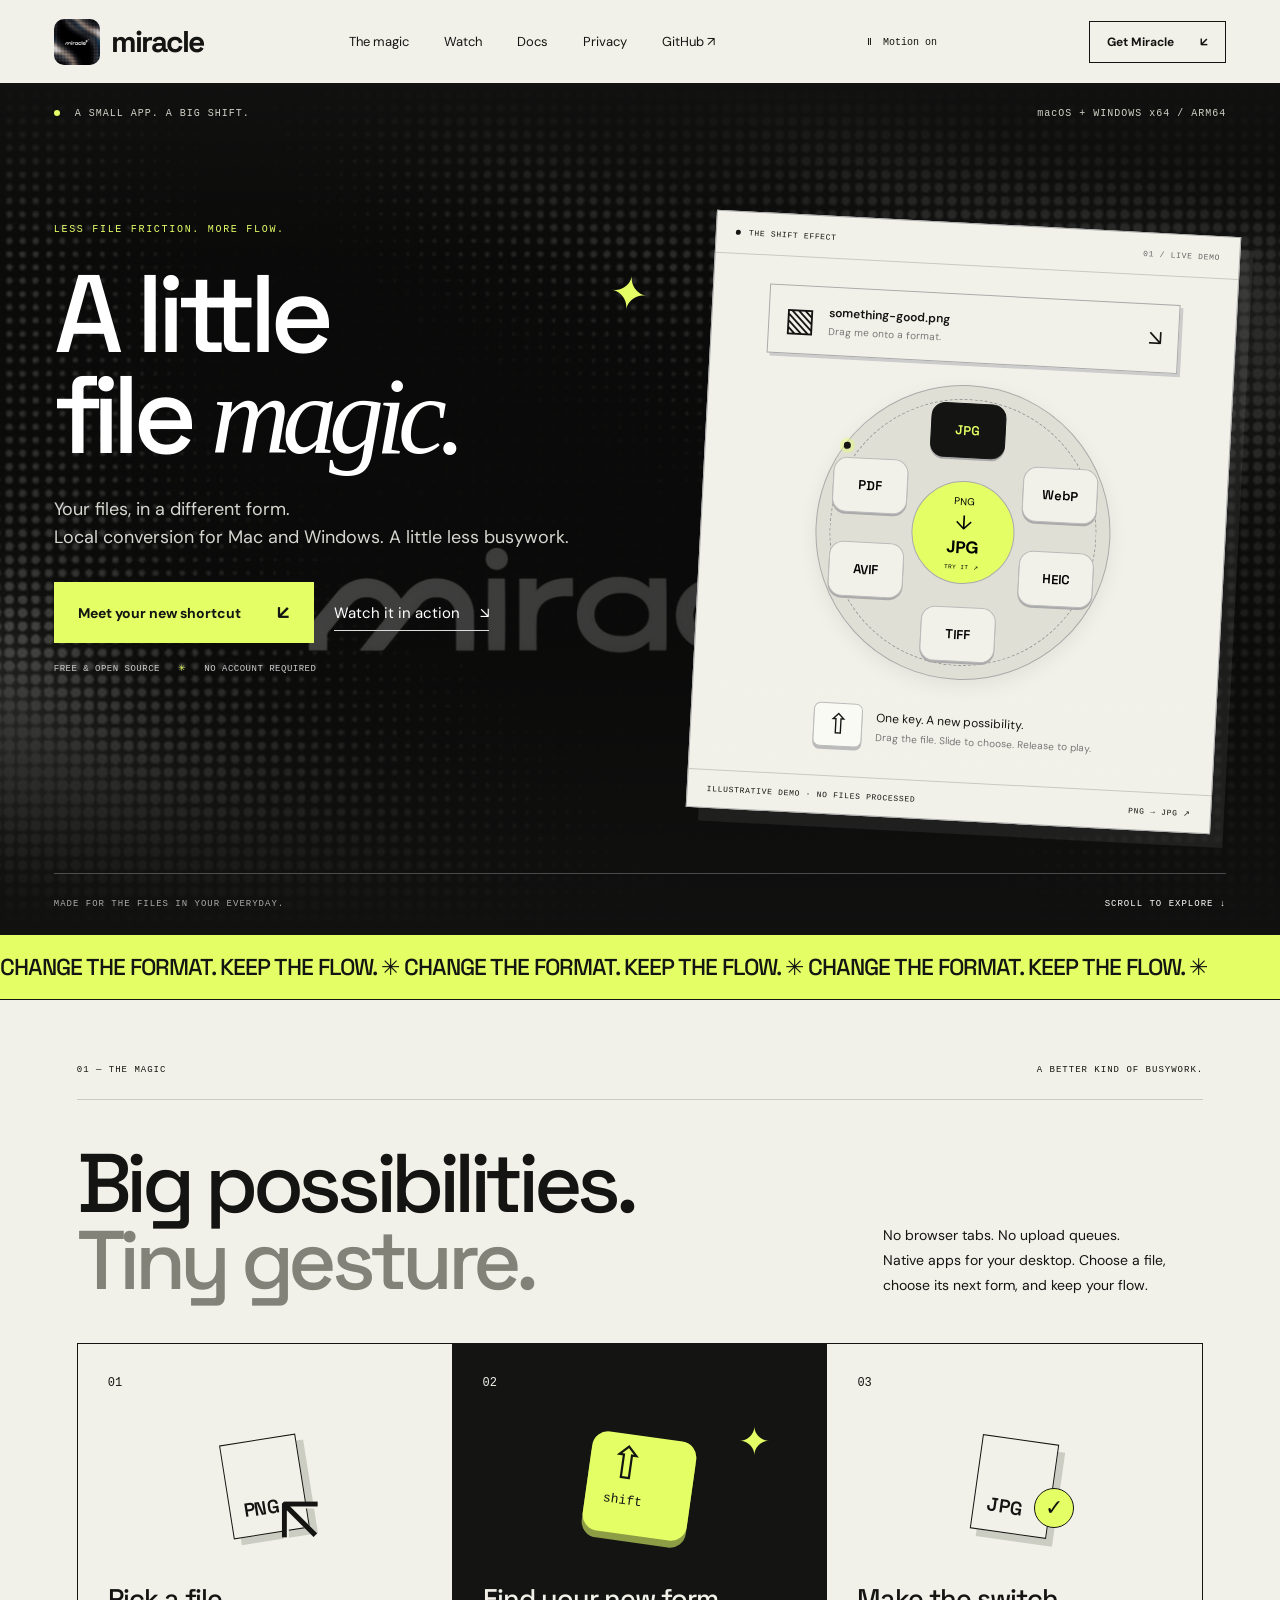
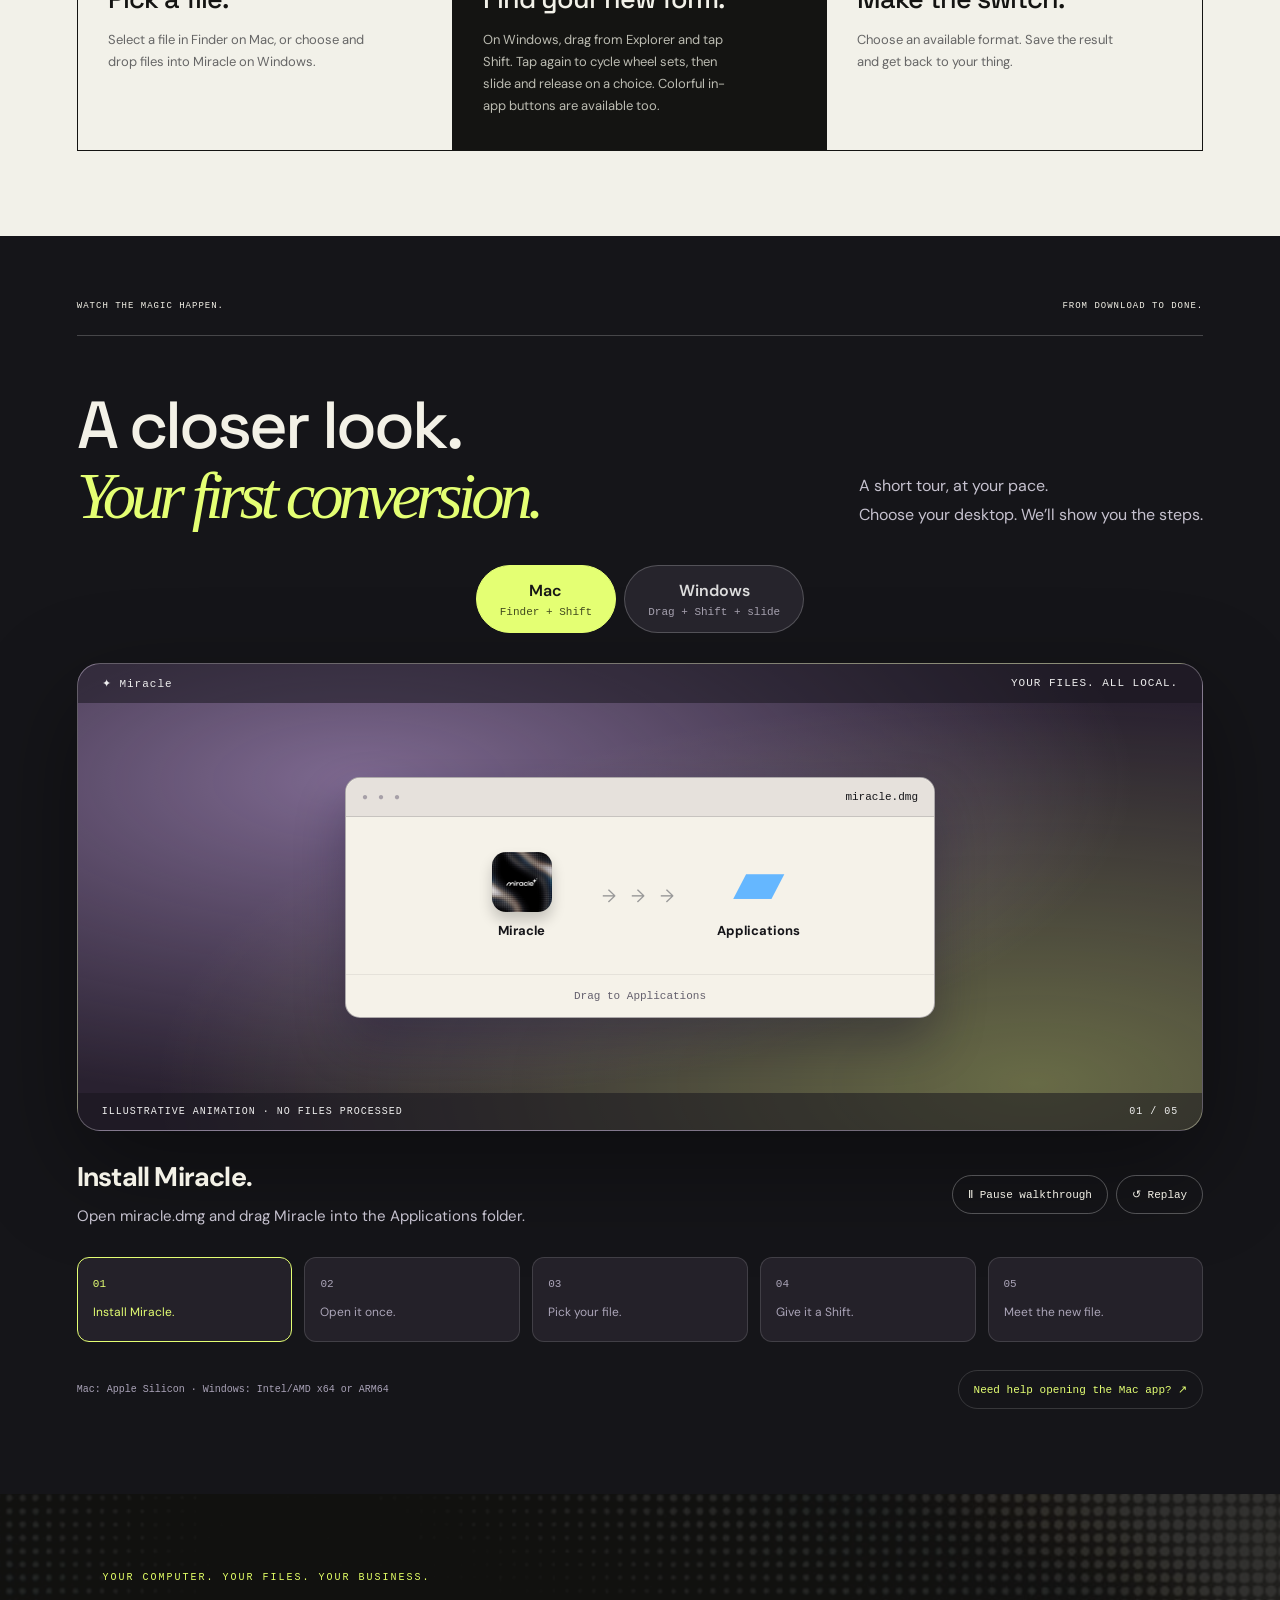
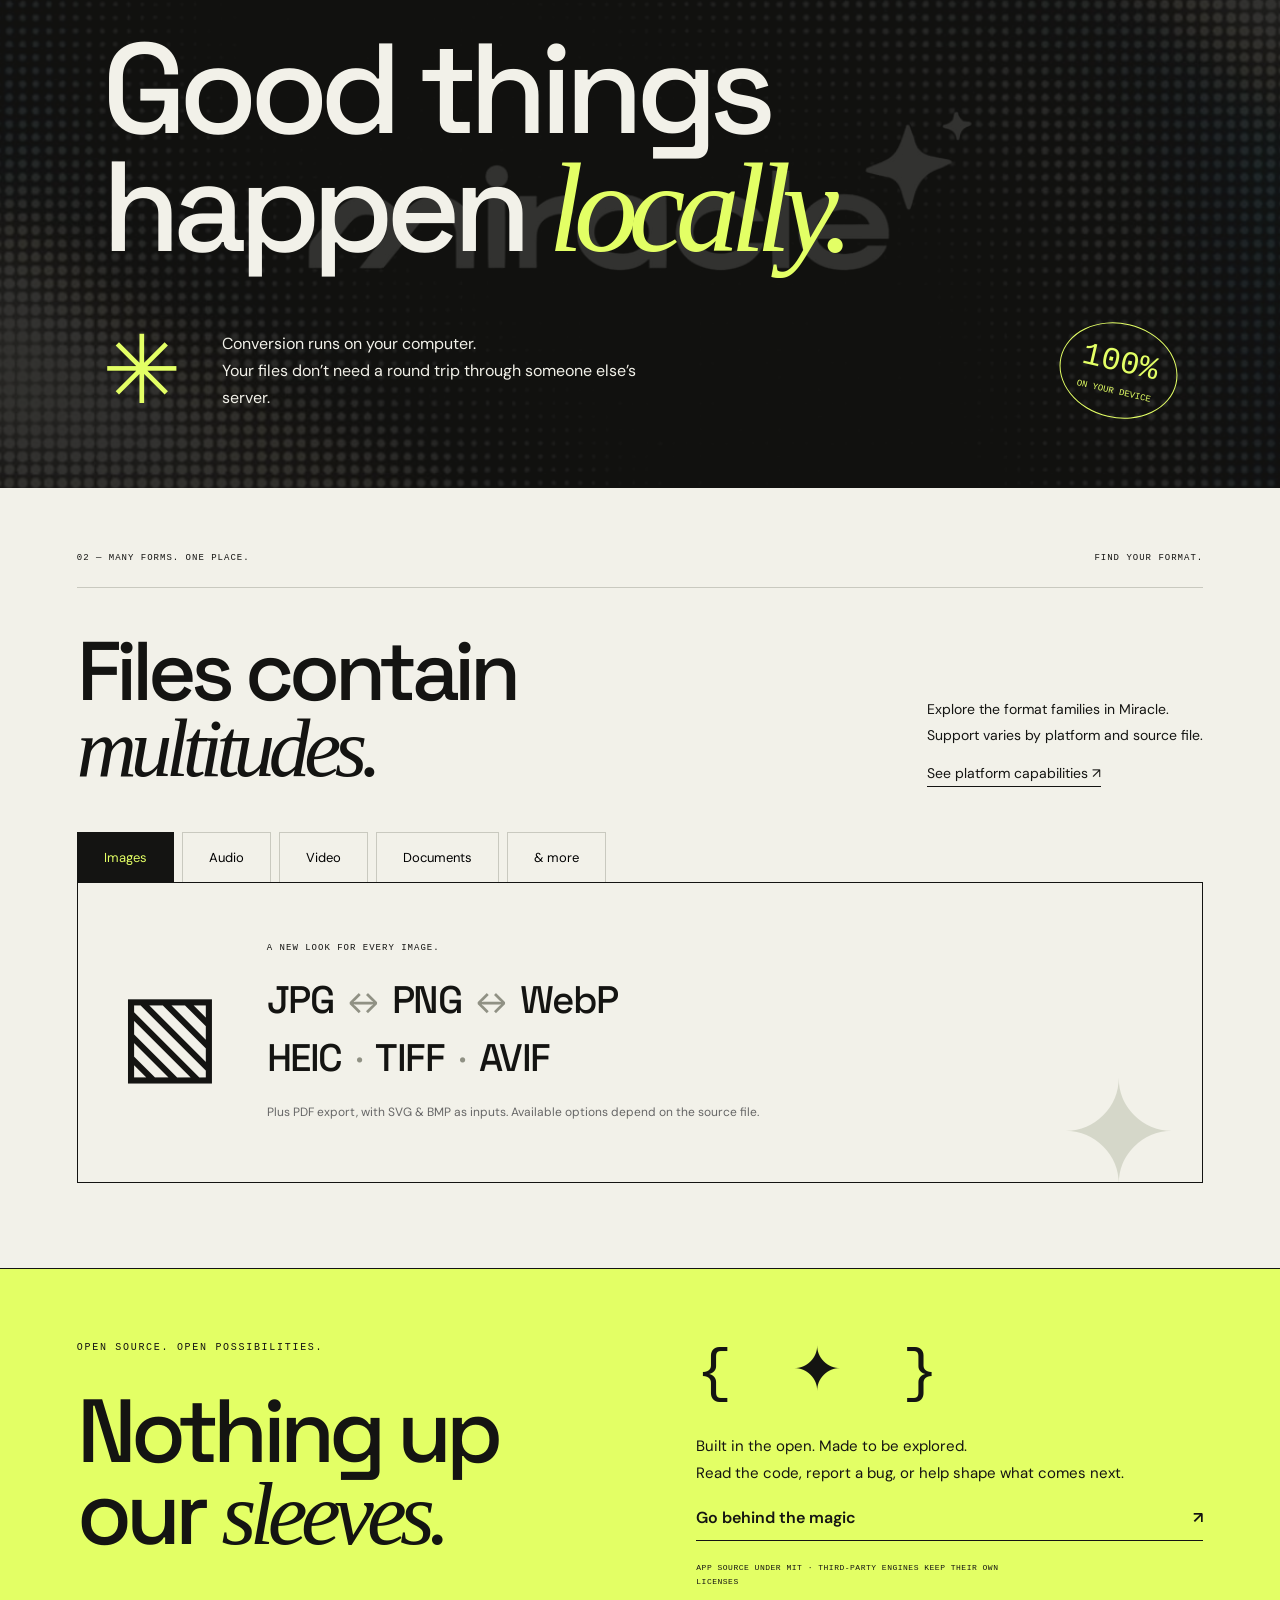
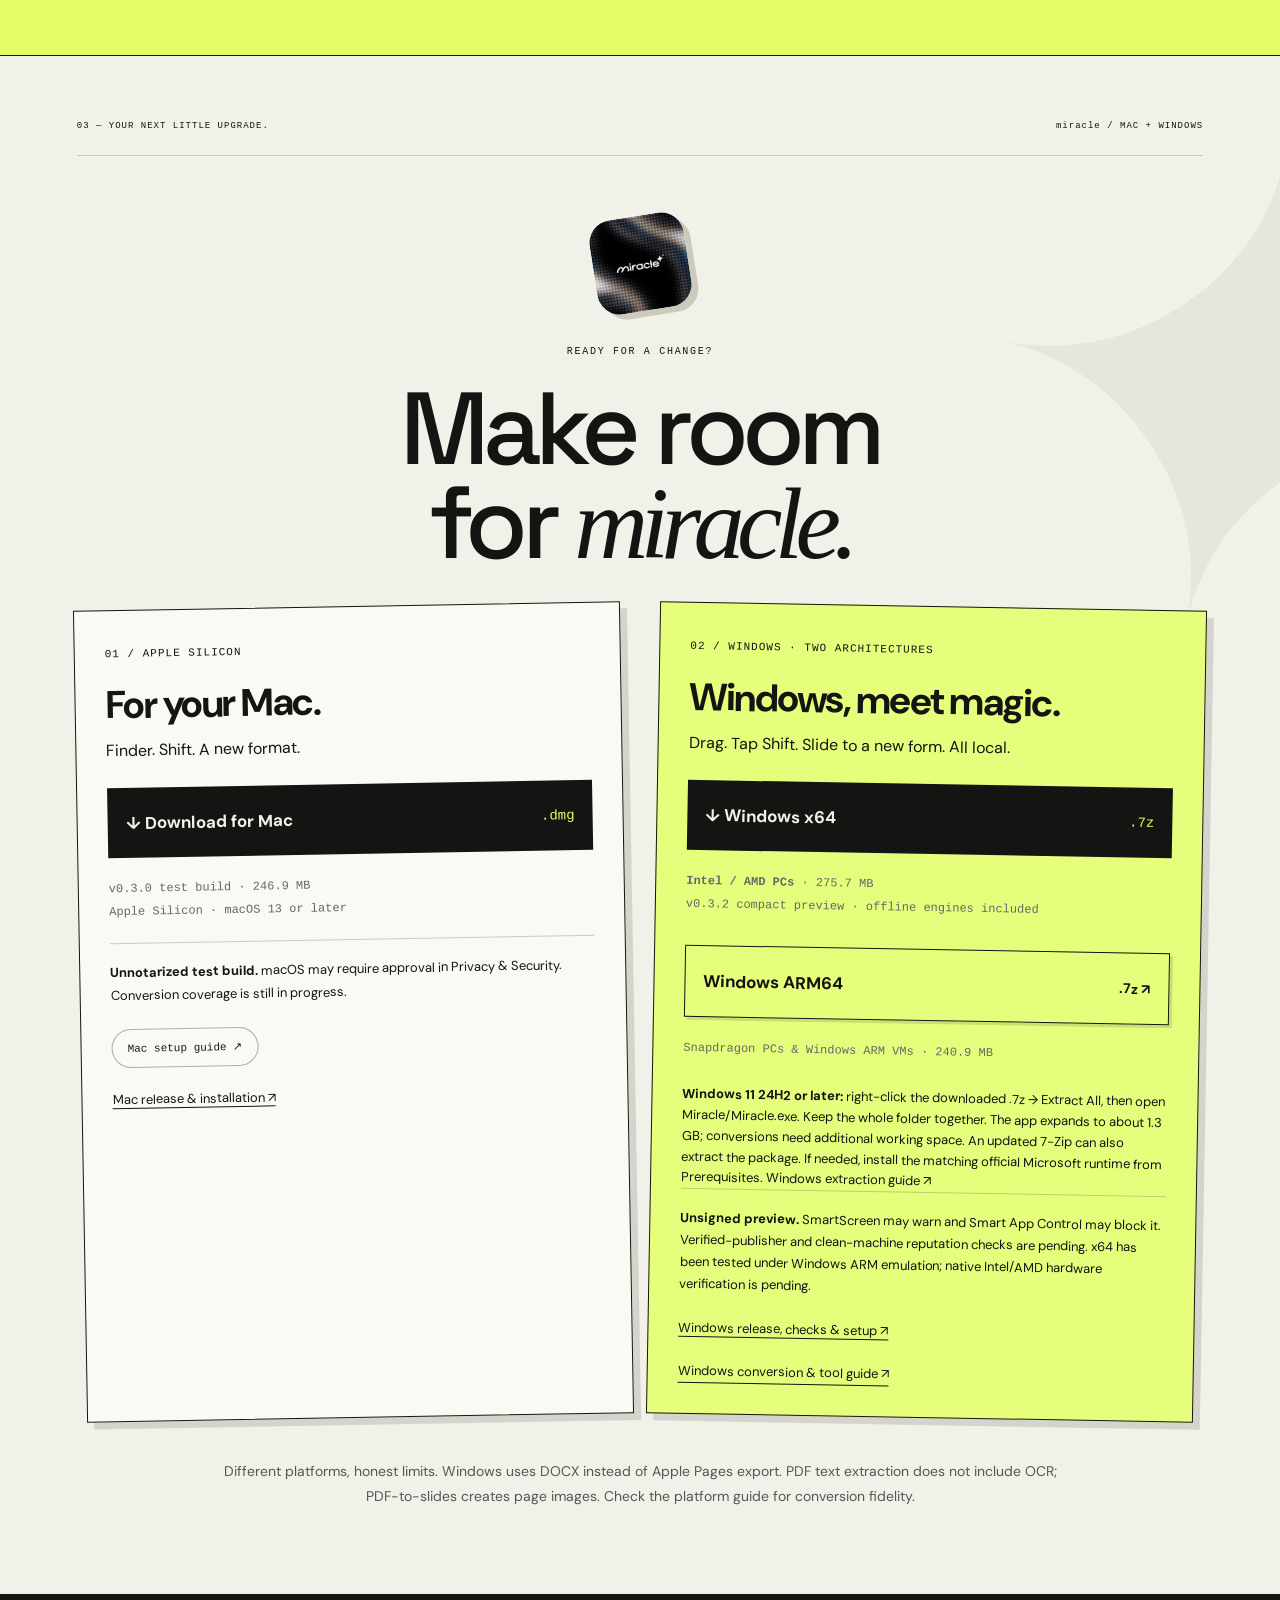
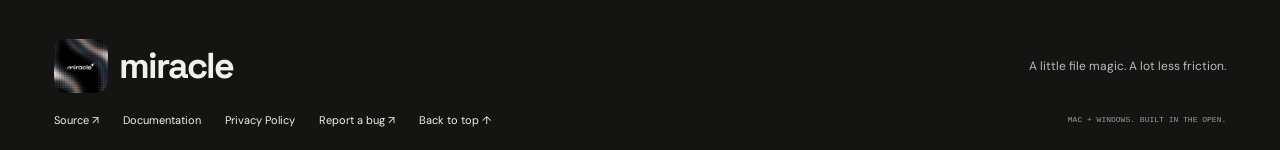
==== commit e674af17: "Add Windows Shift wheel sets and publish website guides" ====
--- a/website/index.html
+++ b/website/index.html
@@ -11,7 +11,7 @@
 <link rel="stylesheet" href="walkthrough.css">
 </head>
 <body>
-<header class="nav"><a href="#" class="wordmark" aria-label="Miracle home"><img src="assets/app-icon.png" alt="" width="46" height="46"><span class="brand-name">miracle</span></a><nav aria-label="Main navigation"><a href="#magic">The magic</a><a href="#walkthrough">Watch</a><a href="#formats">Formats</a><a href="https://github.com/ishuu9837/Miracle" target="_blank" rel="noopener">GitHub ↗</a></nav><button class="motion-toggle" type="button" aria-pressed="true" aria-label="Pause motion">Ⅱ <span>Motion on</span></button><a class="nav-download" href="#download">Get Miracle <span>↙</span></a></header>
+<header class="nav"><a href="#" class="wordmark" aria-label="Miracle home"><img src="assets/app-icon.png" alt="" width="46" height="46"><span class="brand-name">miracle</span></a><nav aria-label="Main navigation"><a href="#magic">The magic</a><a href="#walkthrough">Watch</a><a href="documentation.html">Docs</a><a href="privacy.html">Privacy</a><a href="https://github.com/ishuu9837/Miracle" target="_blank" rel="noopener">GitHub ↗</a></nav><button class="motion-toggle" type="button" aria-pressed="true" aria-label="Pause motion">Ⅱ <span>Motion on</span></button><a class="nav-download" href="#download">Get Miracle <span>↙</span></a></header>
 <main>
 <section class="hero">
 <div class="hero-art" aria-hidden="true"></div>
@@ -21,12 +21,12 @@
 <div class="hero-bottom"><span>MADE FOR THE FILES IN YOUR EVERYDAY.</span><a href="#magic">SCROLL TO EXPLORE ↓</a></div>
 </section>
 <div class="ticker" aria-hidden="true"><div>CHANGE THE FORMAT. KEEP THE FLOW. ✳ CHANGE THE FORMAT. KEEP THE FLOW. ✳ CHANGE THE FORMAT. KEEP THE FLOW. ✳ </div></div>
-<section id="magic" class="magic section"><div class="section-top"><span>01 — THE MAGIC</span><span>A BETTER KIND OF BUSYWORK.</span></div><div class="magic-heading"><h2>Big possibilities.<br><span>Tiny gesture.</span></h2><p>No browser tabs. No upload queues.<br>Native apps for your desktop. Choose a file, choose its next form, and keep your flow.</p></div><div class="steps"><article class="step"><span class="step-num">01</span><div class="step-graphic select-graphic"><span class="mini-file">PNG</span><span class="cursor">↖</span></div><h3>Pick a file.</h3><p>Select a file in Finder on Mac, or choose and drop files into Miracle on Windows.</p></article><article class="step dark-step"><span class="step-num">02</span><div class="step-graphic"><kbd class="big-key">⇧<small>shift</small></kbd><span class="key-spark">✦</span></div><h3>Find your new form.</h3><p>Use colorful format buttons on Windows, or the conversion wheel on Mac. The Windows wheel is optional, too.</p></article><article class="step"><span class="step-num">03</span><div class="step-graphic done-graphic"><span class="mini-file">JPG</span><span class="done">✓</span></div><h3>Make the switch.</h3><p>Choose an available format. Save the result and get back to your thing.</p></article></div></section>
+<section id="magic" class="magic section"><div class="section-top"><span>01 — THE MAGIC</span><span>A BETTER KIND OF BUSYWORK.</span></div><div class="magic-heading"><h2>Big possibilities.<br><span>Tiny gesture.</span></h2><p>No browser tabs. No upload queues.<br>Native apps for your desktop. Choose a file, choose its next form, and keep your flow.</p></div><div class="steps"><article class="step"><span class="step-num">01</span><div class="step-graphic select-graphic"><span class="mini-file">PNG</span><span class="cursor">↖</span></div><h3>Pick a file.</h3><p>Select a file in Finder on Mac, or choose and drop files into Miracle on Windows.</p></article><article class="step dark-step"><span class="step-num">02</span><div class="step-graphic"><kbd class="big-key">⇧<small>shift</small></kbd><span class="key-spark">✦</span></div><h3>Find your new form.</h3><p>On Windows, drag from Explorer and tap Shift. Tap again to cycle wheel sets, then slide and release on a choice. Colorful in-app buttons are available too.</p></article><article class="step"><span class="step-num">03</span><div class="step-graphic done-graphic"><span class="mini-file">JPG</span><span class="done">✓</span></div><h3>Make the switch.</h3><p>Choose an available format. Save the result and get back to your thing.</p></article></div></section>
 
 <section class="walkthrough section" id="walkthrough" aria-labelledby="walkthrough-heading">
 <div class="section-top"><span>WATCH THE MAGIC HAPPEN.</span><span>FROM DOWNLOAD TO DONE.</span></div>
 <div class="tour-heading"><h2 id="walkthrough-heading">A closer look.<br><em>Your first conversion.</em></h2><p>A short tour, at your pace.<br>Choose your desktop. We’ll show you the steps.</p></div>
-<div class="tour-platforms" role="tablist" aria-label="Walkthrough platform"><button role="tab" id="tour-mac" data-tour-platform="mac" aria-selected="true" aria-controls="tour-panel">Mac <span>Finder + Shift</span></button><button role="tab" id="tour-windows" data-tour-platform="windows" aria-selected="false" aria-controls="tour-panel" tabindex="-1">Windows <span>Pick + convert</span></button></div>
+<div class="tour-platforms" role="tablist" aria-label="Walkthrough platform"><button role="tab" id="tour-mac" data-tour-platform="mac" aria-selected="true" aria-controls="tour-panel">Mac <span>Finder + Shift</span></button><button role="tab" id="tour-windows" data-tour-platform="windows" aria-selected="false" aria-controls="tour-panel" tabindex="-1">Windows <span>Drag + Shift + slide</span></button></div>
 <div id="tour-panel" role="tabpanel" aria-labelledby="tour-mac" class="tour-panel">
 <div class="tour-theater"><div class="tour-desktop-bar"><span>✦ Miracle</span><span>YOUR FILES. ALL LOCAL.</span></div><div class="tour-scene" role="img" aria-label="Illustrative installation walkthrough"></div><div class="tour-theater-bottom"><span>ILLUSTRATIVE ANIMATION · NO FILES PROCESSED</span><span class="tour-counter">01 / 05</span></div></div>
 <div class="tour-story"><div class="tour-step-caption"><h3 id="tour-title">Install Miracle.</h3><p id="tour-copy">Open miracle.dmg and drag Miracle into Applications.</p></div><div class="tour-controls"><button type="button" class="tour-pause" aria-pressed="true">Ⅱ Pause walkthrough</button><button type="button" class="tour-replay">↺ Replay</button></div></div>
@@ -38,10 +38,10 @@
 <section class="open-source"><div><span class="eyebrow">OPEN SOURCE. OPEN POSSIBILITIES.</span><h2>Nothing up<br>our <em>sleeves.</em></h2></div><div class="open-right"><span class="code-art" aria-hidden="true">{ ✦ }</span><p>Built in the open. Made to be explored.<br>Read the code, report a bug, or help shape what comes next.</p><a class="text-link" href="https://github.com/ishuu9837/Miracle" target="_blank" rel="noopener">Go behind the magic <span>↗</span></a><small>APP SOURCE UNDER MIT · THIRD-PARTY ENGINES KEEP THEIR OWN LICENSES</small></div></section>
 <section id="download" class="download section"><div class="section-top"><span>03 — YOUR NEXT LITTLE UPGRADE.</span><span>miracle / MAC + WINDOWS</span></div><div class="download-content"><div class="download-icon"><img src="assets/app-icon.png" alt="Miracle app logo" width="95" height="95"></div><span class="eyebrow">READY FOR A CHANGE?</span><h2>Make room<br>for <em>miracle.</em></h2><div class="platform-downloads">
 <article class="platform-card mac-card" aria-labelledby="mac-title"><span class="platform-tag">01 / APPLE SILICON</span><h3 id="mac-title">For your Mac.</h3><p>Finder. Shift. A new format.</p><a class="button black" id="dmg-download" href="https://github.com/ishuu9837/Miracle/releases/download/v0.3.0/miracle.dmg">↓ Download for Mac <span>.dmg</span></a><p class="download-meta">v0.3.0 test build · 246.9 MB<br>Apple Silicon · macOS 13 or later</p><div class="platform-warning"><strong>Unnotarized test build.</strong> macOS may require approval in Privacy &amp; Security. Conversion coverage is still in progress.</div><button type="button" class="mac-setup-link" data-mac-setup>Mac setup guide ↗</button><a class="release-link" href="https://github.com/ishuu9837/Miracle/releases/tag/v0.3.0" target="_blank" rel="noopener">Mac release &amp; installation ↗</a></article>
-<article class="platform-card windows-card" aria-labelledby="windows-title"><span class="platform-tag">02 / WINDOWS · TWO ARCHITECTURES</span><h3 id="windows-title">Windows, meet magic.</h3><p>Colorful buttons. Optional wheel. All local.</p><a class="button black" id="windows-download" href="https://github.com/ishuu9837/Miracle/releases/download/windows-v0.3.1-preview/Miracle-Windows-x64-v0.3.1-compact.7z">↓ Windows x64 <span>.7z</span></a><p class="download-meta"><strong>Intel / AMD PCs</strong> · 275.7 MB<br>v0.3.1 compact preview · offline engines included</p><a class="button windows-arm-button" id="windows-arm-download" href="https://github.com/ishuu9837/Miracle/releases/download/windows-v0.3.1-preview/Miracle-Windows-ARM64-v0.3.1-compact.7z">Windows ARM64 <span>.7z ↗</span></a><p class="download-meta">Snapdragon PCs &amp; Windows ARM VMs · 240.8 MB</p><p class="install-hint"><b>Windows 11 24H2 or later:</b> right-click the downloaded .7z → Extract All, then open Miracle/Miracle.exe. Keep the whole folder together. The app expands to about 1.3 GB; conversions need additional working space. An updated 7-Zip can also extract the package. If needed, install the matching official Microsoft runtime from Prerequisites. <a href="https://support.microsoft.com/windows/experience/storage-filemanagement/zip-and-unzip-files" target="_blank" rel="noopener">Windows extraction guide ↗</a></p><div class="platform-warning"><strong>Unsigned preview.</strong> SmartScreen may warn and Smart App Control may block it. Verified-publisher and clean-machine reputation checks are pending. x64 has been tested under Windows ARM emulation; native Intel/AMD hardware verification is pending.</div><a class="release-link" href="https://github.com/ishuu9837/Miracle/releases/tag/windows-v0.3.1-preview" target="_blank" rel="noopener">Windows release, checks &amp; setup ↗</a><a class="feature-link" href="https://github.com/ishuu9837/Miracle/blob/main/Windows/FEATURES.md" target="_blank" rel="noopener">Windows conversion &amp; tool guide ↗</a></article>
+<article class="platform-card windows-card" aria-labelledby="windows-title"><span class="platform-tag">02 / WINDOWS · TWO ARCHITECTURES</span><h3 id="windows-title">Windows, meet magic.</h3><p>Drag. Tap Shift. Slide to a new form. All local.</p><a class="button black" id="windows-download" href="https://github.com/ishuu9837/Miracle/releases/download/windows-v0.3.2-preview/Miracle-Windows-x64-v0.3.2-compact.7z">↓ Windows x64 <span>.7z</span></a><p class="download-meta"><strong>Intel / AMD PCs</strong> · 275.7 MB<br>v0.3.2 compact preview · offline engines included</p><a class="button windows-arm-button" id="windows-arm-download" href="https://github.com/ishuu9837/Miracle/releases/download/windows-v0.3.2-preview/Miracle-Windows-ARM64-v0.3.2-compact.7z">Windows ARM64 <span>.7z ↗</span></a><p class="download-meta">Snapdragon PCs &amp; Windows ARM VMs · 240.9 MB</p><p class="install-hint"><b>Windows 11 24H2 or later:</b> right-click the downloaded .7z → Extract All, then open Miracle/Miracle.exe. Keep the whole folder together. The app expands to about 1.3 GB; conversions need additional working space. An updated 7-Zip can also extract the package. If needed, install the matching official Microsoft runtime from Prerequisites. <a href="https://support.microsoft.com/windows/experience/storage-filemanagement/zip-and-unzip-files" target="_blank" rel="noopener">Windows extraction guide ↗</a></p><div class="platform-warning"><strong>Unsigned preview.</strong> SmartScreen may warn and Smart App Control may block it. Verified-publisher and clean-machine reputation checks are pending. x64 has been tested under Windows ARM emulation; native Intel/AMD hardware verification is pending.</div><a class="release-link" href="https://github.com/ishuu9837/Miracle/releases/tag/windows-v0.3.2-preview" target="_blank" rel="noopener">Windows release, checks &amp; setup ↗</a><a class="feature-link" href="https://github.com/ishuu9837/Miracle/blob/main/Windows/FEATURES.md" target="_blank" rel="noopener">Windows conversion &amp; tool guide ↗</a></article>
 </div><p class="platform-scope">Different platforms, honest limits. Windows uses DOCX instead of Apple Pages export. PDF text extraction does not include OCR; PDF-to-slides creates page images. Check the platform guide for conversion fidelity.</p></div></section>
 </main>
-<footer><a class="wordmark" href="#" aria-label="Miracle home"><img src="assets/app-icon.png" alt="" width="46" height="46"><span class="brand-name">miracle</span></a><p>A little file magic. A lot less friction.</p><div><a href="https://github.com/ishuu9837/Miracle">Source ↗</a><a href="https://github.com/ishuu9837/Miracle/issues">Report a bug ↗</a><a href="#">Back to top ↑</a></div><small>MAC + WINDOWS. BUILT IN THE OPEN.</small></footer>
+<footer><a class="wordmark" href="#" aria-label="Miracle home"><img src="assets/app-icon.png" alt="" width="46" height="46"><span class="brand-name">miracle</span></a><p>A little file magic. A lot less friction.</p><div><a href="https://github.com/ishuu9837/Miracle">Source ↗</a><a href="documentation.html">Documentation</a><a href="privacy.html">Privacy Policy</a><a href="https://github.com/ishuu9837/Miracle/issues">Report a bug ↗</a><a href="#">Back to top ↑</a></div><small>MAC + WINDOWS. BUILT IN THE OPEN.</small></footer>
 
 <dialog id="mac-setup" aria-labelledby="mac-setup-title" aria-describedby="mac-setup-summary">
 <button type="button" class="setup-close" data-close-setup aria-label="Close Mac setup guide" autofocus>×</button><div class="setup-brand"><img src="assets/app-icon.png" width="46" height="46" alt=""><span>MIRACLE FOR MAC · DMG</span></div>
--- a/website/walkthrough.css
+++ b/website/walkthrough.css
@@ -4,3 +4,10 @@
 @media(max-width:800px){.tour-heading{display:block;margin-top:35px}.tour-heading h2{letter-spacing:-2px}.tour-heading p{margin-top:20px}.tour-story{align-items:start;flex-direction:column}.tour-scene{padding:22px 16px;min-height:330px}.tour-mac-convert{gap:10px}.tour-mac-convert>.tour-file{display:none}.tour-mac-convert kbd{font-size:25px;padding:8px}.tour-ring{width:245px;height:245px;transform:scale(.9);margin:-12px}.tour-jpg{left:92px}.tour-tiff{left:90px}.tour-ring-hub{inset:79px}.tour-timeline{gap:6px}.tour-timeline button{padding:12px 8px;min-height:75px}.tour-timeline small{font-size:10px}.tour-footnote{align-items:start;flex-direction:column}.tour-theater-bottom{font-size:8px;padding:12px}.tour-desktop-bar{font-size:9px;padding:12px}.tour-install{gap:10px;padding:30px 10px}.tour-app{min-width:75px}.tour-dashes{font-size:12px;letter-spacing:0}.tour-file{min-width:0;font-size:9px;padding:12px 5px}.tour-file-grid{gap:8px;padding:25px 8px}.tour-file>span{font-size:35px}.tour-file small{font-size:8px}.tour-result{gap:16px}.tour-titlebar{font-size:9px;padding:12px}.tour-options{gap:9px;padding:22px 16px 16px}.tour-option{font-size:12px}.hero-copy>.button+.watch-tour-link{margin-left:0;display:table}.tour-step-caption h3{font-size:25px}#mac-setup{padding:25px 22px}#mac-setup h2{font-size:36px}.setup-links{flex-wrap:wrap}.setup-brand{font-size:9px;letter-spacing:0}.setup-close{right:13px;top:13px}}
 @media(prefers-reduced-motion:reduce){.walkthrough *{animation:none!important}}
 .walkthrough:not(.tour-playing) .tour-window,.walkthrough:not(.tour-playing) .tour-launch,.walkthrough:not(.tour-playing) .result-file{animation:none!important;opacity:1;transform:none}.tour-platforms button{font-family:inherit;font-size:16px;font-weight:600}.tour-timeline small{font-family:inherit;font-size:12px;line-height:1.4}@media(max-width:800px){.tour-timeline small{font-size:10px}}
+/* Windows: one continuous drag, three Shift taps, three colorful option sets. */
+.tour-windows-drag{position:relative;display:flex;flex-direction:column;align-items:center;width:100%;gap:10px;color:#17151d}.tour-drag-source{position:absolute;top:15px;left:8%;z-index:3;animation:tour-file-slide 4.8s ease-in-out infinite;pointer-events:none}.tour-drag-source .tour-file{background:#f4f1e8;box-shadow:4px 4px #16131d44;transform:rotate(-7deg);padding:10px;min-width:110px}.tour-drag-source .tour-file>span{font-size:26px}.tour-drag-source .tour-file small{display:none}.tour-drag-trail{font-size:30px;color:#9174ba}.tour-shift-cues{display:flex;gap:12px;z-index:4}.tour-shift-cues kbd{background:#f4f1e8;border:1px solid #aaa;border-radius:8px;padding:7px 13px;font-size:22px;box-shadow:0 3px #aaa;animation:tour-shift-one 4.8s infinite}.tour-shift-cues small{display:block;font:9px monospace}.tour-shift-cues kbd:nth-child(2){animation-name:tour-shift-two}.tour-shift-cues kbd:nth-child(3){animation-name:tour-shift-three}.tour-drag-wheel{position:relative;width:270px;height:270px;background:#29232f;border:1px solid #9c8aaa;border-radius:50%;box-shadow:0 15px 40px #21172944}.tour-wheel-set{position:absolute;inset:0;animation:tour-set-one 4.8s steps(1) infinite}.tour-set-two{animation-name:tour-set-two}.tour-set-three{animation-name:tour-set-three}.tour-wheel-set span{position:absolute;border:1px solid #17151d;border-radius:12px;display:grid;place-items:center;width:76px;height:40px;font-size:11px;font-weight:700;background:#99ddff}.tour-wheel-set span:nth-child(1){left:96px;top:12px;background:#e4ff73}.tour-wheel-set span:nth-child(2){right:10px;top:65px;background:#ffb68f}.tour-wheel-set span:nth-child(3){right:10px;bottom:65px;background:#ff91c8}.tour-wheel-set span:nth-child(4){left:96px;bottom:12px;background:#ccb8ff}.tour-wheel-set span:nth-child(5){left:10px;bottom:65px;background:#93e5cb}.tour-wheel-set span:nth-child(6){left:10px;top:65px;background:#99ddff}.tour-drag-hub{position:absolute;inset:88px;border-radius:50%;background:#f4f1e8;display:grid;place-content:center;text-align:center;font:12px/1.5 monospace}.tour-drag-pointer{position:absolute;font-size:35px;color:#fff;filter:drop-shadow(1px 2px 1px #17151d);left:118px;top:110px;animation:tour-drag-pointer 4.8s ease-in-out infinite;z-index:5}.tour-windows-drag>small{font:9px/1.6 monospace;text-align:center;max-width:90%;margin-top:6px}.walkthrough[data-platform=windows][data-scene=format] .tour-scene{min-height:400px}
+@keyframes tour-set-one{0%,100%{opacity:1}38%{opacity:0}}@keyframes tour-set-two{0%,65%,100%{opacity:0}38%{opacity:1}}@keyframes tour-set-three{0%,100%{opacity:0}65%{opacity:1}}@keyframes tour-shift-one{0%,20%,100%{background:#f4f1e8;transform:none}10%{background:#e4ff73;transform:translateY(3px)}}@keyframes tour-shift-two{0%,45%,100%{background:#f4f1e8;transform:none}38%{background:#ffb68f;transform:translateY(3px)}}@keyframes tour-shift-three{0%,73%,100%{background:#f4f1e8;transform:none}65%{background:#ff91c8;transform:translateY(3px)}}@keyframes tour-file-slide{0%,8%{transform:none;opacity:1}25%,80%{transform:translate(110px,90px) scale(.72);opacity:.8}90%,100%{transform:translate(110px,90px) scale(.5);opacity:0}}@keyframes tour-drag-pointer{0%,70%{transform:none}86%,100%{transform:translate(80px,-40px) scale(.8)}}
+@media(max-width:800px){.tour-drag-source{left:0}.tour-drag-source .tour-file{min-width:85px;font-size:8px}.tour-windows-drag>small{font-size:8px}.tour-drag-wheel{transform:scale(.9);margin:-10px}.tour-shift-cues{align-self:flex-end;margin-right:8px;gap:6px}}
+@media(prefers-reduced-motion:reduce){.tour-set-two,.tour-set-three,.tour-drag-source{display:none}.tour-set-one{opacity:1}}
+
+.tour-windows-drag>small{color:#f3f1e7}
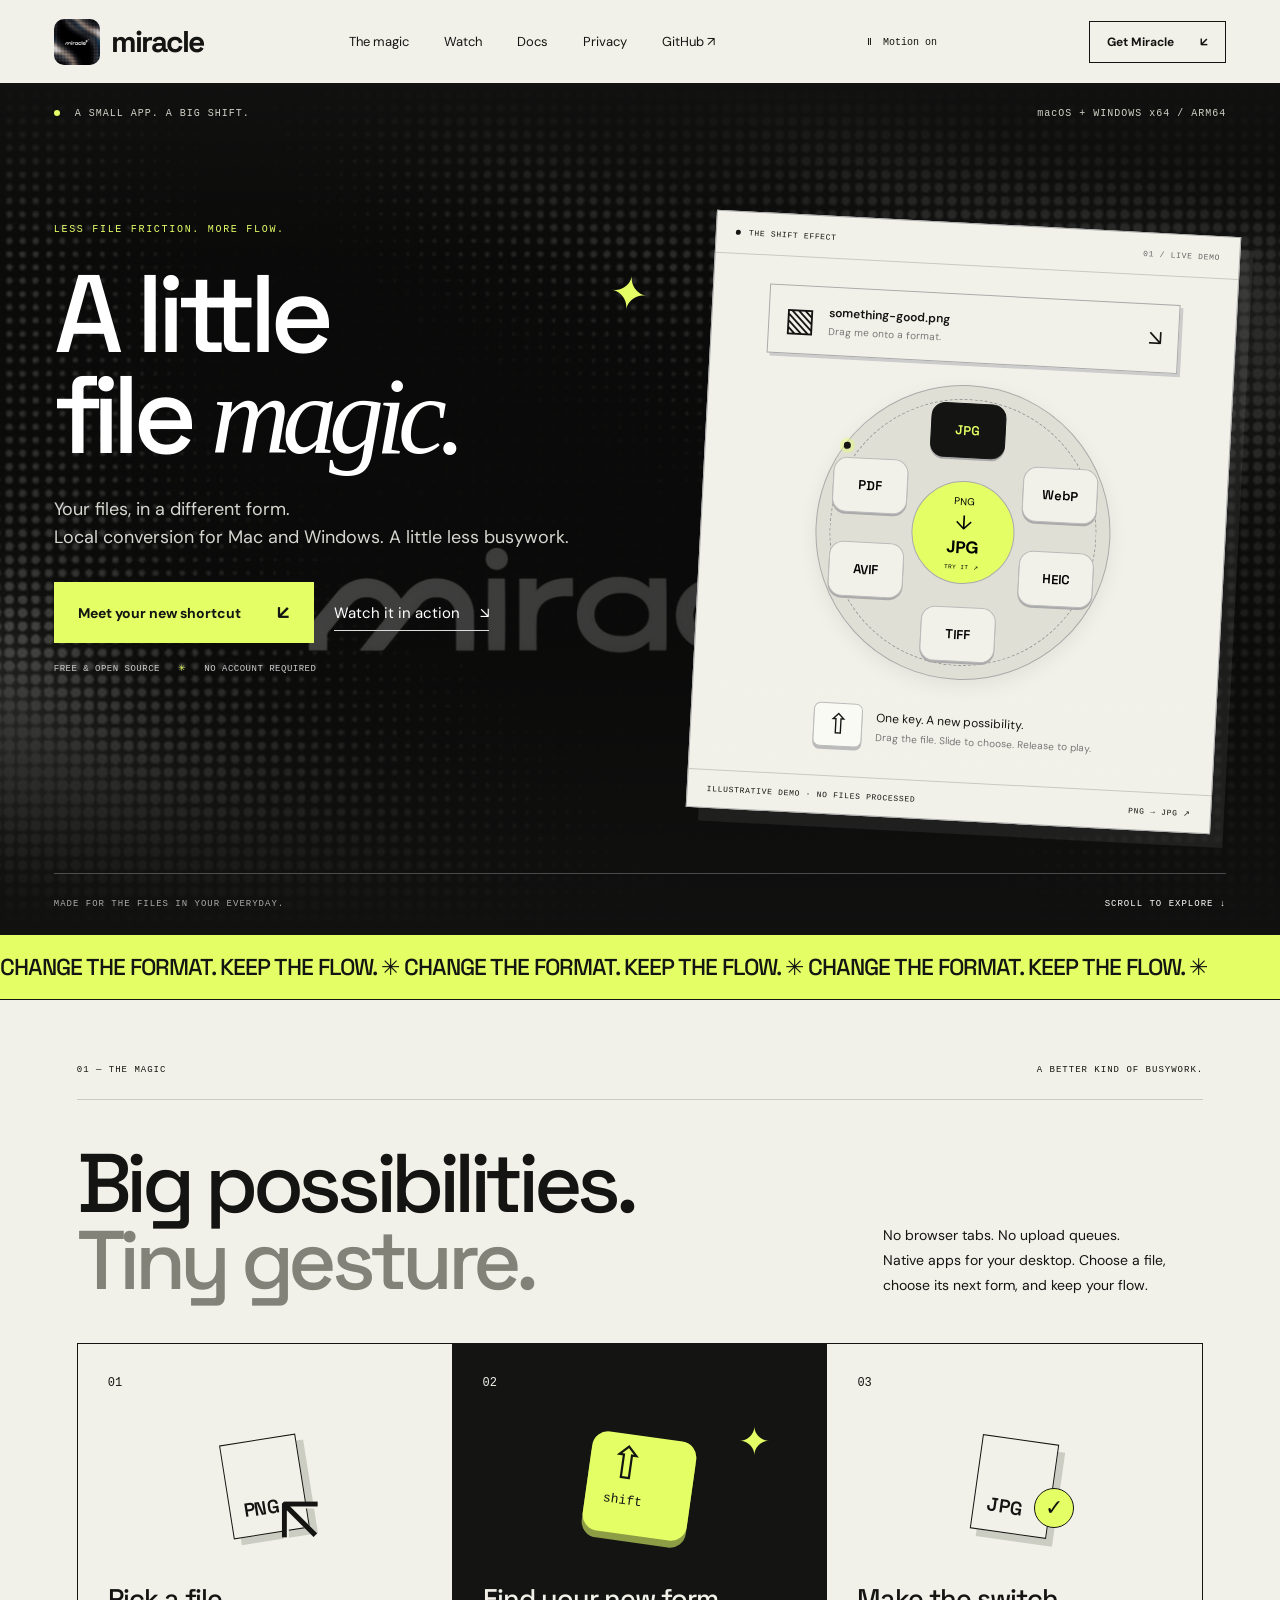
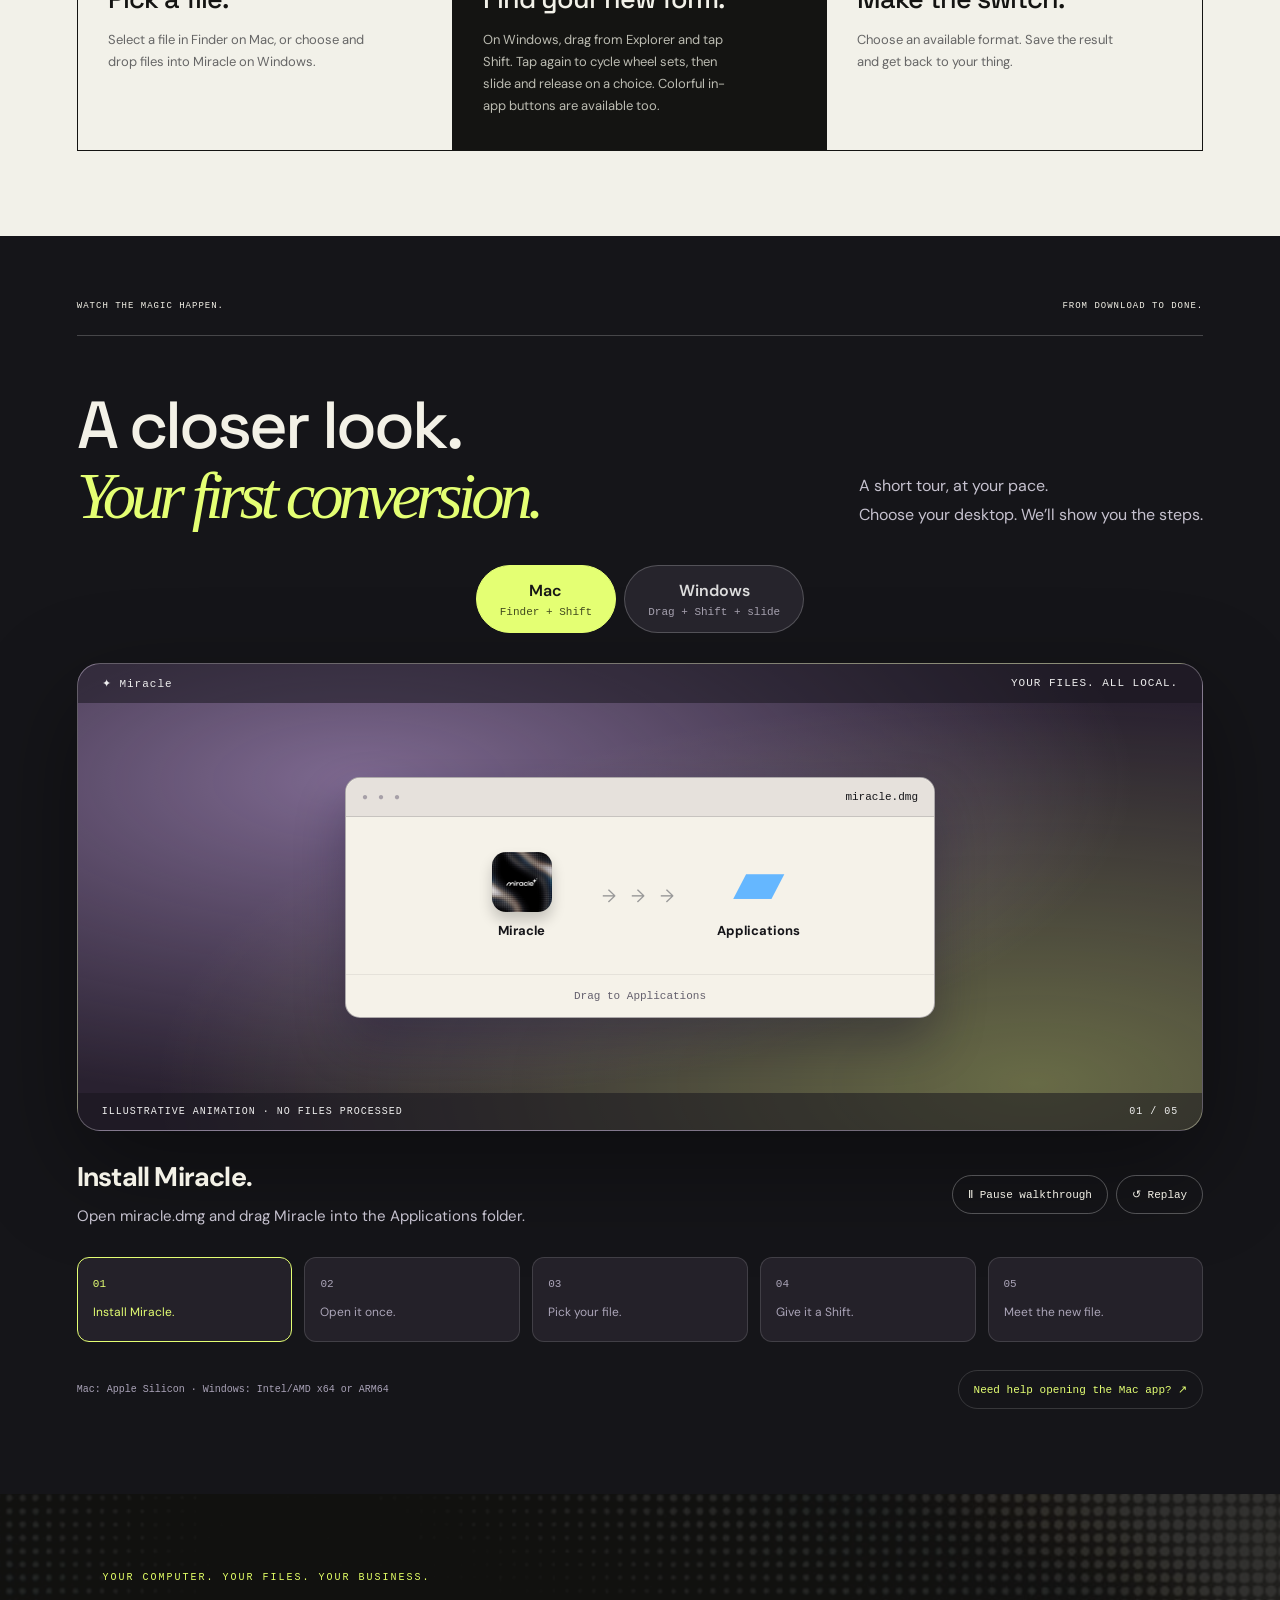
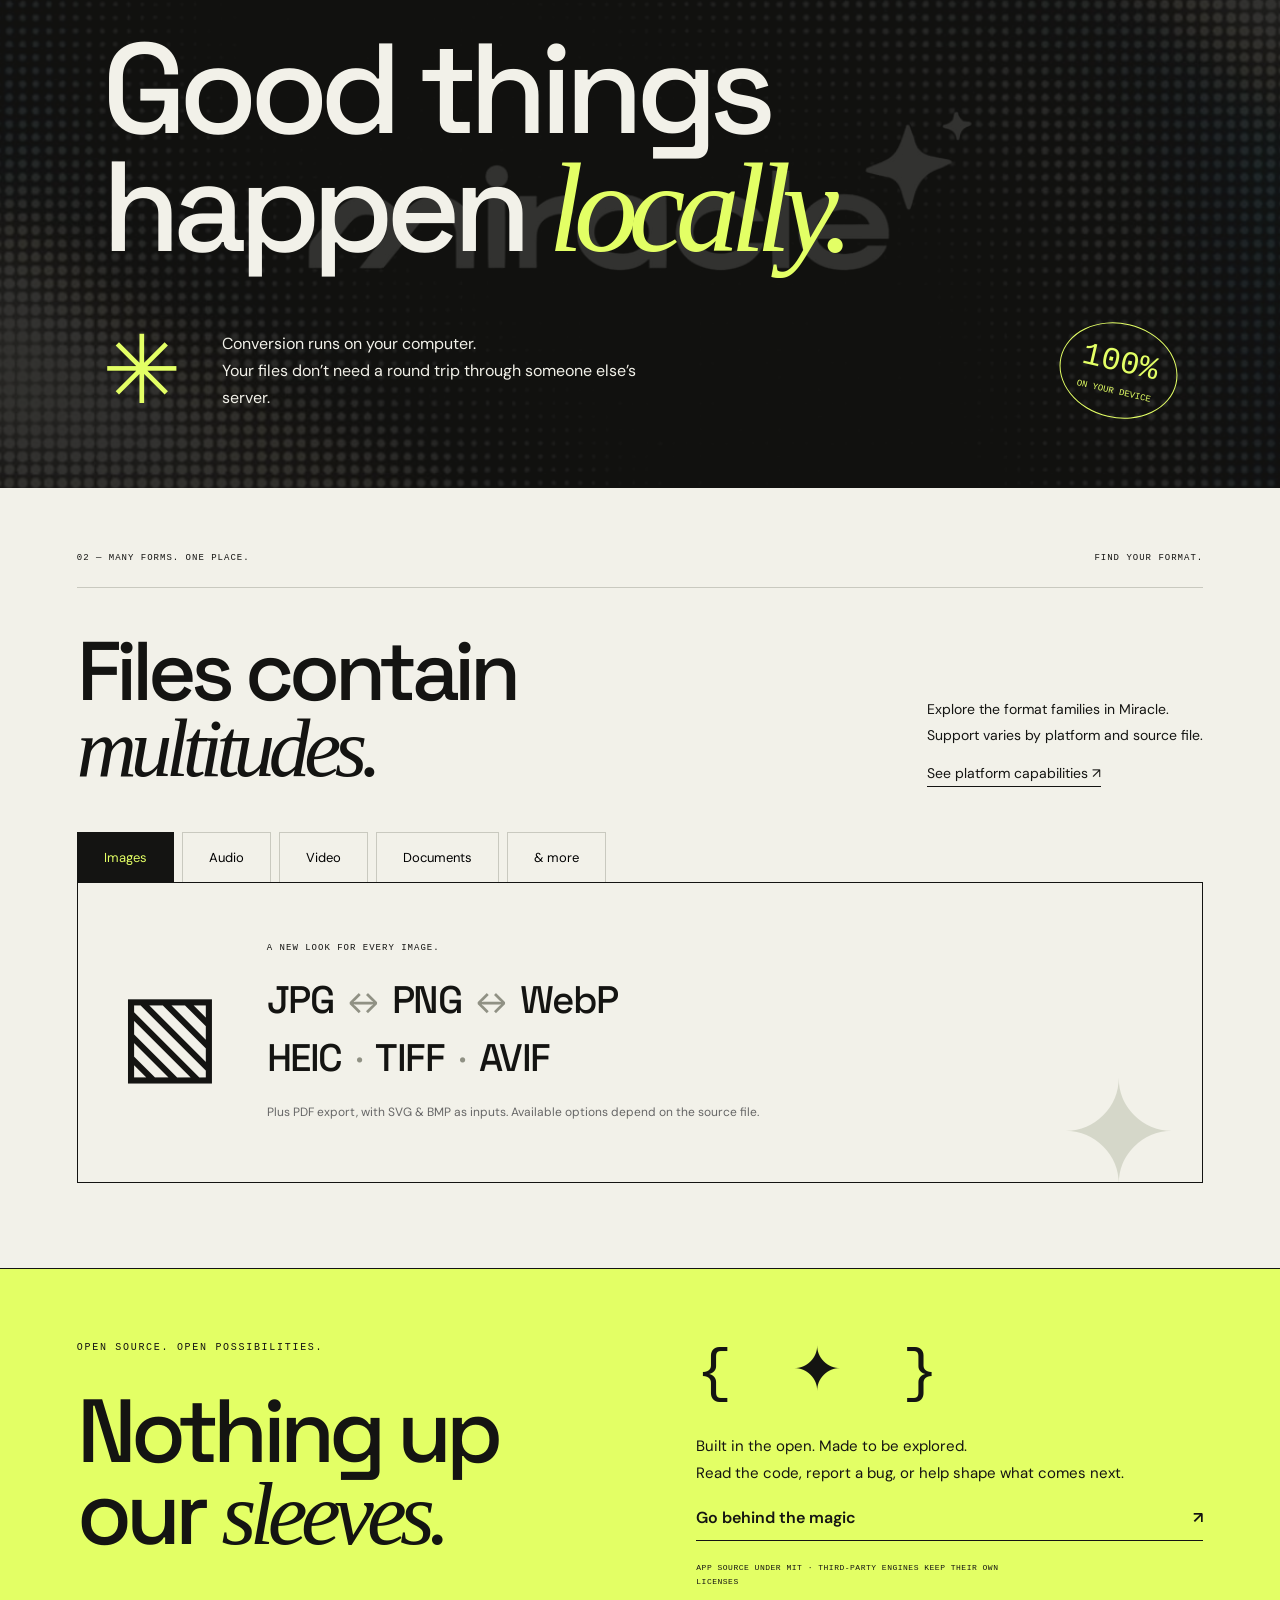
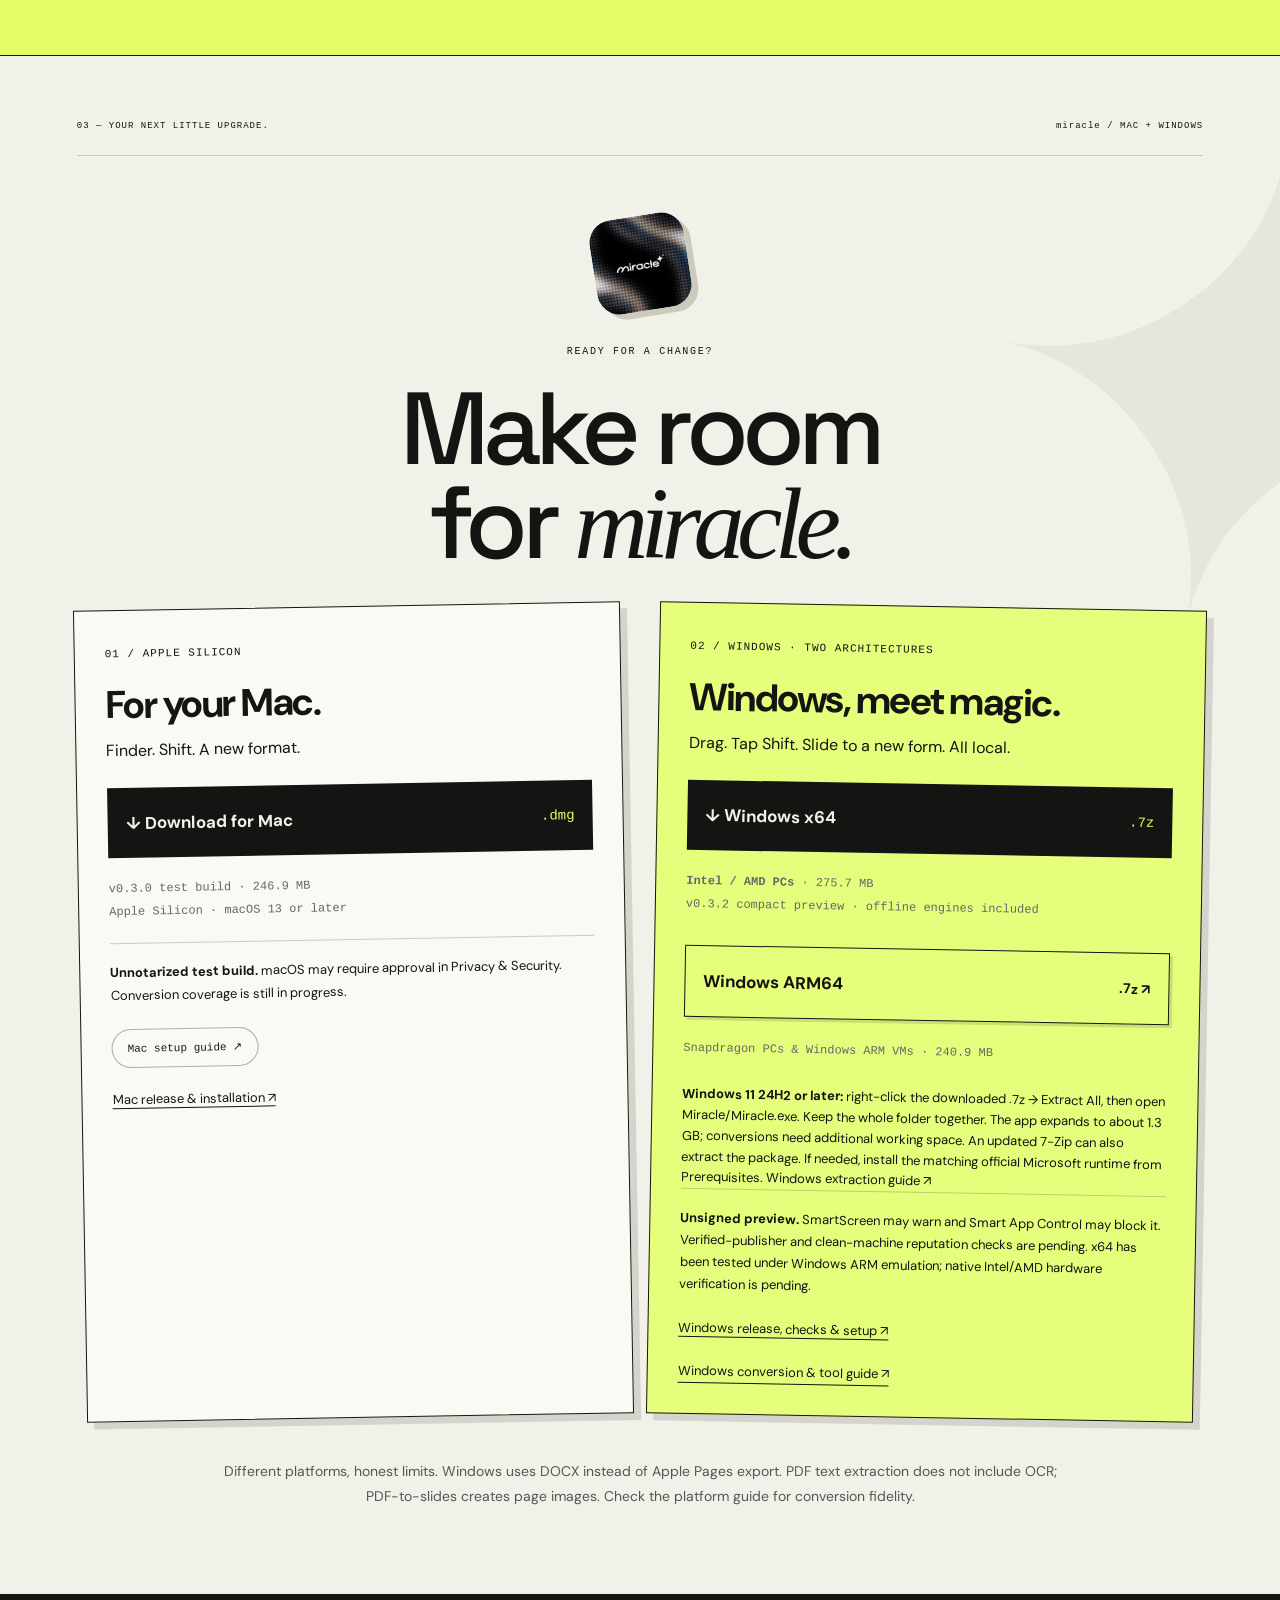
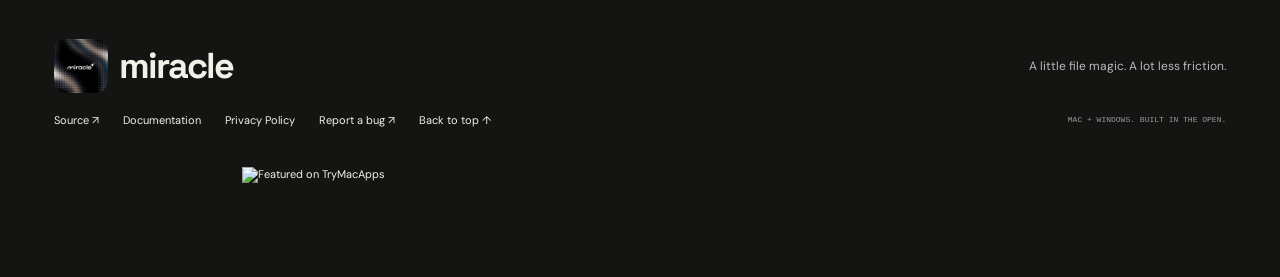
==== commit 8406374d: "Add TryMacApps badge to site footer" ====
--- a/website/index.html
+++ b/website/index.html
@@ -41,7 +41,7 @@
 <article class="platform-card windows-card" aria-labelledby="windows-title"><span class="platform-tag">02 / WINDOWS · TWO ARCHITECTURES</span><h3 id="windows-title">Windows, meet magic.</h3><p>Drag. Tap Shift. Slide to a new form. All local.</p><a class="button black" id="windows-download" href="https://github.com/ishuu9837/Miracle/releases/download/windows-v0.3.2-preview/Miracle-Windows-x64-v0.3.2-compact.7z">↓ Windows x64 <span>.7z</span></a><p class="download-meta"><strong>Intel / AMD PCs</strong> · 275.7 MB<br>v0.3.2 compact preview · offline engines included</p><a class="button windows-arm-button" id="windows-arm-download" href="https://github.com/ishuu9837/Miracle/releases/download/windows-v0.3.2-preview/Miracle-Windows-ARM64-v0.3.2-compact.7z">Windows ARM64 <span>.7z ↗</span></a><p class="download-meta">Snapdragon PCs &amp; Windows ARM VMs · 240.9 MB</p><p class="install-hint"><b>Windows 11 24H2 or later:</b> right-click the downloaded .7z → Extract All, then open Miracle/Miracle.exe. Keep the whole folder together. The app expands to about 1.3 GB; conversions need additional working space. An updated 7-Zip can also extract the package. If needed, install the matching official Microsoft runtime from Prerequisites. <a href="https://support.microsoft.com/windows/experience/storage-filemanagement/zip-and-unzip-files" target="_blank" rel="noopener">Windows extraction guide ↗</a></p><div class="platform-warning"><strong>Unsigned preview.</strong> SmartScreen may warn and Smart App Control may block it. Verified-publisher and clean-machine reputation checks are pending. x64 has been tested under Windows ARM emulation; native Intel/AMD hardware verification is pending.</div><a class="release-link" href="https://github.com/ishuu9837/Miracle/releases/tag/windows-v0.3.2-preview" target="_blank" rel="noopener">Windows release, checks &amp; setup ↗</a><a class="feature-link" href="https://github.com/ishuu9837/Miracle/blob/main/Windows/FEATURES.md" target="_blank" rel="noopener">Windows conversion &amp; tool guide ↗</a></article>
 </div><p class="platform-scope">Different platforms, honest limits. Windows uses DOCX instead of Apple Pages export. PDF text extraction does not include OCR; PDF-to-slides creates page images. Check the platform guide for conversion fidelity.</p></div></section>
 </main>
-<footer><a class="wordmark" href="#" aria-label="Miracle home"><img src="assets/app-icon.png" alt="" width="46" height="46"><span class="brand-name">miracle</span></a><p>A little file magic. A lot less friction.</p><div><a href="https://github.com/ishuu9837/Miracle">Source ↗</a><a href="documentation.html">Documentation</a><a href="privacy.html">Privacy Policy</a><a href="https://github.com/ishuu9837/Miracle/issues">Report a bug ↗</a><a href="#">Back to top ↑</a></div><small>MAC + WINDOWS. BUILT IN THE OPEN.</small></footer>
+<footer><a class="wordmark" href="#" aria-label="Miracle home"><img src="assets/app-icon.png" alt="" width="46" height="46"><span class="brand-name">miracle</span></a><p>A little file magic. A lot less friction.</p><div><a href="https://github.com/ishuu9837/Miracle">Source ↗</a><a href="documentation.html">Documentation</a><a href="privacy.html">Privacy Policy</a><a href="https://github.com/ishuu9837/Miracle/issues">Report a bug ↗</a><a href="#">Back to top ↑</a></div><small>MAC + WINDOWS. BUILT IN THE OPEN.</small><div style="display:flex;justify-content:center;padding:20px 12px"><a href="https://www.trymacapps.com" target="_blank" rel="noopener" aria-label="TryMacApps directory"><img src="https://www.trymacapps.com/badge.png" alt="Featured on TryMacApps" width="200" height="67" style="display:block;max-width:100%;height:auto;margin:0 auto"></a></div></footer>
 
 <dialog id="mac-setup" aria-labelledby="mac-setup-title" aria-describedby="mac-setup-summary">
 <button type="button" class="setup-close" data-close-setup aria-label="Close Mac setup guide" autofocus>×</button><div class="setup-brand"><img src="assets/app-icon.png" width="46" height="46" alt=""><span>MIRACLE FOR MAC · DMG</span></div>
